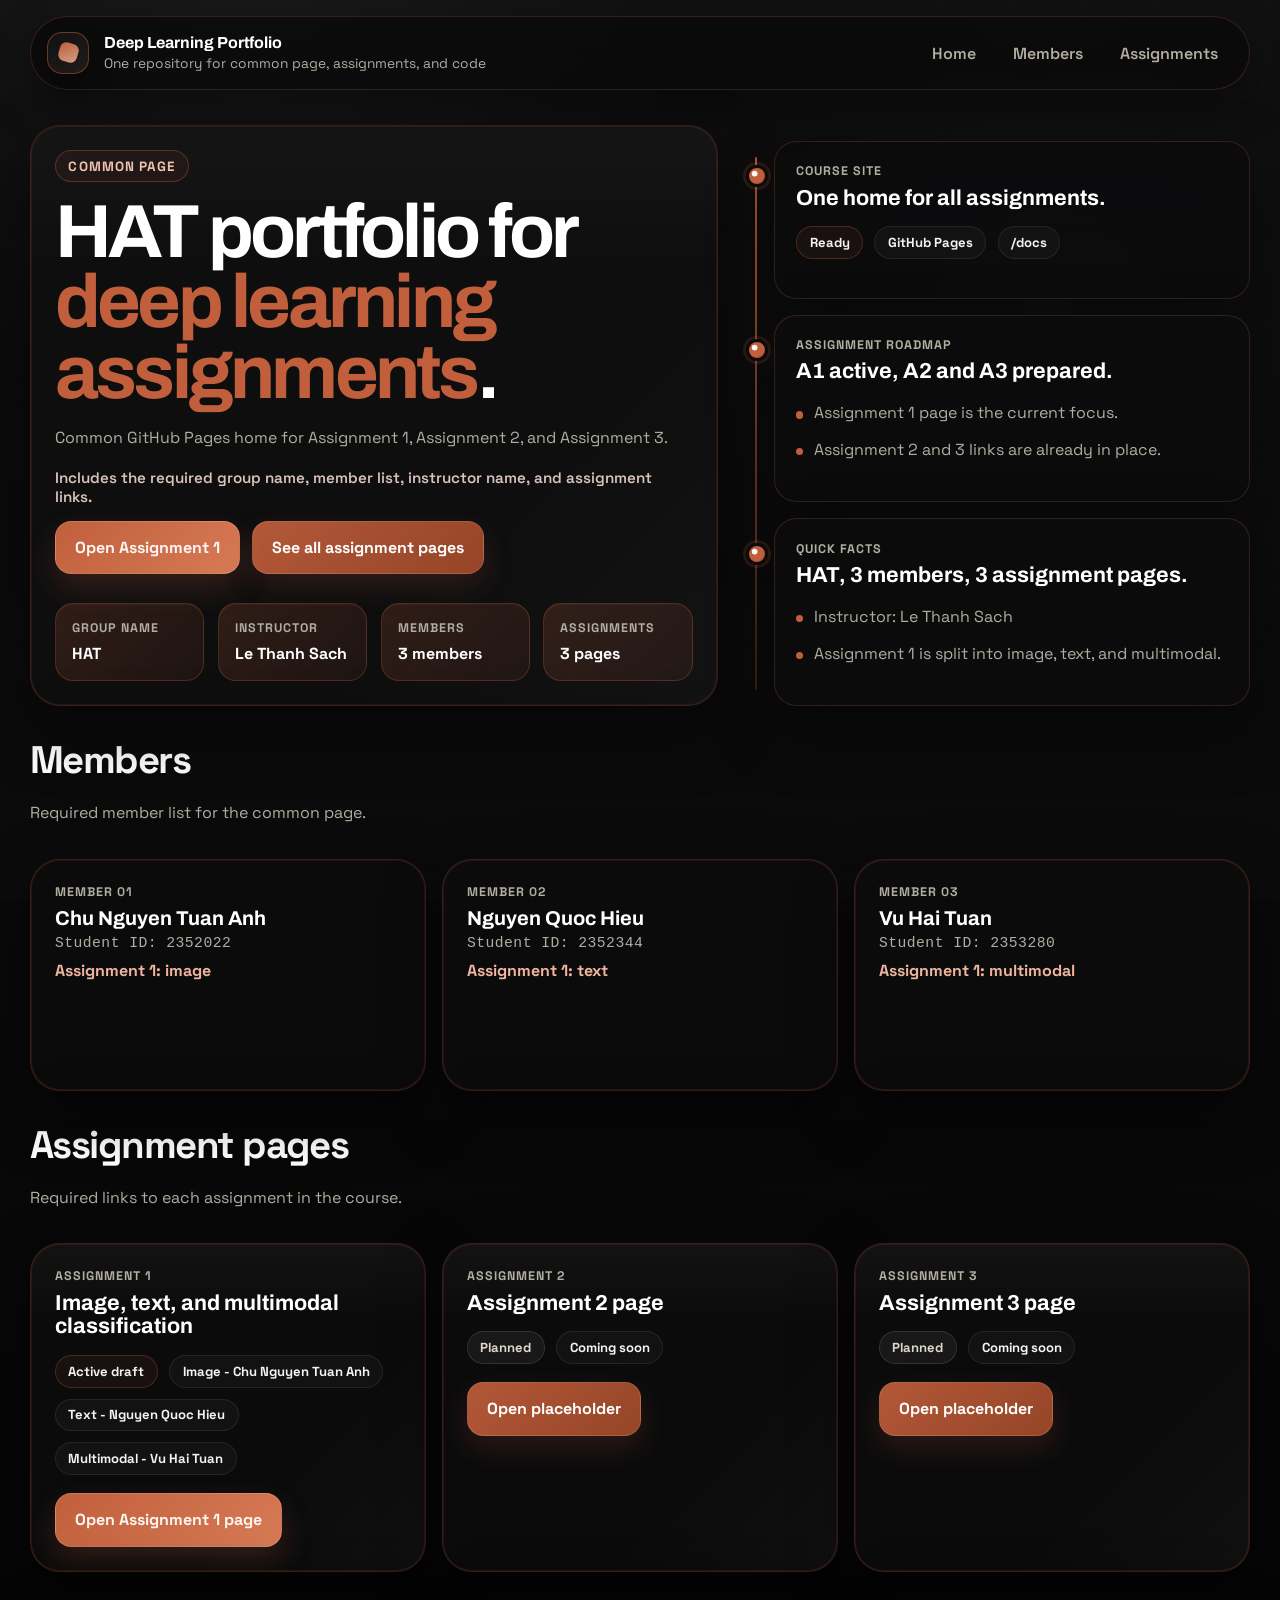
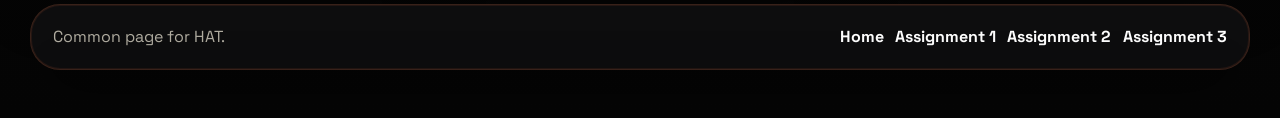
==== docs/index.html @ 2b0c9694 "Refine docs UI and fix page navigation" ====
<!doctype html>
<html lang="en">
  <head>
    <meta charset="utf-8">
    <meta name="viewport" content="width=device-width, initial-scale=1">
    <title>Deep Learning Portfolio | Common Page</title>
    <meta
      name="description"
      content="Common GitHub Pages home for Deep Learning and Its Applications assignments, reports, demos, and code."
    >
    <link rel="stylesheet" href="./assets/styles.css">
  </head>
  <body>
    <a class="skip-link" href="#main-content">Skip to content</a>

    <header class="topbar">
      <div class="shell topbar-inner">
        <a class="brand" href="./index.html" aria-label="Go to common page home">
          <span class="brand-mark" aria-hidden="true"></span>
          <span class="brand-copy">
            <p class="brand-label">Deep Learning Portfolio</p>
            <p class="brand-note">One repository for common page, assignments, and code</p>
          </span>
        </a>

        <nav class="topnav" aria-label="Primary">
          <a href="./index.html">Home</a>
          <a href="#members">Members</a>
          <a href="#assignments">Assignments</a>
        </nav>
      </div>
    </header>

    <main id="main-content">
      <section class="shell hero section">
        <article class="panel hero-card">
          <p class="eyebrow">Common Page</p>
          <h1>
            HAT portfolio for <span>deep learning assignments</span>.
          </h1>
          <p class="hero-subtitle">
            Common GitHub Pages home for Assignment 1, Assignment 2, and Assignment 3.
          </p>
          <p class="note-line">
            Includes the required group name, member list, instructor name, and assignment links.
          </p>

          <div class="button-row">
            <a class="button button-primary" href="./assignment-1/index.html">Open Assignment 1</a>
            <a class="button button-secondary" href="#assignments">See all assignment pages</a>
          </div>

          <div class="hero-meta">
            <div class="meta-item">
              <p class="meta-label">Group name</p>
              <p class="meta-value">HAT</p>
            </div>
            <div class="meta-item">
              <p class="meta-label">Instructor</p>
              <p class="meta-value">Le Thanh Sach</p>
            </div>
            <div class="meta-item">
              <p class="meta-label">Members</p>
              <p class="meta-value">3 members</p>
            </div>
            <div class="meta-item">
              <p class="meta-label">Assignments</p>
              <p class="meta-value">3 pages</p>
            </div>
          </div>
        </article>

        <aside class="hero-stage">
          <div class="stage-grid">
            <article class="stage-card stage-card-main">
              <p class="card-kicker">Course site</p>
              <h2 class="card-title">One home for all assignments.</h2>
              <div class="stack-list">
                <span class="status-pill">Ready</span>
                <span class="chip">GitHub Pages</span>
                <span class="chip">/docs</span>
              </div>
            </article>

            <article class="stage-card stage-card-secondary">
              <p class="card-kicker">Assignment roadmap</p>
              <h3 class="card-title">A1 active, A2 and A3 prepared.</h3>
              <ul class="mini-list">
                <li>Assignment 1 page is the current focus.</li>
                <li>Assignment 2 and 3 links are already in place.</li>
              </ul>
            </article>

            <article class="stage-card stage-card-tertiary">
              <p class="card-kicker">Quick facts</p>
              <h3 class="card-title">HAT, 3 members, 3 assignment pages.</h3>
              <ul class="mini-list">
                <li>Instructor: Le Thanh Sach</li>
                <li>Assignment 1 is split into image, text, and multimodal.</li>
              </ul>
            </article>
          </div>
        </aside>
      </section>

      <section id="members" class="shell section">
        <div class="section-head">
          <div>
            <h2 class="section-title">Members</h2>
            <p class="section-copy">Required member list for the common page.</p>
          </div>
        </div>

        <div class="member-grid">
          <article
            class="panel member-card"
            aria-label="Member card for Chu Nguyen Tuan Anh"
          >
            <p class="card-kicker">Member 01</p>
            <h3 class="member-name">Chu Nguyen Tuan Anh</h3>
            <p class="member-id">Student ID: 2352022</p>
            <p class="member-role">Assignment 1: image</p>
            <div class="member-hover-card">
              <p class="member-hover-label">GitHub profile</p>
              <p class="member-hover-handle">github.com/tanh1c</p>
              <a
                class="member-hover-link"
                href="https://github.com/tanh1c"
                target="_blank"
                rel="noreferrer"
              >
                Open GitHub profile
              </a>
            </div>
          </article>

          <article
            class="panel member-card"
            aria-label="Member card for Nguyen Quoc Hieu"
          >
            <p class="card-kicker">Member 02</p>
            <h3 class="member-name">Nguyen Quoc Hieu</h3>
            <p class="member-id">Student ID: 2352344</p>
            <p class="member-role">Assignment 1: text</p>
            <div class="member-hover-card">
              <p class="member-hover-label">GitHub profile</p>
              <p class="member-hover-handle">github.com/HatakekkSheeshh</p>
              <a
                class="member-hover-link"
                href="https://github.com/HatakekkSheeshh"
                target="_blank"
                rel="noreferrer"
              >
                Open GitHub profile
              </a>
            </div>
          </article>

          <article
            class="panel member-card"
            aria-label="Member card for Vu Hai Tuan"
          >
            <p class="card-kicker">Member 03</p>
            <h3 class="member-name">Vu Hai Tuan</h3>
            <p class="member-id">Student ID: 2353280</p>
            <p class="member-role">Assignment 1: multimodal</p>
            <div class="member-hover-card">
              <p class="member-hover-label">GitHub profile</p>
              <p class="member-hover-handle">github.com/Tuancoolboy</p>
              <a
                class="member-hover-link"
                href="https://github.com/Tuancoolboy"
                target="_blank"
                rel="noreferrer"
              >
                Open GitHub profile
              </a>
            </div>
          </article>
        </div>
      </section>

      <section id="assignments" class="shell section">
        <div class="section-head">
          <div>
            <h2 class="section-title">Assignment pages</h2>
            <p class="section-copy">Required links to each assignment in the course.</p>
          </div>
        </div>

        <div class="assignment-grid">
          <article class="panel assignment-card active">
            <p class="card-kicker">Assignment 1</p>
            <h3 class="card-title">Image, text, and multimodal classification</h3>
            <div class="assignment-meta">
              <span class="status-pill">Active draft</span>
              <span class="chip">Image - Chu Nguyen Tuan Anh</span>
              <span class="chip">Text - Nguyen Quoc Hieu</span>
              <span class="chip">Multimodal - Vu Hai Tuan</span>
            </div>
            <div class="assignment-links">
              <a class="button button-primary" href="./assignment-1/index.html">Open Assignment 1 page</a>
            </div>
          </article>

          <article class="panel assignment-card planned">
            <p class="card-kicker">Assignment 2</p>
            <h3 class="card-title">Assignment 2 page</h3>
            <div class="assignment-meta">
              <span class="status-pill planned">Planned</span>
              <span class="chip">Coming soon</span>
            </div>
            <div class="assignment-links">
              <a class="button button-secondary" href="./assignment-2/index.html">Open placeholder</a>
            </div>
          </article>

          <article class="panel assignment-card planned">
            <p class="card-kicker">Assignment 3</p>
            <h3 class="card-title">Assignment 3 page</h3>
            <div class="assignment-meta">
              <span class="status-pill planned">Planned</span>
              <span class="chip">Coming soon</span>
            </div>
            <div class="assignment-links">
              <a class="button button-secondary" href="./assignment-3/index.html">Open placeholder</a>
            </div>
          </article>
        </div>
      </section>

    </main>

    <footer class="shell footer">
      <div class="panel footer-card">
        <p>
          Common page for HAT.
        </p>
        <div class="footer-links">
          <a href="./index.html">Home</a>
          <a href="./assignment-1/index.html">Assignment 1</a>
          <a href="./assignment-2/index.html">Assignment 2</a>
          <a href="./assignment-3/index.html">Assignment 3</a>
        </div>
      </div>
    </footer>
  </body>
</html>
---- docs/assets/styles.css ----
@import url("https://fonts.googleapis.com/css2?family=Archivo:wght@500;600;700&family=Space+Grotesk:wght@400;500;700&display=swap");

:root {
  --bg: #080808;
  --bg-strong: #111111;
  --panel: rgba(15, 15, 16, 0.9);
  --panel-strong: rgba(12, 12, 13, 0.94);
  --panel-accent: linear-gradient(180deg, rgba(255, 255, 255, 0.02), rgba(255, 255, 255, 0));
  --text: #f4f3ee;
  --text-strong: #ffffff;
  --muted: #b1ada1;
  --line: rgba(193, 95, 60, 0.24);
  --line-strong: rgba(193, 95, 60, 0.48);
  --primary: #c15f3c;
  --primary-deep: #9f492a;
  --secondary: #b1ada1;
  --accent: #c15f3c;
  --accent-soft: rgba(193, 95, 60, 0.12);
  --success: #f4f3ee;
  --shadow-soft: 0 18px 44px rgba(0, 0, 0, 0.34);
  --shadow-box: 0 24px 64px rgba(0, 0, 0, 0.42);
  --shadow-box-hover: 0 30px 78px rgba(0, 0, 0, 0.5);
  --stage-padding-left: 2rem;
  --stage-dot-size: 1rem;
  --stage-chain-x: 0.88rem;
  --radius-xl: 30px;
  --radius-lg: 24px;
  --radius-md: 18px;
  --radius-sm: 14px;
  --max-width: 1220px;
}

* {
  box-sizing: border-box;
}

html {
  scroll-behavior: smooth;
}

body {
  margin: 0;
  font-family: "Space Grotesk", Arial, sans-serif;
  color: var(--text);
  background:
    radial-gradient(circle at 20% 0%, rgba(255, 255, 255, 0.035), transparent 22%),
    radial-gradient(circle at 82% 18%, rgba(255, 255, 255, 0.02), transparent 24%),
    linear-gradient(180deg, #0d0d0e 0%, #090909 48%, #050505 100%);
  min-height: 100vh;
  padding-top: 6rem;
}

body::before {
  content: "";
  position: fixed;
  inset: 0;
  background-image:
    linear-gradient(rgba(244, 243, 238, 0.025) 1px, transparent 1px),
    linear-gradient(90deg, rgba(244, 243, 238, 0.025) 1px, transparent 1px);
  background-size: 72px 72px;
  mask-image: linear-gradient(180deg, rgba(0, 0, 0, 0.3), transparent 88%);
  pointer-events: none;
  z-index: -2;
}

body::after {
  content: "";
  position: fixed;
  inset: 0;
  background: linear-gradient(180deg, rgba(255, 255, 255, 0.015), transparent 30%, rgba(255, 255, 255, 0.01));
  pointer-events: none;
  z-index: -1;
}

a {
  color: inherit;
  text-decoration: none;
}

button,
a {
  cursor: pointer;
}

img {
  max-width: 100%;
  display: block;
}

.skip-link {
  position: absolute;
  left: 1rem;
  top: -4rem;
  padding: 0.75rem 1rem;
  background: rgba(12, 10, 9, 0.96);
  border: 1px solid var(--line-strong);
  border-radius: 999px;
  z-index: 100;
}

.skip-link:focus {
  top: 1rem;
}

.shell {
  width: min(calc(100% - 2rem), var(--max-width));
  margin: 0 auto;
}

.topbar {
  position: fixed;
  inset: 1rem 0 auto;
  z-index: 50;
}

.topbar-inner {
  display: flex;
  align-items: center;
  justify-content: space-between;
  gap: 1rem;
  padding: 0.9rem 1rem;
  border: 1px solid var(--line);
  border-radius: 999px;
  background: rgba(10, 10, 10, 0.82);
  backdrop-filter: blur(18px);
  box-shadow: var(--shadow-soft);
  animation: slide-down 0.72s cubic-bezier(0.22, 1, 0.36, 1) both;
}

.brand {
  display: flex;
  align-items: center;
  gap: 0.9rem;
  min-width: 0;
}

.brand-mark {
  width: 2.65rem;
  height: 2.65rem;
  border-radius: 0.95rem;
  border: 1px solid var(--line-strong);
  background: linear-gradient(145deg, rgba(18, 18, 19, 0.98), rgba(32, 28, 26, 0.98));
  display: grid;
  place-items: center;
  box-shadow: 0 14px 28px rgba(0, 0, 0, 0.3);
}

.brand-mark::before {
  content: "";
  width: 1.2rem;
  height: 1.2rem;
  border-radius: 0.4rem;
  background: linear-gradient(145deg, rgba(193, 95, 60, 0.96), rgba(232, 176, 150, 0.9));
  transform: rotate(16deg);
}

.brand-copy {
  min-width: 0;
}

.brand-label {
  margin: 0;
  font-family: "Archivo", Arial, sans-serif;
  font-size: 1rem;
  font-weight: 700;
  color: var(--text-strong);
}

.brand-note {
  margin: 0.15rem 0 0;
  font-size: 0.86rem;
  color: var(--muted);
}

.topnav {
  display: flex;
  flex-wrap: wrap;
  gap: 0.4rem;
  justify-content: flex-end;
}

.topnav a {
  padding: 0.7rem 0.95rem;
  border-radius: 999px;
  color: var(--muted);
  font-weight: 600;
  transition: background-color 0.24s ease, color 0.24s ease, transform 0.24s ease;
}

.topnav a:hover,
.topnav a:focus-visible {
  color: var(--text-strong);
  background: rgba(193, 95, 60, 0.08);
  transform: translateY(-1px);
}

.section {
  margin-top: 1.8rem;
}

.hero {
  display: grid;
  grid-template-columns: minmax(0, 1.15fr) minmax(320px, 0.85fr);
  gap: 1.5rem;
  align-items: stretch;
}

.hero-single {
  grid-template-columns: 1fr;
}

.panel {
  position: relative;
  background: var(--panel);
  border: 1px solid var(--line);
  border-radius: var(--radius-xl);
  box-shadow: var(--shadow-box), inset 0 0 0 1px rgba(193, 95, 60, 0.12);
  overflow: hidden;
  transition: transform 0.28s ease, box-shadow 0.32s ease, border-color 0.28s ease;
}

.panel::after {
  content: "";
  position: absolute;
  inset: auto 1.5rem -1.25rem 1.5rem;
  height: 1.25rem;
  background: rgba(0, 0, 0, 0.26);
  filter: blur(20px);
  opacity: 0.9;
  pointer-events: none;
}

.panel:hover {
  transform: translate(-3px, -3px);
  box-shadow: var(--shadow-box-hover), inset 0 0 0 1px rgba(193, 95, 60, 0.2);
  border-color: var(--line-strong);
}

.hero-card,
.info-card,
.member-card,
.assignment-card,
.page-card,
.placeholder-card,
.publish-card,
.page-callout {
  padding: 1.5rem;
}

.hero-card {
  animation: fade-up 0.82s cubic-bezier(0.22, 1, 0.36, 1) 0.08s both;
}

.hero-stage {
  animation: fade-up 0.9s cubic-bezier(0.22, 1, 0.36, 1) 0.16s both;
}

.hero-card::before,
.info-card::before,
.assignment-card::before,
.page-card::before,
.placeholder-card::before {
  content: "";
  position: absolute;
  inset: 0;
  background:
    linear-gradient(180deg, rgba(255, 255, 255, 0.03), transparent 24%),
    linear-gradient(315deg, rgba(244, 243, 238, 0.025), transparent 34%);
  pointer-events: none;
}

.eyebrow {
  margin: 0 0 0.9rem;
  display: inline-flex;
  align-items: center;
  gap: 0.5rem;
  padding: 0.42rem 0.78rem;
  border-radius: 999px;
  border: 1px solid rgba(193, 95, 60, 0.34);
  background: rgba(193, 95, 60, 0.08);
  color: #f2c1ad;
  font-size: 0.84rem;
  font-weight: 700;
  text-transform: uppercase;
  letter-spacing: 0.08em;
}

.hero h1,
.page-hero h1 {
  margin: 0;
  font-family: "Archivo", Arial, sans-serif;
  font-size: clamp(2.3rem, 6vw, 4.7rem);
  line-height: 0.94;
  color: var(--text-strong);
  letter-spacing: -0.05em;
}

.hero h1 span,
.page-hero h1 span {
  color: var(--primary);
}

.hero-subtitle,
.page-subtitle,
.section-copy,
.card-copy,
.member-note,
.publish-copy {
  line-height: 1.68;
  color: var(--muted);
}

.note-line {
  margin-top: 1rem;
  color: #d9c4bb;
  font-size: 0.95rem;
  font-weight: 600;
}

.button-row,
.assignment-links,
.footer-links,
.stack-list,
.member-pill-list,
.assignment-meta {
  display: flex;
  flex-wrap: wrap;
  gap: 0.7rem;
}

.assignment-meta {
  margin-top: 1rem;
}

.assignment-links {
  margin-top: 1.15rem;
}

.stage-card .stack-list {
  margin-top: 1rem;
}

.button {
  display: inline-flex;
  align-items: center;
  justify-content: center;
  gap: 0.55rem;
  min-height: 3.15rem;
  padding: 0.95rem 1.2rem;
  border-radius: 1rem;
  font-weight: 700;
  transition: box-shadow 0.2s ease, background-color 0.2s ease, border-color 0.2s ease;
}

.button:hover,
.button:focus-visible {
  transform: none;
}

.button-primary {
  background: linear-gradient(135deg, var(--primary), #d67a55);
  border: 1px solid rgba(255, 235, 227, 0.14);
  color: #fff6f2;
  box-shadow: 0 14px 30px rgba(193, 95, 60, 0.22);
}

.button-secondary {
  background: linear-gradient(135deg, rgba(193, 95, 60, 0.92), rgba(159, 73, 42, 0.94));
  border: 1px solid rgba(255, 235, 227, 0.12);
  color: var(--text-strong);
  box-shadow: 0 12px 28px rgba(193, 95, 60, 0.18);
}

.button-primary:hover,
.button-primary:focus-visible,
.button-secondary:hover,
.button-secondary:focus-visible {
  border-color: rgba(255, 240, 233, 0.2);
  background: linear-gradient(135deg, #d06c46, #e0855f);
}

.hero-meta {
  margin-top: 1.8rem;
  display: grid;
  grid-template-columns: repeat(4, minmax(0, 1fr));
  gap: 0.85rem;
}

.meta-item {
  padding: 1rem;
  background: linear-gradient(135deg, rgba(193, 95, 60, 0.2), rgba(193, 95, 60, 0.09));
  border: 1px solid rgba(193, 95, 60, 0.28);
  border-radius: var(--radius-md);
  box-shadow: inset 0 1px 0 rgba(255, 255, 255, 0.03);
  transition: transform 0.24s ease, border-color 0.24s ease, background-color 0.24s ease;
}

.meta-label,
.card-kicker,
.publish-step {
  margin: 0;
  font-size: 0.78rem;
  font-weight: 700;
  text-transform: uppercase;
  letter-spacing: 0.08em;
  color: var(--muted);
}

.meta-value,
.card-title,
.member-name,
.publish-title,
.stage-card h2,
.stage-card h3 {
  color: var(--text-strong);
}

.meta-value {
  margin: 0.45rem 0 0;
  font-size: 1rem;
  font-weight: 700;
}

.hero-stage {
  position: relative;
  padding: 1rem 0 0;
}

.stage-grid {
  position: relative;
  display: grid;
  gap: 1rem;
  height: 100%;
  padding-left: var(--stage-padding-left);
}

.stage-grid::before {
  content: "";
  position: absolute;
  left: var(--stage-chain-x);
  top: 1rem;
  bottom: 1rem;
  width: 2px;
  background: linear-gradient(180deg, rgba(193, 95, 60, 0.88), rgba(193, 95, 60, 0.24));
  border-radius: 999px;
  transform-origin: top center;
  transform: translateX(-50%);
  animation: reveal-line 1s cubic-bezier(0.22, 1, 0.36, 1) 0.3s both;
}

.stage-card {
  position: relative;
  padding: 1.35rem;
  border-radius: 1.4rem;
  border: 1px solid var(--line);
  background: var(--panel-strong);
  box-shadow: var(--shadow-box);
  animation: fade-up 0.75s cubic-bezier(0.22, 1, 0.36, 1) both;
  transition: transform 0.28s ease, box-shadow 0.32s ease, border-color 0.28s ease, background-color 0.28s ease;
}

.stage-card::before {
  content: "";
  position: absolute;
  left: calc(var(--stage-chain-x) - var(--stage-padding-left));
  top: 1.45rem;
  width: var(--stage-dot-size);
  height: var(--stage-dot-size);
  border-radius: 999px;
  background: radial-gradient(circle at 35% 35%, #ffffff 0, #f4f3ee 18%, #c15f3c 22%, #c15f3c 62%, #7c3e27 100%);
  border: 3px solid rgba(10, 10, 10, 0.98);
  box-shadow: 0 0 0 3px rgba(193, 95, 60, 0.16);
  transform: translateX(-50%);
  animation: pop-in 0.56s cubic-bezier(0.34, 1.56, 0.64, 1) both;
}

.stage-card-main,
.stage-card-secondary,
.stage-card-tertiary {
  transform: none;
}

.stage-card-main {
  animation-delay: 0.22s;
}

.stage-card-main::before {
  animation-delay: 0.3s;
}

.stage-card-secondary {
  animation-delay: 0.34s;
}

.stage-card-secondary::before {
  animation-delay: 0.42s;
}

.stage-card-tertiary {
  animation-delay: 0.46s;
}

.stage-card-tertiary::before {
  animation-delay: 0.54s;
}

.status-pill,
.chip {
  display: inline-flex;
  align-items: center;
  gap: 0.45rem;
  padding: 0.42rem 0.78rem;
  border-radius: 999px;
  font-size: 0.82rem;
  font-weight: 700;
}

.status-pill {
  border: 1px solid rgba(193, 95, 60, 0.3);
  background: rgba(193, 95, 60, 0.08);
  color: var(--success);
}

.status-pill.planned {
  border: 1px solid rgba(177, 173, 161, 0.18);
  background: rgba(177, 173, 161, 0.08);
  color: #ded8ca;
}

.chip {
  border: 1px solid rgba(193, 95, 60, 0.18);
  background: rgba(255, 255, 255, 0.03);
  color: var(--text);
}

.mini-list,
.repo-list,
.placeholder-list,
.mono-list {
  margin: 1rem 0 0;
  padding: 0;
  list-style: none;
}

.mini-list li,
.repo-list li,
.placeholder-list li {
  position: relative;
  margin-top: 0.7rem;
  padding-left: 1.1rem;
  color: var(--muted);
  line-height: 1.6;
}

.mini-list li::before,
.repo-list li::before,
.placeholder-list li::before {
  content: "";
  position: absolute;
  left: 0;
  top: 0.7rem;
  width: 0.45rem;
  height: 0.45rem;
  border-radius: 999px;
  background: var(--accent);
}

.section-head {
  display: flex;
  align-items: end;
  justify-content: space-between;
  gap: 1rem;
  margin-bottom: 1rem;
}

.section-title {
  margin: 0;
  font-family: "Space Grotesk", Arial, sans-serif;
  font-size: clamp(1.6rem, 4vw, 2.4rem);
  color: var(--text-strong);
  letter-spacing: -0.04em;
}

.info-grid,
.member-grid,
.assignment-grid,
.page-grid,
.placeholder-grid,
.publish-grid {
  display: grid;
  gap: 1rem;
}

.info-card,
.member-card,
.assignment-card,
.page-card,
.placeholder-card,
.publish-card,
.page-callout,
.footer-card {
  animation: fade-up 0.78s cubic-bezier(0.22, 1, 0.36, 1) both;
}

.info-card:nth-child(1),
.member-card:nth-child(1),
.assignment-card:nth-child(1),
.placeholder-card:nth-child(1),
.publish-card:nth-child(1) {
  animation-delay: 0.12s;
}

.info-card:nth-child(2),
.member-card:nth-child(2),
.assignment-card:nth-child(2),
.placeholder-card:nth-child(2),
.publish-card:nth-child(2) {
  animation-delay: 0.2s;
}

.info-card:nth-child(3),
.member-card:nth-child(3),
.assignment-card:nth-child(3) {
  animation-delay: 0.28s;
}

.info-card:nth-child(4) {
  animation-delay: 0.36s;
}

.info-grid {
  grid-template-columns: repeat(4, minmax(0, 1fr));
}

.member-grid {
  grid-template-columns: repeat(3, minmax(0, 1fr));
}

.assignment-grid {
  grid-template-columns: repeat(3, minmax(0, 1fr));
}

.page-grid {
  grid-template-columns: 1.2fr 0.8fr;
}

.placeholder-grid,
.publish-grid {
  grid-template-columns: repeat(2, minmax(0, 1fr));
}

.card-title,
.member-name,
.publish-title {
  margin: 0.45rem 0 0;
  font-family: "Archivo", Arial, sans-serif;
}

.card-title {
  font-size: 1.35rem;
  line-height: 1.1;
}

.member-name {
  font-size: 1.25rem;
}

.member-card {
  display: block;
  min-height: 14.5rem;
  isolation: isolate;
  overflow: visible;
  background: var(--panel-strong);
}

.member-id {
  margin: 0.4rem 0 0;
  color: var(--muted);
  font-family: ui-monospace, SFMono-Regular, Menlo, Consolas, monospace;
  font-size: 0.92rem;
  letter-spacing: 0.03em;
}

.member-role {
  margin: 0.55rem 0 0;
  color: #efb59e;
  font-weight: 700;
}

.member-hover-card {
  position: absolute;
  top: 50%;
  left: calc(100% - 0.35rem);
  width: min(18rem, calc(100vw - 4rem));
  padding: 1rem 1.05rem;
  border-radius: 1rem;
  border: 1px solid rgba(193, 95, 60, 0.42);
  background:
    linear-gradient(180deg, rgba(22, 22, 24, 0.98), rgba(10, 10, 10, 0.98));
  box-shadow: 0 28px 62px rgba(0, 0, 0, 0.44);
  opacity: 0;
  visibility: hidden;
  transform: translate(16px, -50%);
  transition: opacity 0.26s ease, transform 0.26s ease, border-color 0.26s ease, box-shadow 0.26s ease;
  pointer-events: none;
  z-index: 8;
}

.member-hover-card::before {
  content: "";
  position: absolute;
  top: 50%;
  left: -0.52rem;
  width: 1rem;
  height: 1rem;
  border-radius: 0.18rem;
  background: rgba(18, 18, 18, 0.98);
  transform: translateY(-50%) rotate(45deg);
  border-left: 1px solid rgba(193, 95, 60, 0.32);
  border-bottom: 1px solid rgba(193, 95, 60, 0.32);
}

.member-card:hover .member-hover-card,
.member-hover-card:hover,
.member-hover-card:focus-within {
  opacity: 1;
  visibility: visible;
  transform: translate(0, -50%);
  pointer-events: auto;
}

.member-card:hover {
  z-index: 10;
}

.member-card:nth-child(3) .member-hover-card {
  left: auto;
  right: calc(100% - 0.35rem);
  transform: translate(-16px, -50%);
}

.member-card:nth-child(3) .member-hover-card::before {
  left: auto;
  right: -0.52rem;
  border-left: none;
  border-bottom: none;
  border-right: 1px solid rgba(255, 255, 255, 0.12);
  border-top: 1px solid rgba(255, 255, 255, 0.12);
}

.member-card:nth-child(3):hover .member-hover-card,
.member-card:nth-child(3) .member-hover-card:hover,
.member-card:nth-child(3) .member-hover-card:focus-within {
  transform: translate(0, -50%);
}

.member-hover-label,
.member-hover-handle,
.member-hover-link {
  margin: 0;
}

.member-hover-label {
  font-size: 0.74rem;
  font-weight: 700;
  letter-spacing: 0.08em;
  text-transform: uppercase;
  color: rgba(255, 240, 235, 0.84);
}

.member-hover-handle {
  margin-top: 0.45rem;
  color: #ffffff;
  font-family: ui-monospace, SFMono-Regular, Menlo, Consolas, monospace;
  font-size: 0.95rem;
  line-height: 1.5;
}

.member-hover-link {
  margin-top: 0.7rem;
  display: inline-flex;
  align-items: center;
  justify-content: center;
  min-height: 2.55rem;
  padding: 0.7rem 0.95rem;
  border-radius: 0.85rem;
  border: 1px solid rgba(255, 235, 227, 0.14);
  background: linear-gradient(135deg, rgba(193, 95, 60, 0.96), rgba(159, 73, 42, 0.96));
  color: #fff1e9;
  font-size: 0.86rem;
  font-weight: 700;
  transition: background-color 0.22s ease, border-color 0.22s ease, transform 0.22s ease;
}

.member-hover-link:hover,
.member-hover-link:focus-visible {
  background: linear-gradient(135deg, #d06c46, #e0855f);
  border-color: rgba(255, 240, 233, 0.2);
  transform: translateY(-1px);
}

.assignment-card.active {
  background: var(--panel-strong);
}

.assignment-card.planned {
  background: var(--panel-strong);
}

.repo-card {
  background: var(--panel-strong);
}

.mono-list li {
  margin-top: 0.7rem;
  padding: 0.95rem 1rem;
  border-radius: 1rem;
  background: linear-gradient(135deg, rgba(193, 95, 60, 0.18), rgba(193, 95, 60, 0.08));
  border: 1px solid rgba(193, 95, 60, 0.28);
  box-shadow: inset 0 1px 0 rgba(255, 255, 255, 0.03);
  font-family: ui-monospace, SFMono-Regular, Menlo, Consolas, monospace;
  font-size: 0.92rem;
  color: var(--text-strong);
}

.page-hero {
  display: grid;
  grid-template-columns: minmax(0, 1.1fr) minmax(280px, 0.9fr);
  gap: 1.2rem;
}

.deliverable-grid,
.track-grid,
.kpi-grid,
.report-grid,
.figure-grid {
  display: grid;
  gap: 1rem;
}

.deliverable-grid {
  grid-template-columns: repeat(4, minmax(0, 1fr));
}

.track-grid {
  grid-template-columns: repeat(3, minmax(0, 1fr));
}

.kpi-grid {
  grid-template-columns: repeat(4, minmax(0, 1fr));
}

.report-grid {
  grid-template-columns: repeat(2, minmax(0, 1fr));
}

.report-grid-wide {
  grid-template-columns: 1.1fr 0.9fr;
}

.figure-grid {
  grid-template-columns: repeat(2, minmax(0, 1fr));
}

.deliverable-card,
.track-card,
.kpi-card,
.report-card,
.figure-card {
  padding: 1.35rem;
}

.deliverable-note,
.track-copy,
.figure-caption,
.kpi-note {
  color: var(--muted);
  line-height: 1.65;
}

.report-nav,
.chip-cloud {
  display: flex;
  flex-wrap: wrap;
  gap: 0.7rem;
}

.report-nav {
  margin-bottom: 1rem;
}

.report-nav a {
  display: inline-flex;
  align-items: center;
  justify-content: center;
  min-height: 2.7rem;
  padding: 0.7rem 0.95rem;
  border-radius: 999px;
  border: 1px solid rgba(255, 235, 227, 0.12);
  background: linear-gradient(135deg, rgba(193, 95, 60, 0.92), rgba(159, 73, 42, 0.94));
  color: var(--text-strong);
  font-weight: 700;
  transition: background-color 0.22s ease, border-color 0.22s ease, transform 0.22s ease;
}

.report-nav a:hover,
.report-nav a:focus-visible {
  background: linear-gradient(135deg, #d06c46, #e0855f);
  border-color: rgba(255, 240, 233, 0.2);
  transform: translateY(-1px);
}

.kpi-label {
  margin: 0;
  font-size: 0.76rem;
  font-weight: 700;
  letter-spacing: 0.08em;
  text-transform: uppercase;
  color: var(--muted);
}

.kpi-value {
  margin: 0.55rem 0 0;
  font-family: "Archivo", Arial, sans-serif;
  font-size: clamp(1.4rem, 4vw, 2.2rem);
  line-height: 1;
  color: var(--text-strong);
}

.kpi-note {
  margin: 0.65rem 0 0;
}

.track-card-pending {
  border-style: dashed;
}

.compare-table-wrap {
  margin-top: 1rem;
  overflow-x: auto;
}

.compare-table {
  width: 100%;
  min-width: 760px;
  border-collapse: collapse;
}

.compare-table th,
.compare-table td {
  padding: 0.9rem 1rem;
  border-bottom: 1px solid var(--line);
  text-align: left;
  vertical-align: top;
}

.compare-table th {
  color: var(--text-strong);
  font-family: "Archivo", Arial, sans-serif;
  font-size: 0.92rem;
}

.compare-table td {
  color: var(--muted);
  line-height: 1.55;
}

.compare-table tbody tr:last-child td {
  border-bottom: none;
}

.figure-frame {
  overflow: hidden;
  border-radius: 1rem;
  border: 1px solid var(--line);
  background: rgba(12, 12, 12, 0.82);
}

.figure-frame img {
  width: 100%;
  height: auto;
}

.figure-caption {
  margin: 0.9rem 0 0;
}

.footer {
  margin: 2rem auto 3rem;
}

.footer-card {
  display: flex;
  flex-wrap: wrap;
  align-items: center;
  justify-content: space-between;
  gap: 1rem;
  padding: 1.2rem 1.4rem;
  color: var(--muted);
}

.footer-card p {
  margin: 0;
  line-height: 1.6;
}

.footer-links a {
  font-weight: 700;
  color: var(--text-strong);
}

.footer-links a:hover,
.footer-links a:focus-visible,
.text-link:hover,
.text-link:focus-visible {
  color: var(--accent);
}

.text-link {
  font-weight: 700;
  color: #efb59e;
}

:focus-visible {
  outline: 3px solid rgba(193, 95, 60, 0.35);
  outline-offset: 3px;
}

@keyframes slide-down {
  from {
    opacity: 0;
    transform: translateY(-18px);
  }

  to {
    opacity: 1;
    transform: translateY(0);
  }
}

@keyframes fade-up {
  from {
    opacity: 0;
    transform: translateY(18px);
  }

  to {
    opacity: 1;
    transform: translateY(0);
  }
}

@keyframes reveal-line {
  from {
    opacity: 0;
    transform: translateX(-50%) scaleY(0);
  }

  to {
    opacity: 1;
    transform: translateX(-50%) scaleY(1);
  }
}

@keyframes pop-in {
  from {
    opacity: 0;
    transform: translateX(-50%) scale(0.7);
  }

  to {
    opacity: 1;
    transform: translateX(-50%) scale(1);
  }
}

@media (max-width: 1100px) {
  .hero,
  .page-hero,
  .page-grid {
    grid-template-columns: 1fr;
  }

  .info-grid,
  .member-grid,
  .assignment-grid,
  .deliverable-grid,
  .track-grid,
  .kpi-grid,
  .report-grid,
  .figure-grid,
  .placeholder-grid,
  .publish-grid,
  .hero-meta {
    grid-template-columns: repeat(2, minmax(0, 1fr));
  }

  .report-grid-wide {
    grid-template-columns: 1fr;
  }

  .member-hover-card,
  .member-card:nth-child(3) .member-hover-card {
    top: calc(100% - 0.25rem);
    left: 1rem;
    right: 1rem;
    width: auto;
    transform: translateY(12px);
  }

  .member-hover-card::before,
  .member-card:nth-child(3) .member-hover-card::before {
    top: -0.52rem;
    left: 1.25rem;
    right: auto;
    transform: rotate(45deg);
    border-right: none;
    border-top: none;
    border-left: 1px solid rgba(255, 255, 255, 0.12);
    border-bottom: 1px solid rgba(255, 255, 255, 0.12);
  }

  .member-card:hover .member-hover-card,
  .member-hover-card:hover,
  .member-hover-card:focus-within,
  .member-card:nth-child(3):hover .member-hover-card,
  .member-card:nth-child(3) .member-hover-card:hover,
  .member-card:nth-child(3) .member-hover-card:focus-within {
    transform: translateY(0);
  }
}

@media (max-width: 760px) {
  :root {
    --stage-padding-left: 1.6rem;
    --stage-chain-x: 0.72rem;
  }

  body {
    padding-top: 7rem;
  }

  .topbar {
    inset: 0.75rem 0 auto;
  }

  .topbar-inner {
    border-radius: 1.45rem;
    align-items: flex-start;
    flex-direction: column;
  }

  .topnav {
    width: 100%;
    justify-content: flex-start;
  }

  .hero-card,
  .info-card,
  .member-card,
  .assignment-card,
  .page-card,
  .placeholder-card,
  .publish-card,
  .page-callout {
    padding: 1.3rem;
  }

  .hero-meta,
  .info-grid,
  .member-grid,
  .assignment-grid,
  .deliverable-grid,
  .track-grid,
  .kpi-grid,
  .report-grid,
  .figure-grid,
  .placeholder-grid,
  .publish-grid {
    grid-template-columns: 1fr;
  }

  .report-nav a {
    width: 100%;
  }

  .stage-card-main,
  .stage-card-secondary,
  .stage-card-tertiary {
    transform: none;
  }

  .button,
  .button-row .button {
    width: 100%;
  }
}

@media (prefers-reduced-motion: reduce) {
  html {
    scroll-behavior: auto;
  }

  *,
  *::before,
  *::after {
    animation: none !important;
    transition: none !important;
  }
}
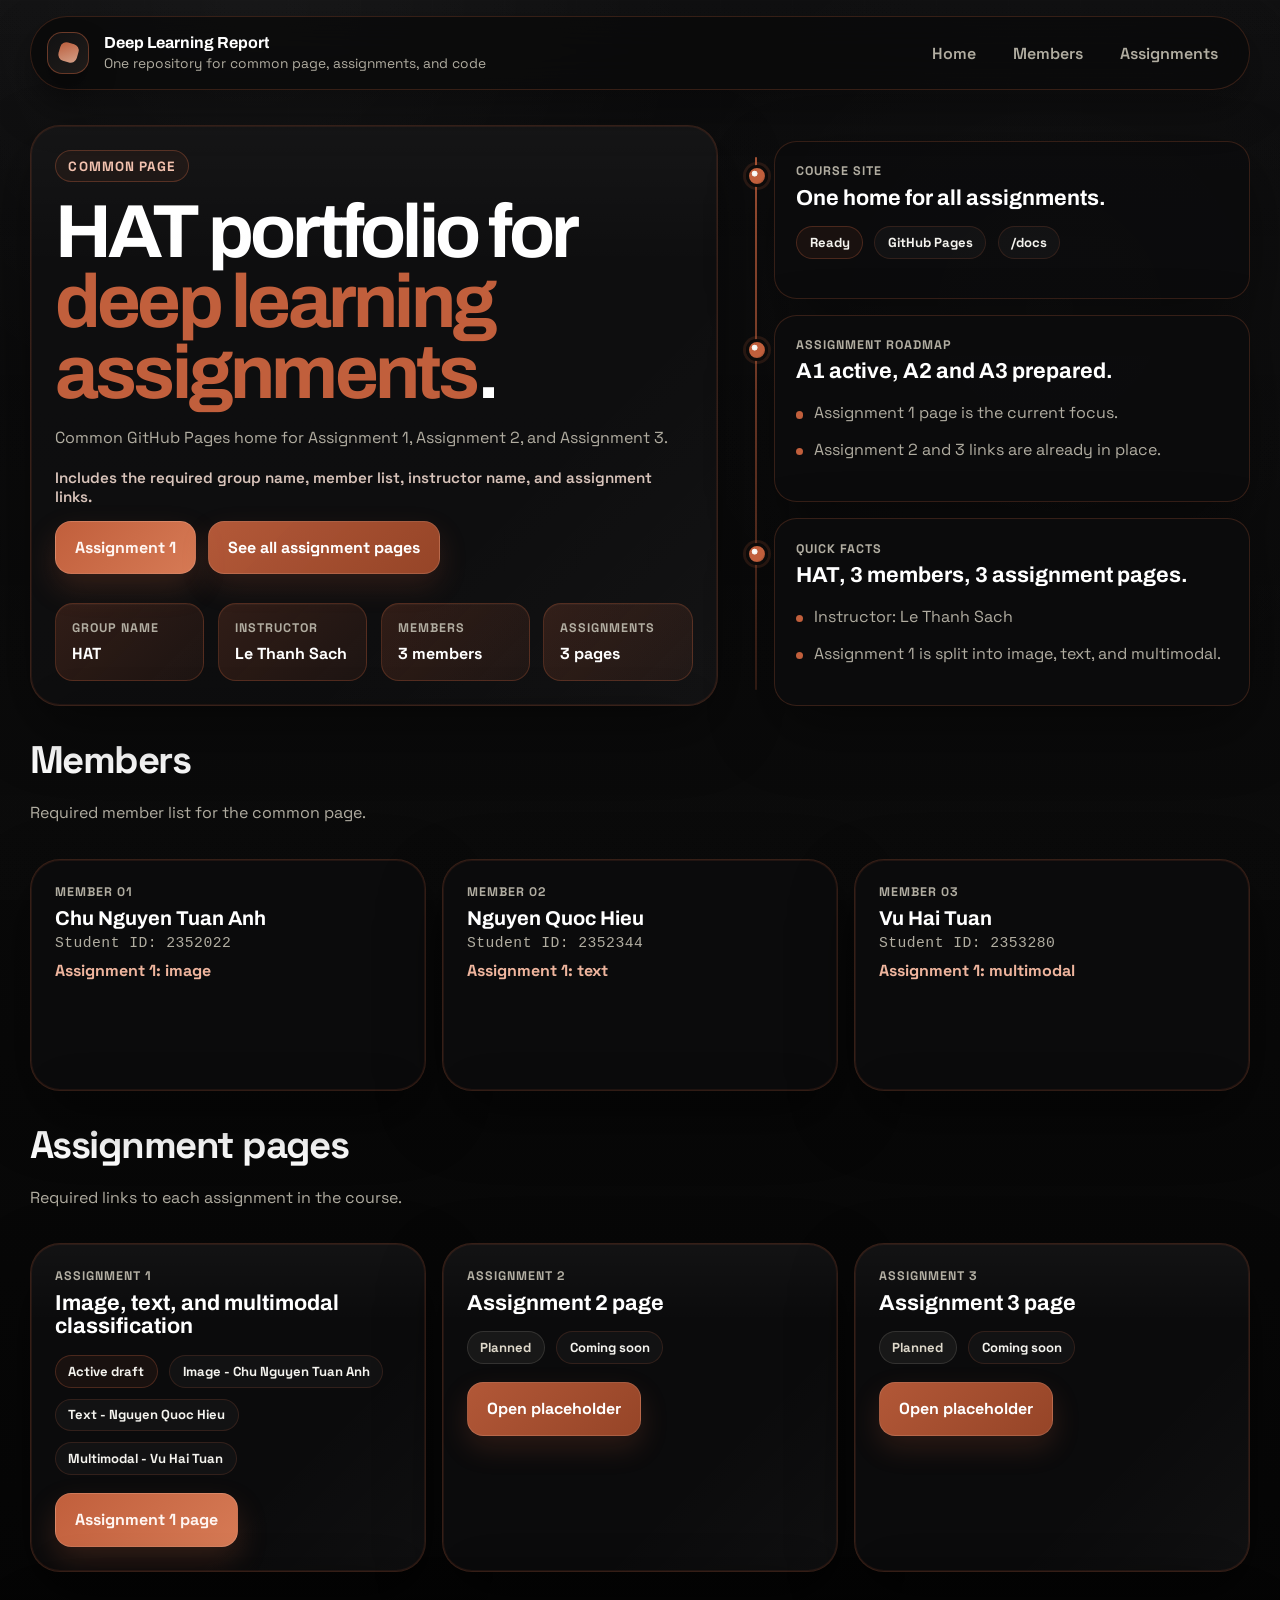
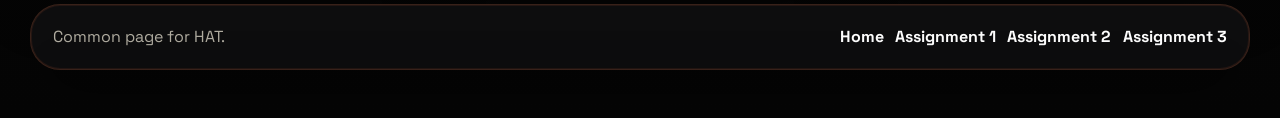
==== commit 437c6493: "fix meaning" ====
--- a/docs/index.html
+++ b/docs/index.html
@@ -3,7 +3,7 @@
   <head>
     <meta charset="utf-8">
     <meta name="viewport" content="width=device-width, initial-scale=1">
-    <title>Deep Learning Portfolio | Common Page</title>
+    <title>Deep Learning Report | Common Page</title>
     <meta
       name="description"
       content="Common GitHub Pages home for Deep Learning and Its Applications assignments, reports, demos, and code."
@@ -18,7 +18,7 @@
         <a class="brand" href="./index.html" aria-label="Go to common page home">
           <span class="brand-mark" aria-hidden="true"></span>
           <span class="brand-copy">
-            <p class="brand-label">Deep Learning Portfolio</p>
+            <p class="brand-label">Deep Learning Report</p>
             <p class="brand-note">One repository for common page, assignments, and code</p>
           </span>
         </a>
@@ -46,7 +46,7 @@
           </p>
 
           <div class="button-row">
-            <a class="button button-primary" href="./assignment-1/index.html">Open Assignment 1</a>
+            <a class="button button-primary" href="./assignment-1/index.html">Assignment 1</a>
             <a class="button button-secondary" href="#assignments">See all assignment pages</a>
           </div>
 
@@ -199,7 +199,7 @@
               <span class="chip">Multimodal - Vu Hai Tuan</span>
             </div>
             <div class="assignment-links">
-              <a class="button button-primary" href="./assignment-1/index.html">Open Assignment 1 page</a>
+              <a class="button button-primary" href="./assignment-1/index.html">Assignment 1 page</a>
             </div>
           </article>
 
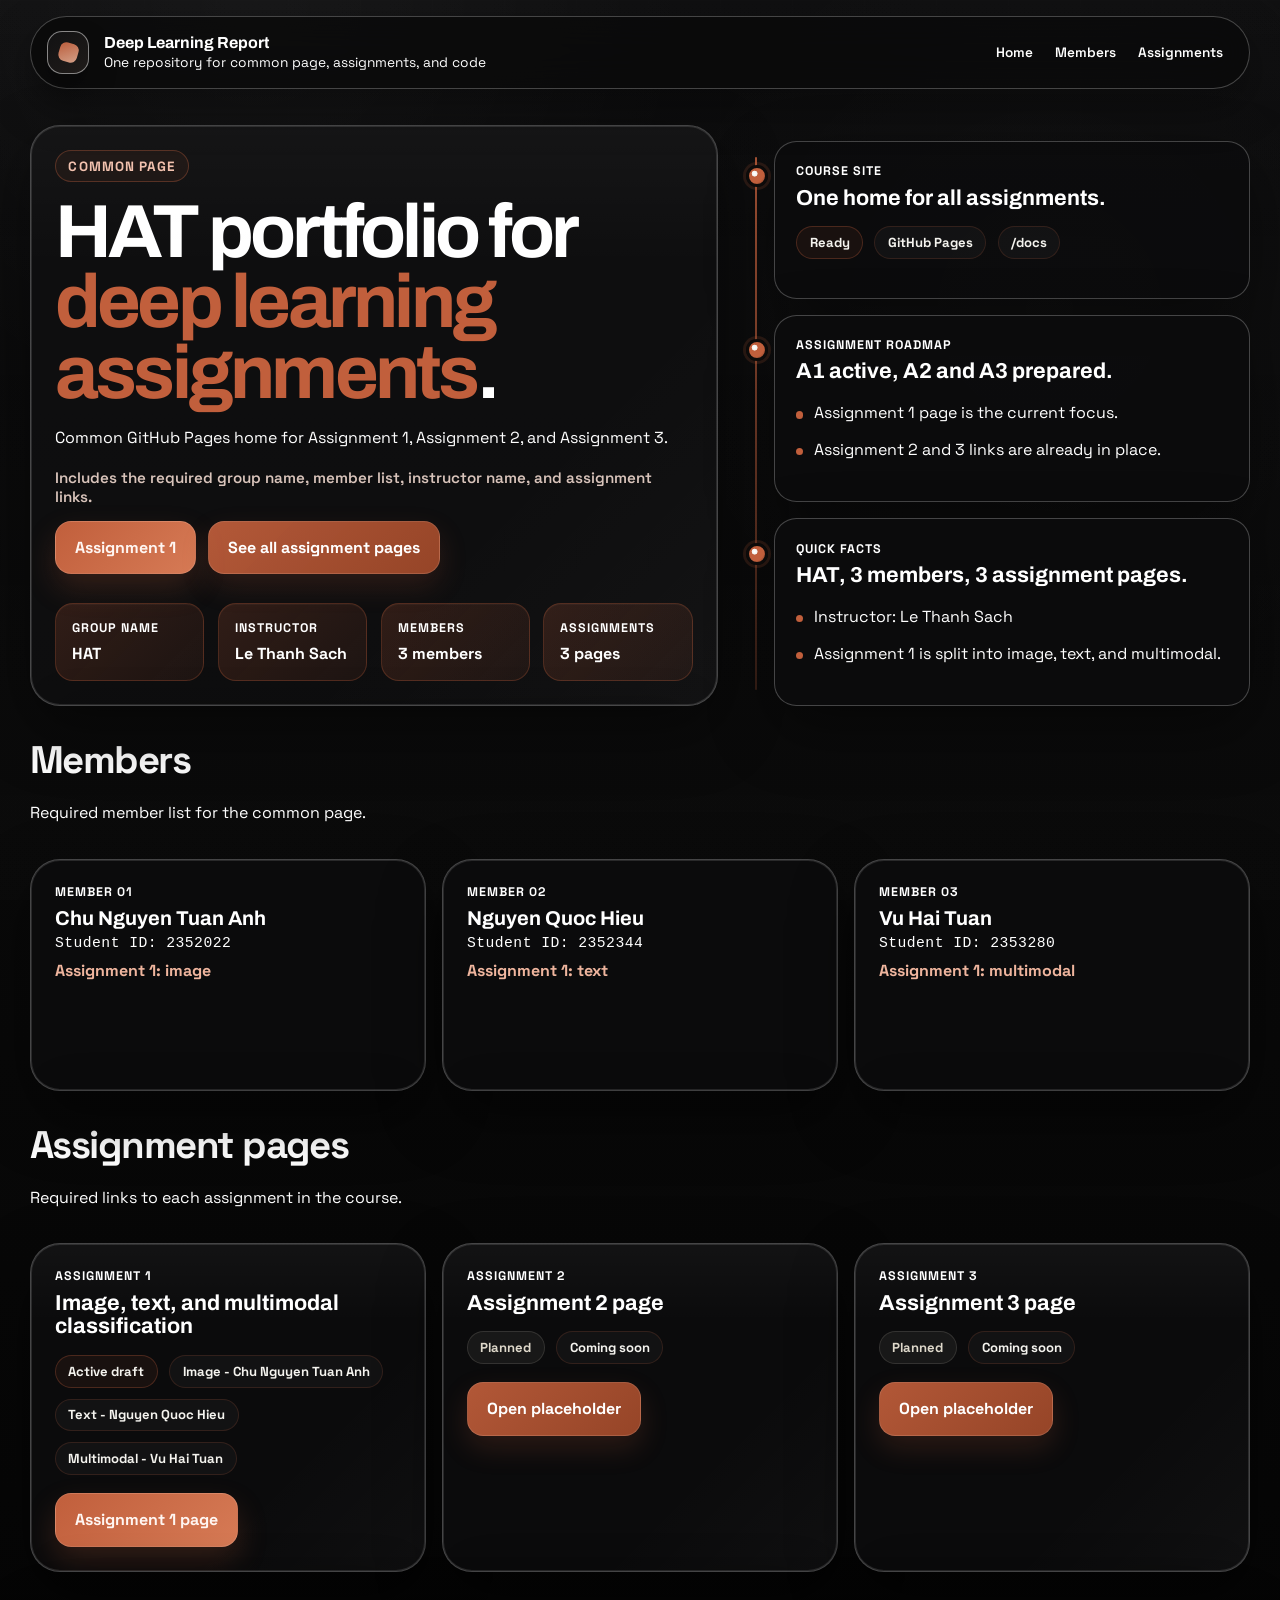
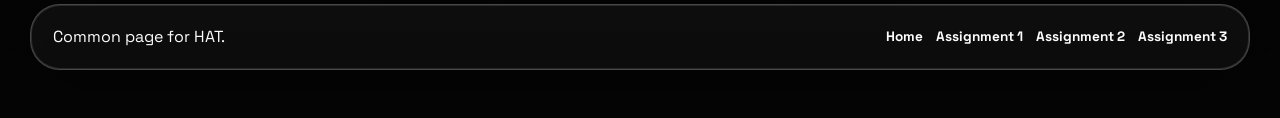
==== commit 496c3110: "Split Assignment 1 pages and refine docs navigation" ====
--- a/docs/index.html
+++ b/docs/index.html
@@ -245,4 +245,4 @@
       </div>
     </footer>
   </body>
-</html>
+</html>
--- a/docs/assets/styles.css
+++ b/docs/assets/styles.css
@@ -8,9 +8,9 @@
   --panel-accent: linear-gradient(180deg, rgba(255, 255, 255, 0.02), rgba(255, 255, 255, 0));
   --text: #f4f3ee;
   --text-strong: #ffffff;
-  --muted: #b1ada1;
-  --line: rgba(193, 95, 60, 0.24);
-  --line-strong: rgba(193, 95, 60, 0.48);
+  --muted: white;
+  --line: rgba(255, 255, 255, 0.24);
+  --line-strong: rgba(255, 255, 255, 0.48);
   --primary: #c15f3c;
   --primary-deep: #9f492a;
   --secondary: #b1ada1;
@@ -175,12 +175,14 @@
 .topnav {
   display: flex;
   flex-wrap: wrap;
-  gap: 0.4rem;
+  gap: 0.2rem;
   justify-content: flex-end;
 }
 
 .topnav a {
-  padding: 0.7rem 0.95rem;
+  padding: 0.5rem 0.6rem;
+  font-size: 0.85rem;
+  white-space: nowrap;
   border-radius: 999px;
   color: var(--muted);
   font-weight: 600;
@@ -194,8 +196,171 @@
   transform: translateY(-1px);
 }
 
+.topnav-strong a {
+  border: 1px solid rgba(193, 95, 60, 0.22);
+  background: rgba(193, 95, 60, 0.08);
+  color: var(--text-strong);
+  box-shadow: inset 0 1px 0 rgba(255, 255, 255, 0.02);
+}
+
+.topnav-strong a:hover,
+.topnav-strong a:focus-visible {
+  background: linear-gradient(135deg, rgba(193, 95, 60, 0.92), rgba(159, 73, 42, 0.94));
+  border-color: rgba(255, 235, 227, 0.16);
+  color: #ffffff;
+}
+
+.assignment-layout {
+  position: relative;
+}
+
+.assignment-flow {
+  min-width: 0;
+}
+
+.assignment-overview-page .topbar {
+  transition: opacity 0.36s ease, transform 0.44s cubic-bezier(0.22, 1, 0.36, 1);
+}
+
+.assignment-overview-page.nav-docked .topbar {
+  opacity: 0;
+  pointer-events: none;
+  transform: translateY(-1.4rem);
+}
+
+.side-rail-nav {
+  position: fixed;
+  left: 1.15rem;
+  top: 50%;
+  display: flex;
+  flex-direction: column;
+  gap: 0.4rem;
+  width: 4.45rem;
+  padding: 0.78rem 0.55rem;
+  border: 1px solid rgba(193, 95, 60, 0.16);
+  border-radius: 2.15rem;
+  background: rgba(12, 10, 9, 0.88);
+  box-shadow: 0 22px 48px rgba(0, 0, 0, 0.32);
+  opacity: 0;
+  transform: translate(-0.9rem, -50%);
+  pointer-events: none;
+  z-index: 48;
+  overflow: hidden;
+  transition: width 0.5s cubic-bezier(0.16, 1, 0.3, 1), opacity 0.36s ease, transform 0.52s cubic-bezier(0.16, 1, 0.3, 1), border-color 0.34s ease, box-shadow 0.38s ease;
+}
+
+.assignment-overview-page.nav-docked .side-rail-nav {
+  opacity: 1;
+  transform: translate(0, -50%);
+  pointer-events: auto;
+}
+
+.side-rail-nav:hover,
+.side-rail-nav:focus-within {
+  width: 13.8rem;
+  border-color: rgba(193, 95, 60, 0.22);
+  box-shadow: 0 26px 58px rgba(0, 0, 0, 0.38);
+}
+
+.side-rail-kicker,
+.side-rail-divider {
+  display: none;
+}
+
+.side-rail-link {
+  display: flex;
+  align-items: center;
+  justify-content: center;
+  gap: 0;
+  min-height: 3.35rem;
+  padding: 0.72rem;
+  border: 1px solid transparent;
+  border-radius: 999px;
+  color: rgba(244, 243, 238, 0.74);
+  font-size: 0.84rem;
+  font-weight: 700;
+  line-height: 1.15;
+  white-space: nowrap;
+  transition: background-color 0.3s ease, border-color 0.3s ease, color 0.3s ease, transform 0.34s cubic-bezier(0.16, 1, 0.3, 1);
+}
+
+.side-rail-nav:hover .side-rail-link,
+.side-rail-nav:focus-within .side-rail-link {
+  justify-content: flex-start;
+  gap: 0.95rem;
+}
+
+.side-rail-link:hover,
+.side-rail-link:focus-visible,
+.side-rail-link.is-active {
+  background: rgba(255, 255, 255, 0.05);
+  border-color: rgba(193, 95, 60, 0.22);
+  color: var(--text-strong);
+  transform: translateX(0.12rem);
+}
+
+.side-rail-link.is-active {
+  background: linear-gradient(135deg, rgba(255, 255, 255, 0.08), rgba(255, 255, 255, 0.04));
+}
+
+.side-rail-icon {
+  display: inline-flex;
+  align-items: center;
+  justify-content: center;
+  flex: 0 0 auto;
+  width: 2.32rem;
+  height: 2.32rem;
+  border: 1px solid rgba(244, 243, 238, 0.12);
+  border-radius: 999px;
+  background: rgba(255, 255, 255, 0.03);
+  box-shadow: inset 0 1px 0 rgba(255, 255, 255, 0.03);
+  color: rgba(244, 243, 238, 0.88);
+  transition: color 0.3s ease, transform 0.34s cubic-bezier(0.16, 1, 0.3, 1), border-color 0.3s ease, background-color 0.3s ease, box-shadow 0.34s ease;
+}
+
+.side-rail-icon svg {
+  width: 1.2rem;
+  height: 1.2rem;
+}
+
+.side-rail-label {
+  overflow: hidden;
+  max-width: 0;
+  opacity: 0;
+  transform: translateX(-0.4rem);
+  color: rgba(244, 243, 238, 0.84);
+  transition: max-width 0.42s cubic-bezier(0.16, 1, 0.3, 1), opacity 0.28s ease, transform 0.34s cubic-bezier(0.16, 1, 0.3, 1);
+}
+
+.side-rail-nav:hover .side-rail-label,
+.side-rail-nav:focus-within .side-rail-label {
+  max-width: 8rem;
+  opacity: 1;
+  transform: translateX(0);
+  transition-delay: 0.04s;
+}
+
+.side-rail-link:hover .side-rail-icon,
+.side-rail-link:focus-visible .side-rail-icon,
+.side-rail-link.is-active .side-rail-icon {
+  color: #ffffff;
+  border-color: rgba(193, 95, 60, 0.22);
+  background: rgba(193, 95, 60, 0.12);
+  box-shadow: 0 0 0 0.22rem rgba(193, 95, 60, 0.08);
+  transform: scale(1.05);
+}
+
+.side-rail-link-home,
+.side-rail-link-track {
+  color: rgba(244, 243, 238, 0.9);
+}
+
 .section {
   margin-top: 1.8rem;
+}
+
+#deliverables {
+  scroll-margin-top: -0.75rem;
 }
 
 .hero {
@@ -214,7 +379,7 @@
   background: var(--panel);
   border: 1px solid var(--line);
   border-radius: var(--radius-xl);
-  box-shadow: var(--shadow-box), inset 0 0 0 1px rgba(193, 95, 60, 0.12);
+  box-shadow: var(--shadow-box), inset 0 0 0 1px rgba(255, 255, 255, 0.12);
   overflow: hidden;
   transition: transform 0.28s ease, box-shadow 0.32s ease, border-color 0.28s ease;
 }
@@ -232,7 +397,7 @@
 
 .panel:hover {
   transform: translate(-3px, -3px);
-  box-shadow: var(--shadow-box-hover), inset 0 0 0 1px rgba(193, 95, 60, 0.2);
+  box-shadow: var(--shadow-box-hover), inset 0 0 0 1px rgba(255, 255, 255, 0.2);
   border-color: var(--line-strong);
 }
 
@@ -307,7 +472,7 @@
 .member-note,
 .publish-copy {
   line-height: 1.68;
-  color: var(--muted);
+  color: white;
 }
 
 .note-line {
@@ -542,13 +707,14 @@
   list-style: none;
 }
 
+
 .mini-list li,
 .repo-list li,
 .placeholder-list li {
   position: relative;
   margin-top: 0.7rem;
   padding-left: 1.1rem;
-  color: var(--muted);
+  color: white;
   line-height: 1.6;
 }
 
@@ -874,7 +1040,7 @@
 .track-copy,
 .figure-caption,
 .kpi-note {
-  color: var(--muted);
+  color: white;
   line-height: 1.65;
 }
 
@@ -996,7 +1162,7 @@
   justify-content: space-between;
   gap: 1rem;
   padding: 1.2rem 1.4rem;
-  color: var(--muted);
+  color: white;
 }
 
 .footer-card p {
@@ -1004,8 +1170,13 @@
   line-height: 1.6;
 }
 
+.footer-links {
+  gap: 0.8rem;
+}
+
 .footer-links a {
   font-weight: 700;
+  font-size: 0.85rem;
   color: var(--text-strong);
 }
 
@@ -1075,6 +1246,17 @@
 }
 
 @media (max-width: 1100px) {
+  .side-rail-nav {
+    display: none;
+  }
+
+  .assignment-overview-page .topbar,
+  .assignment-overview-page.nav-docked .topbar {
+    opacity: 1;
+    pointer-events: auto;
+    transform: none;
+  }
+
   .hero,
   .page-hero,
   .page-grid {
@@ -1205,6 +1387,89 @@
   *::before,
   *::after {
     animation: none !important;
-    transition: none !important;
-  }
-}
+  }
+}
+
+/* --- BLUE THEME OVERRIDES --- */
+.theme-blue {
+  --line: rgba(65, 130, 235, 0.24);
+  --line-strong: rgba(65, 130, 235, 0.48);
+  --primary: #4182eb;
+  --primary-deep: #2a61ba;
+  --accent: #4182eb;
+  --accent-soft: rgba(65, 130, 235, 0.12);
+}
+
+.theme-blue .eyebrow {
+  border-color: rgba(65, 130, 235, 0.34);
+  background: rgba(65, 130, 235, 0.08);
+  color: #adcbfa;
+}
+
+.theme-blue .button-primary {
+  background: linear-gradient(135deg, var(--primary), #5a96f0);
+  box-shadow: 0 14px 30px rgba(65, 130, 235, 0.22);
+}
+
+.theme-blue .button-secondary {
+  background: linear-gradient(135deg, rgba(65, 130, 235, 0.92), rgba(42, 97, 186, 0.94));
+  box-shadow: 0 12px 28px rgba(65, 130, 235, 0.18);
+}
+
+.theme-blue .button-primary:hover,
+.theme-blue .button-primary:focus-visible,
+.theme-blue .button-secondary:hover,
+.theme-blue .button-secondary:focus-visible {
+  background: linear-gradient(135deg, #4d8df5, #67a2fa);
+}
+
+.theme-blue .meta-item {
+  background: linear-gradient(135deg, rgba(65, 130, 235, 0.2), rgba(65, 130, 235, 0.09));
+  border-color: rgba(65, 130, 235, 0.28);
+}
+
+.theme-blue .brand-mark::before {
+  background: linear-gradient(145deg, rgba(65, 130, 235, 0.96), rgba(133, 172, 235, 0.9));
+}
+
+.theme-blue .status-pill {
+  border-color: rgba(65, 130, 235, 0.3);
+  background: rgba(65, 130, 235, 0.08);
+}
+
+.theme-blue .chip {
+  border-color: rgba(65, 130, 235, 0.18);
+}
+
+.theme-blue a:hover,
+.theme-blue a:focus-visible {
+  background: rgba(65, 130, 235, 0.08);
+}
+
+.theme-blue .panel {
+  box-shadow: var(--shadow-box), inset 0 0 0 1px rgba(65, 130, 235, 0.12);
+}
+.theme-blue .panel:hover {
+  box-shadow: var(--shadow-box-hover), inset 0 0 0 1px rgba(65, 130, 235, 0.2);
+  border-color: var(--line-strong);
+}
+
+.theme-blue:focus-visible {
+  outline-color: rgba(65, 130, 235, 0.35);
+}
+
+.theme-blue .report-nav a {
+  border-color: rgba(235, 240, 255, 0.12);
+  background: linear-gradient(135deg, rgba(65, 130, 235, 0.92), rgba(42, 97, 186, 0.94));
+}
+
+.theme-blue .report-nav a:hover,
+.theme-blue .report-nav a:focus-visible {
+  background: linear-gradient(135deg, #4d8df5, #67a2fa);
+  border-color: rgba(235, 240, 255, 0.2);
+}
+
+.theme-blue .mono-list li {
+  background: linear-gradient(135deg, rgba(65, 130, 235, 0.18), rgba(65, 130, 235, 0.08));
+  border-color: rgba(65, 130, 235, 0.28);
+}
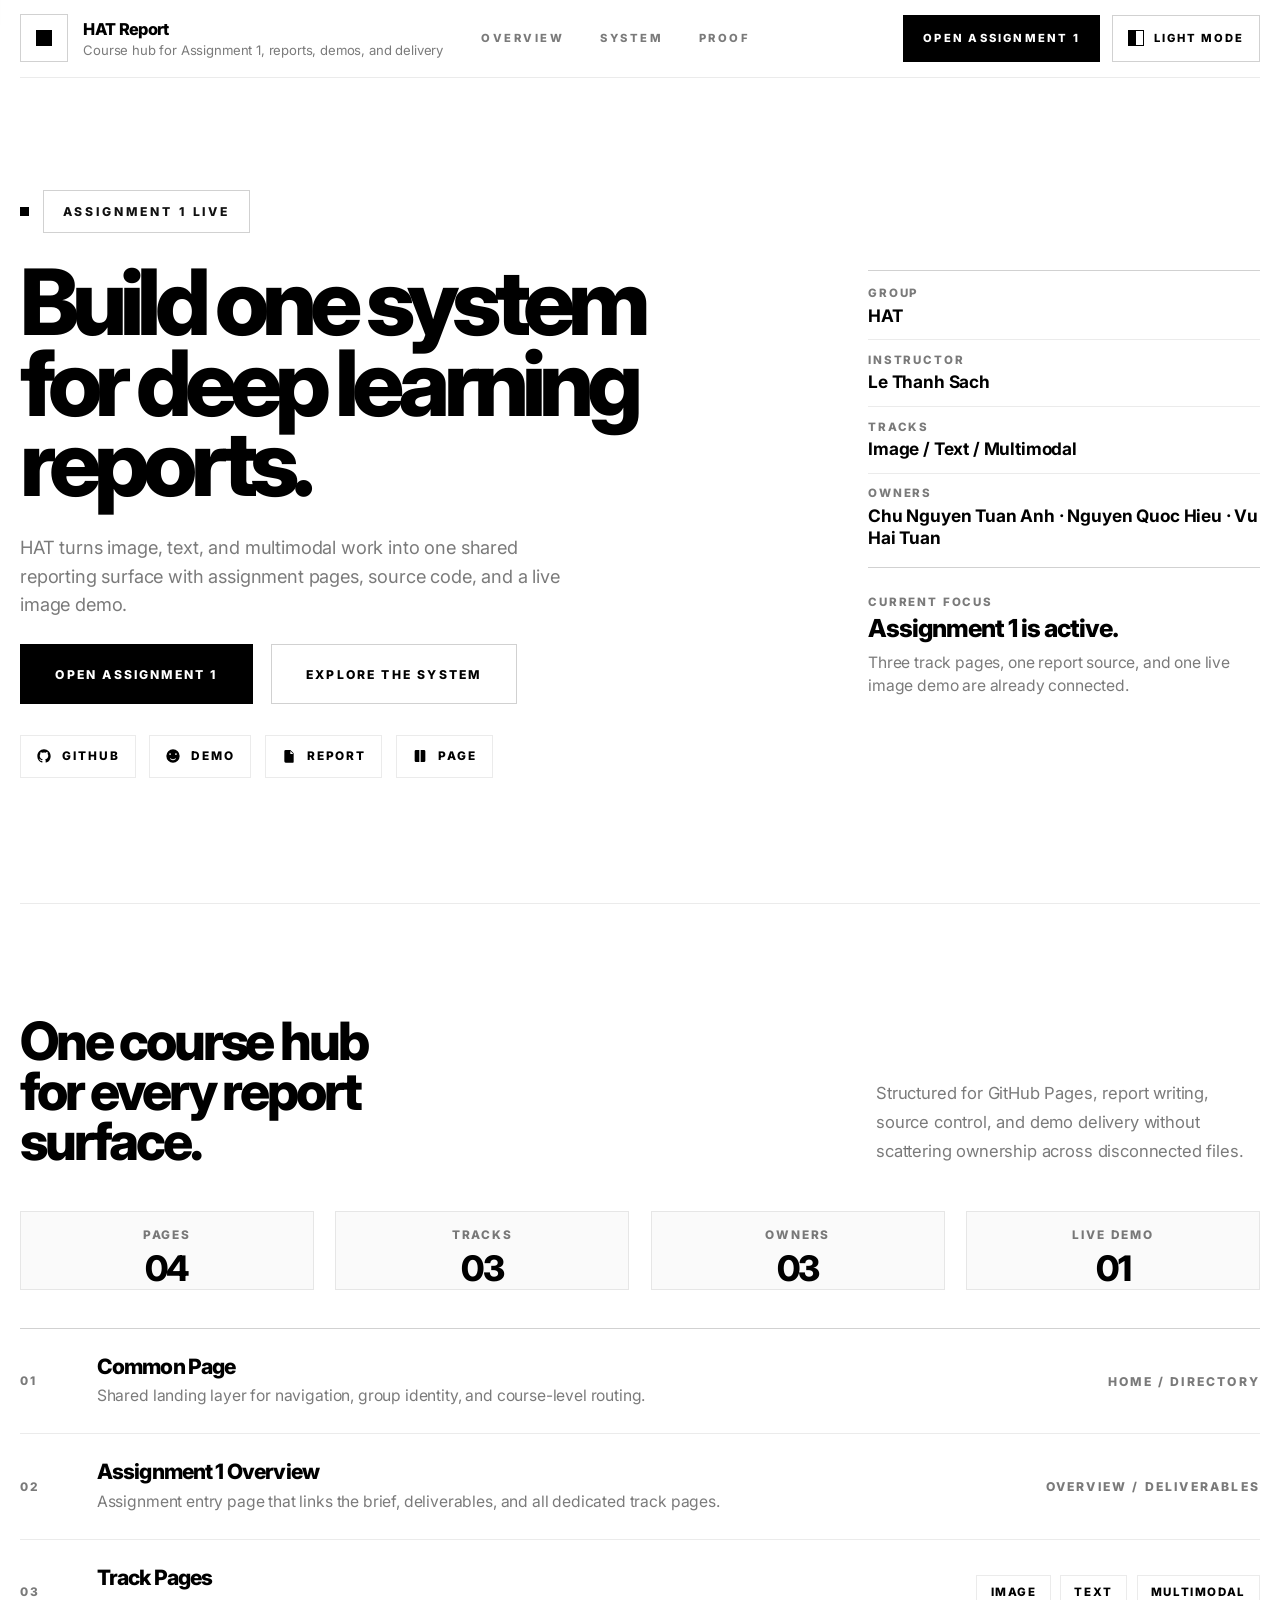
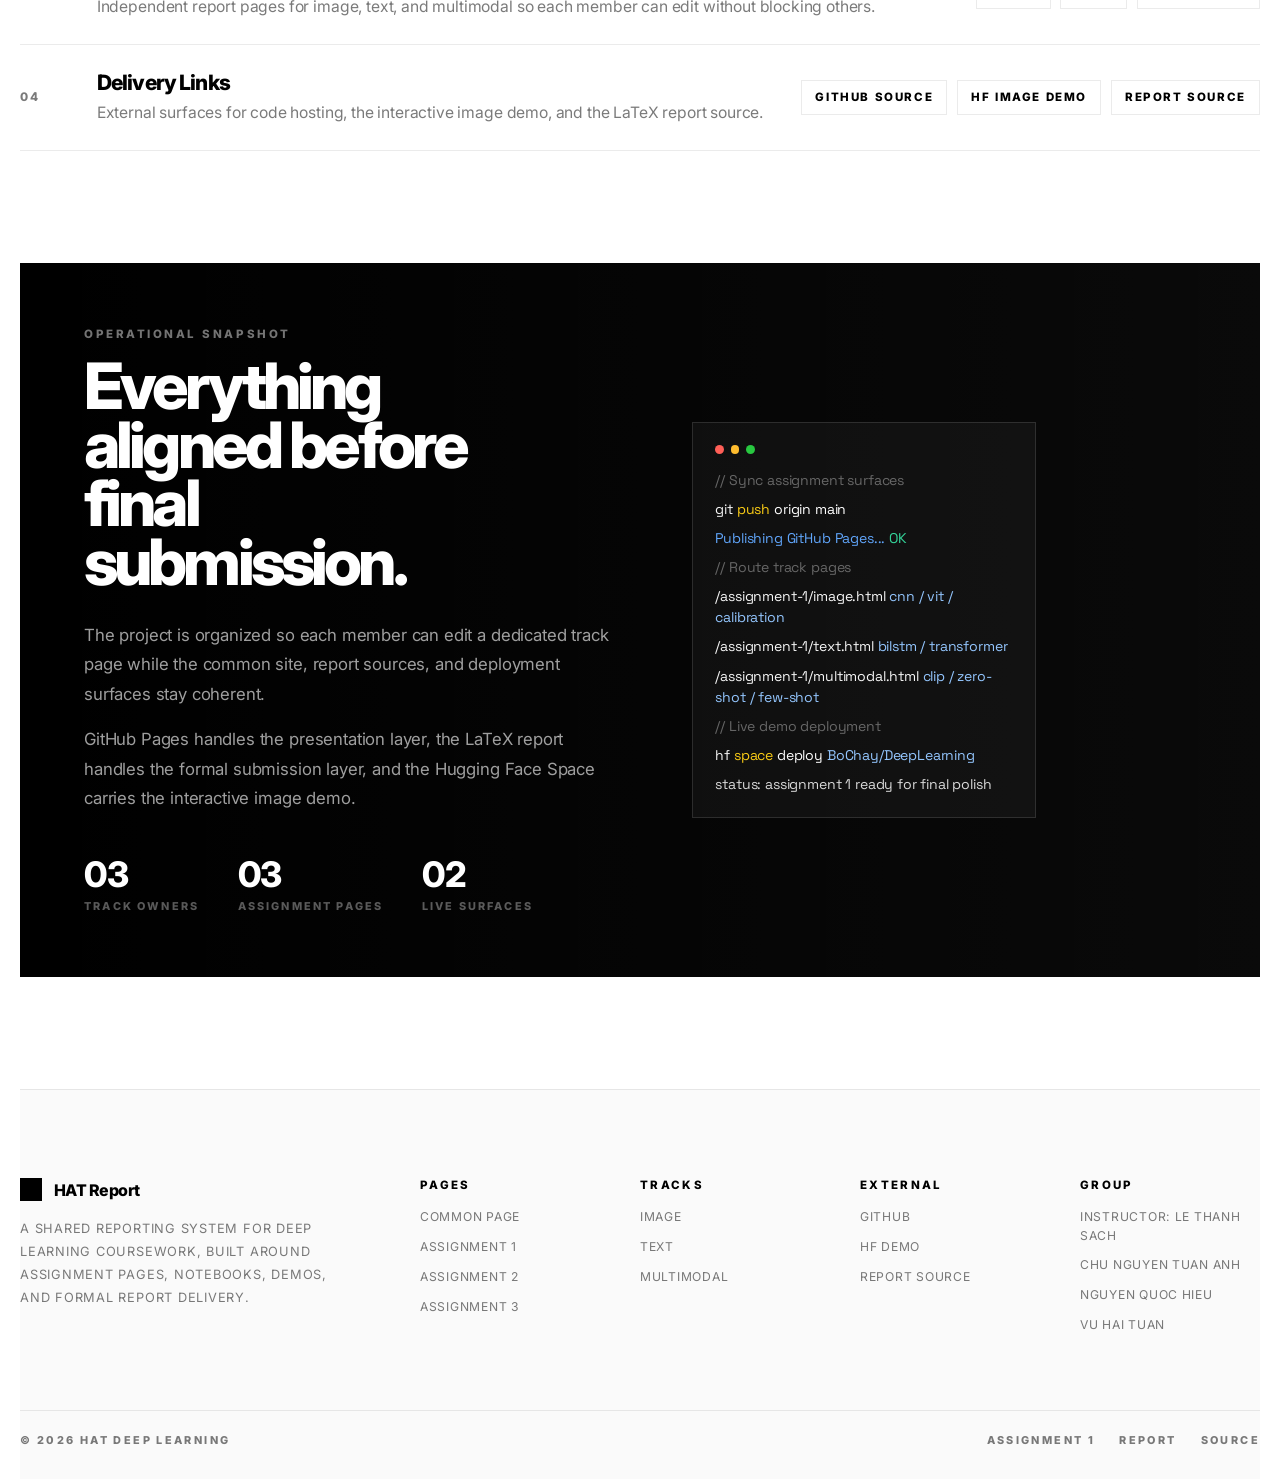
==== commit ca116b8f: "Refresh docs theme and report content" ====
--- a/docs/index.html
+++ b/docs/index.html
@@ -8,241 +8,337 @@
       name="description"
       content="Common GitHub Pages home for Deep Learning and Its Applications assignments, reports, demos, and code."
     >
+    <script>
+      (function () {
+        const saved = localStorage.getItem("hat-home-theme");
+        const prefersDark = window.matchMedia("(prefers-color-scheme: dark)").matches;
+        const theme = saved || (prefersDark ? "dark" : "light");
+        document.documentElement.setAttribute("data-home-theme", theme);
+      })();
+    </script>
     <link rel="stylesheet" href="./assets/styles.css">
   </head>
-  <body>
+  <body class="home-report-page">
     <a class="skip-link" href="#main-content">Skip to content</a>
 
     <header class="topbar">
       <div class="shell topbar-inner">
-        <a class="brand" href="./index.html" aria-label="Go to common page home">
-          <span class="brand-mark" aria-hidden="true"></span>
-          <span class="brand-copy">
-            <p class="brand-label">Deep Learning Report</p>
-            <p class="brand-note">One repository for common page, assignments, and code</p>
-          </span>
-        </a>
-
-        <nav class="topnav" aria-label="Primary">
-          <a href="./index.html">Home</a>
-          <a href="#members">Members</a>
-          <a href="#assignments">Assignments</a>
-        </nav>
+        <div class="topbar-cluster">
+          <a class="brand" href="./index.html" aria-label="Go to common page home">
+            <span class="brand-mark" aria-hidden="true"></span>
+            <span class="brand-copy">
+              <p class="brand-label">HAT Report</p>
+              <p class="brand-note">Course hub for Assignment 1, reports, demos, and delivery</p>
+            </span>
+          </a>
+
+          <nav class="topnav" aria-label="Primary">
+            <a href="#overview">Overview</a>
+            <a href="#system">System</a>
+            <a href="#proof">Proof</a>
+          </nav>
+        </div>
+
+        <div class="topbar-actions">
+          <a class="topbar-cta" href="./assignment-1/index.html">Open Assignment 1</a>
+          <button class="theme-toggle" type="button" data-theme-toggle aria-label="Switch color theme">
+            <span class="theme-toggle-indicator" aria-hidden="true"></span>
+            <span data-theme-label>Theme</span>
+          </button>
+        </div>
       </div>
     </header>
 
     <main id="main-content">
-      <section class="shell hero section">
-        <article class="panel hero-card">
-          <p class="eyebrow">Common Page</p>
-          <h1>
-            HAT portfolio for <span>deep learning assignments</span>.
-          </h1>
-          <p class="hero-subtitle">
-            Common GitHub Pages home for Assignment 1, Assignment 2, and Assignment 3.
+      <section id="overview" class="shell home-hero">
+        <div class="home-hero-grid">
+          <div class="hero-copy">
+            <div class="hero-label-row">
+              <span class="hero-dot" aria-hidden="true"></span>
+              <span class="hero-chip">Assignment 1 Live</span>
+            </div>
+
+            <h1>
+              Build one system
+              <span>for deep learning reports.</span>
+            </h1>
+
+            <div class="hero-summary">
+              <p>
+                HAT turns image, text, and multimodal work into one shared reporting surface with assignment pages,
+                source code, and a live image demo.
+              </p>
+
+              <div class="hero-actions">
+                <a class="button button-primary" href="./assignment-1/index.html">Open Assignment 1</a>
+                <a class="button button-secondary" href="#system">Explore the system</a>
+              </div>
+
+              <div class="hero-links" aria-label="Quick links">
+                <a class="hero-link" href="https://github.com/tanh1c/HAT-Deep_Learning" target="_blank" rel="noreferrer" aria-label="Open GitHub repository">
+                  <svg viewBox="0 0 24 24" aria-hidden="true">
+                    <path fill="currentColor" d="M12 2C6.48 2 2 6.58 2 12.23c0 4.52 2.87 8.35 6.84 9.7.5.1.68-.22.68-.5 0-.24-.01-1.04-.01-1.88-2.78.62-3.37-1.21-3.37-1.21-.45-1.18-1.11-1.49-1.11-1.49-.91-.64.07-.63.07-.63 1 .07 1.53 1.06 1.53 1.06.89 1.57 2.34 1.11 2.91.85.09-.66.35-1.11.63-1.37-2.22-.26-4.55-1.14-4.55-5.07 0-1.12.39-2.03 1.03-2.75-.1-.26-.45-1.31.1-2.72 0 0 .84-.27 2.75 1.05A9.32 9.32 0 0 1 12 6.84c.85 0 1.71.12 2.51.36 1.91-1.32 2.75-1.05 2.75-1.05.55 1.41.2 2.46.1 2.72.64.72 1.03 1.63 1.03 2.75 0 3.94-2.34 4.81-4.57 5.06.36.32.68.94.68 1.9 0 1.37-.01 2.47-.01 2.8 0 .27.18.6.69.5A10.25 10.25 0 0 0 22 12.23C22 6.58 17.52 2 12 2Z"/>
+                  </svg>
+                  <span>GitHub</span>
+                </a>
+
+                <a class="hero-link" href="https://huggingface.co/spaces/BoChay/DeepLearning" target="_blank" rel="noreferrer" aria-label="Open Hugging Face demo">
+                  <svg viewBox="0 0 24 24" aria-hidden="true">
+                    <path fill="currentColor" d="M12 2a10 10 0 1 0 10 10A10 10 0 0 0 12 2Zm-4.4 8.4a1.3 1.3 0 1 1 1.3-1.3a1.3 1.3 0 0 1-1.3 1.3Zm8.8 0a1.3 1.3 0 1 1 1.3-1.3a1.3 1.3 0 0 1-1.3 1.3Zm-.19 6.24A5.38 5.38 0 0 1 12 18.3a5.38 5.38 0 0 1-4.21-1.66a.7.7 0 1 1 1.08-.88A3.97 3.97 0 0 0 12 16.9a3.97 3.97 0 0 0 3.13-1.14a.7.7 0 0 1 1.06.92Z"/>
+                  </svg>
+                  <span>Demo</span>
+                </a>
+
+                <a class="hero-link" href="./report/main.tex" aria-label="Open report source">
+                  <svg viewBox="0 0 24 24" aria-hidden="true">
+                    <path fill="currentColor" d="M7 3h7l5 5v13a1 1 0 0 1-1 1H7a2 2 0 0 1-2-2V5a2 2 0 0 1 2-2Zm7 1.5V9h4.5M9 13h6m-6 3h6m-6-6h3"/>
+                  </svg>
+                  <span>Report</span>
+                </a>
+
+                <a class="hero-link" href="./assignment-1/index.html" aria-label="Open assignment overview">
+                  <svg viewBox="0 0 24 24" aria-hidden="true">
+                    <path fill="currentColor" d="M4 5a2 2 0 0 1 2-2h5v18H6a2 2 0 0 1-2-2Zm9-2h5a2 2 0 0 1 2 2v14a2 2 0 0 1-2 2h-5Zm2 4h3m-3 4h3m-3 4h3"/>
+                  </svg>
+                  <span>Page</span>
+                </a>
+              </div>
+            </div>
+          </div>
+
+          <aside class="hero-aside" aria-label="Report system summary">
+            <div class="hero-aside-block">
+              <div class="hero-aside-row">
+                <span>Group</span>
+                <strong>HAT</strong>
+              </div>
+              <div class="hero-aside-row">
+                <span>Instructor</span>
+                <strong>Le Thanh Sach</strong>
+              </div>
+              <div class="hero-aside-row">
+                <span>Tracks</span>
+                <strong>Image / Text / Multimodal</strong>
+              </div>
+              <div class="hero-aside-row">
+                <span>Owners</span>
+                <strong>Chu Nguyen Tuan Anh · Nguyen Quoc Hieu · Vu Hai Tuan</strong>
+              </div>
+            </div>
+
+            <div class="hero-aside-note">
+              <p class="hero-aside-label">Current Focus</p>
+              <h3>Assignment 1 is active.</h3>
+              <p>Three track pages, one report source, and one live image demo are already connected.</p>
+            </div>
+          </aside>
+        </div>
+      </section>
+
+      <section id="system" class="shell home-system">
+        <div class="system-intro">
+          <h2>One course hub for every report surface.</h2>
+          <p>
+            Structured for GitHub Pages, report writing, source control, and demo delivery without scattering ownership across disconnected files.
           </p>
-          <p class="note-line">
-            Includes the required group name, member list, instructor name, and assignment links.
+        </div>
+
+        <div class="system-summary">
+          <div class="system-stat">
+            <span>Pages</span>
+            <strong>04</strong>
+          </div>
+          <div class="system-stat">
+            <span>Tracks</span>
+            <strong>03</strong>
+          </div>
+          <div class="system-stat">
+            <span>Owners</span>
+            <strong>03</strong>
+          </div>
+          <div class="system-stat">
+            <span>Live Demo</span>
+            <strong>01</strong>
+          </div>
+        </div>
+
+        <div class="system-ledger">
+          <a class="system-row" href="./index.html">
+            <span class="system-row-index">01</span>
+            <div class="system-row-main">
+              <h3>Common Page</h3>
+              <p>Shared landing layer for navigation, group identity, and course-level routing.</p>
+            </div>
+            <span class="system-row-meta">Home / Directory</span>
+          </a>
+
+          <a class="system-row" href="./assignment-1/index.html">
+            <span class="system-row-index">02</span>
+            <div class="system-row-main">
+              <h3>Assignment 1 Overview</h3>
+              <p>Assignment entry page that links the brief, deliverables, and all dedicated track pages.</p>
+            </div>
+            <span class="system-row-meta">Overview / Deliverables</span>
+          </a>
+
+          <div class="system-row system-row-stack">
+            <span class="system-row-index">03</span>
+            <div class="system-row-main">
+              <h3>Track Pages</h3>
+              <p>Independent report pages for image, text, and multimodal so each member can edit without blocking others.</p>
+            </div>
+            <div class="system-row-links">
+              <a href="./assignment-1/image.html">Image</a>
+              <a href="./assignment-1/text.html">Text</a>
+              <a href="./assignment-1/multimodal.html">Multimodal</a>
+            </div>
+          </div>
+
+          <div class="system-row system-row-stack">
+            <span class="system-row-index">04</span>
+            <div class="system-row-main">
+              <h3>Delivery Links</h3>
+              <p>External surfaces for code hosting, the interactive image demo, and the LaTeX report source.</p>
+            </div>
+            <div class="system-row-links">
+              <a href="https://github.com/tanh1c/HAT-Deep_Learning" target="_blank" rel="noreferrer">GitHub Source</a>
+              <a href="https://huggingface.co/spaces/BoChay/DeepLearning" target="_blank" rel="noreferrer">HF Image Demo</a>
+              <a href="./report/main.tex">Report Source</a>
+            </div>
+          </div>
+        </div>
+      </section>
+
+      <section id="proof" class="shell home-proof">
+        <div class="proof-block">
+          <div class="proof-copy">
+            <p class="proof-label">Operational Snapshot</p>
+            <h2>Everything aligned before final submission.</h2>
+            <div class="proof-text">
+              <p>
+                The project is organized so each member can edit a dedicated track page while the common site, report sources,
+                and deployment surfaces stay coherent.
+              </p>
+              <p>
+                GitHub Pages handles the presentation layer, the LaTeX report handles the formal submission layer, and the Hugging Face Space
+                carries the interactive image demo.
+              </p>
+            </div>
+
+            <div class="proof-metrics">
+              <div class="proof-metric">
+                <strong>03</strong>
+                <span>Track owners</span>
+              </div>
+              <div class="proof-metric">
+                <strong>03</strong>
+                <span>Assignment pages</span>
+              </div>
+              <div class="proof-metric">
+                <strong>02</strong>
+                <span>Live surfaces</span>
+              </div>
+            </div>
+          </div>
+
+          <div class="proof-console" aria-label="Project structure snapshot">
+            <div class="proof-console-bar">
+              <span class="proof-dot proof-dot-red"></span>
+              <span class="proof-dot proof-dot-yellow"></span>
+              <span class="proof-dot proof-dot-green"></span>
+            </div>
+            <div class="proof-console-body">
+              <p><span class="proof-comment">// Sync assignment surfaces</span></p>
+              <p><span class="proof-command">git</span> <span class="proof-keyword">push</span> <span class="proof-arg">origin</span> <span class="proof-arg">main</span></p>
+              <p><span class="proof-info">Publishing GitHub Pages...</span> <span class="proof-success">OK</span></p>
+              <p><span class="proof-comment">// Route track pages</span></p>
+              <p><span class="proof-path">/assignment-1/image.html</span> <span class="proof-link">cnn / vit / calibration</span></p>
+              <p><span class="proof-path">/assignment-1/text.html</span> <span class="proof-link">bilstm / transformer</span></p>
+              <p><span class="proof-path">/assignment-1/multimodal.html</span> <span class="proof-link">clip / zero-shot / few-shot</span></p>
+              <p><span class="proof-comment">// Live demo deployment</span></p>
+              <p><span class="proof-command">hf</span> <span class="proof-keyword">space</span> <span class="proof-arg">deploy</span> <span class="proof-link">BoChay/DeepLearning</span></p>
+              <p class="proof-highlight">status: assignment 1 ready for final polish</p>
+            </div>
+          </div>
+        </div>
+      </section>
+
+    </main>
+
+    <footer class="shell home-footer">
+      <div class="home-footer-grid">
+        <div class="home-footer-brand">
+          <div class="home-footer-mark">
+            <span aria-hidden="true"></span>
+            <strong>HAT Report</strong>
+          </div>
+          <p>
+            A shared reporting system for deep learning coursework, built around assignment pages, notebooks, demos, and formal report delivery.
           </p>
-
-          <div class="button-row">
-            <a class="button button-primary" href="./assignment-1/index.html">Assignment 1</a>
-            <a class="button button-secondary" href="#assignments">See all assignment pages</a>
-          </div>
-
-          <div class="hero-meta">
-            <div class="meta-item">
-              <p class="meta-label">Group name</p>
-              <p class="meta-value">HAT</p>
-            </div>
-            <div class="meta-item">
-              <p class="meta-label">Instructor</p>
-              <p class="meta-value">Le Thanh Sach</p>
-            </div>
-            <div class="meta-item">
-              <p class="meta-label">Members</p>
-              <p class="meta-value">3 members</p>
-            </div>
-            <div class="meta-item">
-              <p class="meta-label">Assignments</p>
-              <p class="meta-value">3 pages</p>
-            </div>
-          </div>
-        </article>
-
-        <aside class="hero-stage">
-          <div class="stage-grid">
-            <article class="stage-card stage-card-main">
-              <p class="card-kicker">Course site</p>
-              <h2 class="card-title">One home for all assignments.</h2>
-              <div class="stack-list">
-                <span class="status-pill">Ready</span>
-                <span class="chip">GitHub Pages</span>
-                <span class="chip">/docs</span>
-              </div>
-            </article>
-
-            <article class="stage-card stage-card-secondary">
-              <p class="card-kicker">Assignment roadmap</p>
-              <h3 class="card-title">A1 active, A2 and A3 prepared.</h3>
-              <ul class="mini-list">
-                <li>Assignment 1 page is the current focus.</li>
-                <li>Assignment 2 and 3 links are already in place.</li>
-              </ul>
-            </article>
-
-            <article class="stage-card stage-card-tertiary">
-              <p class="card-kicker">Quick facts</p>
-              <h3 class="card-title">HAT, 3 members, 3 assignment pages.</h3>
-              <ul class="mini-list">
-                <li>Instructor: Le Thanh Sach</li>
-                <li>Assignment 1 is split into image, text, and multimodal.</li>
-              </ul>
-            </article>
-          </div>
-        </aside>
-      </section>
-
-      <section id="members" class="shell section">
-        <div class="section-head">
-          <div>
-            <h2 class="section-title">Members</h2>
-            <p class="section-copy">Required member list for the common page.</p>
-          </div>
-        </div>
-
-        <div class="member-grid">
-          <article
-            class="panel member-card"
-            aria-label="Member card for Chu Nguyen Tuan Anh"
-          >
-            <p class="card-kicker">Member 01</p>
-            <h3 class="member-name">Chu Nguyen Tuan Anh</h3>
-            <p class="member-id">Student ID: 2352022</p>
-            <p class="member-role">Assignment 1: image</p>
-            <div class="member-hover-card">
-              <p class="member-hover-label">GitHub profile</p>
-              <p class="member-hover-handle">github.com/tanh1c</p>
-              <a
-                class="member-hover-link"
-                href="https://github.com/tanh1c"
-                target="_blank"
-                rel="noreferrer"
-              >
-                Open GitHub profile
-              </a>
-            </div>
-          </article>
-
-          <article
-            class="panel member-card"
-            aria-label="Member card for Nguyen Quoc Hieu"
-          >
-            <p class="card-kicker">Member 02</p>
-            <h3 class="member-name">Nguyen Quoc Hieu</h3>
-            <p class="member-id">Student ID: 2352344</p>
-            <p class="member-role">Assignment 1: text</p>
-            <div class="member-hover-card">
-              <p class="member-hover-label">GitHub profile</p>
-              <p class="member-hover-handle">github.com/HatakekkSheeshh</p>
-              <a
-                class="member-hover-link"
-                href="https://github.com/HatakekkSheeshh"
-                target="_blank"
-                rel="noreferrer"
-              >
-                Open GitHub profile
-              </a>
-            </div>
-          </article>
-
-          <article
-            class="panel member-card"
-            aria-label="Member card for Vu Hai Tuan"
-          >
-            <p class="card-kicker">Member 03</p>
-            <h3 class="member-name">Vu Hai Tuan</h3>
-            <p class="member-id">Student ID: 2353280</p>
-            <p class="member-role">Assignment 1: multimodal</p>
-            <div class="member-hover-card">
-              <p class="member-hover-label">GitHub profile</p>
-              <p class="member-hover-handle">github.com/Tuancoolboy</p>
-              <a
-                class="member-hover-link"
-                href="https://github.com/Tuancoolboy"
-                target="_blank"
-                rel="noreferrer"
-              >
-                Open GitHub profile
-              </a>
-            </div>
-          </article>
-        </div>
-      </section>
-
-      <section id="assignments" class="shell section">
-        <div class="section-head">
-          <div>
-            <h2 class="section-title">Assignment pages</h2>
-            <p class="section-copy">Required links to each assignment in the course.</p>
-          </div>
-        </div>
-
-        <div class="assignment-grid">
-          <article class="panel assignment-card active">
-            <p class="card-kicker">Assignment 1</p>
-            <h3 class="card-title">Image, text, and multimodal classification</h3>
-            <div class="assignment-meta">
-              <span class="status-pill">Active draft</span>
-              <span class="chip">Image - Chu Nguyen Tuan Anh</span>
-              <span class="chip">Text - Nguyen Quoc Hieu</span>
-              <span class="chip">Multimodal - Vu Hai Tuan</span>
-            </div>
-            <div class="assignment-links">
-              <a class="button button-primary" href="./assignment-1/index.html">Assignment 1 page</a>
-            </div>
-          </article>
-
-          <article class="panel assignment-card planned">
-            <p class="card-kicker">Assignment 2</p>
-            <h3 class="card-title">Assignment 2 page</h3>
-            <div class="assignment-meta">
-              <span class="status-pill planned">Planned</span>
-              <span class="chip">Coming soon</span>
-            </div>
-            <div class="assignment-links">
-              <a class="button button-secondary" href="./assignment-2/index.html">Open placeholder</a>
-            </div>
-          </article>
-
-          <article class="panel assignment-card planned">
-            <p class="card-kicker">Assignment 3</p>
-            <h3 class="card-title">Assignment 3 page</h3>
-            <div class="assignment-meta">
-              <span class="status-pill planned">Planned</span>
-              <span class="chip">Coming soon</span>
-            </div>
-            <div class="assignment-links">
-              <a class="button button-secondary" href="./assignment-3/index.html">Open placeholder</a>
-            </div>
-          </article>
-        </div>
-      </section>
-
-    </main>
-
-    <footer class="shell footer">
-      <div class="panel footer-card">
-        <p>
-          Common page for HAT.
-        </p>
-        <div class="footer-links">
-          <a href="./index.html">Home</a>
+        </div>
+
+        <div class="home-footer-column">
+          <h3>Pages</h3>
+          <a href="./index.html">Common Page</a>
           <a href="./assignment-1/index.html">Assignment 1</a>
           <a href="./assignment-2/index.html">Assignment 2</a>
           <a href="./assignment-3/index.html">Assignment 3</a>
         </div>
+
+        <div class="home-footer-column">
+          <h3>Tracks</h3>
+          <a href="./assignment-1/image.html">Image</a>
+          <a href="./assignment-1/text.html">Text</a>
+          <a href="./assignment-1/multimodal.html">Multimodal</a>
+        </div>
+
+        <div class="home-footer-column">
+          <h3>External</h3>
+          <a href="https://github.com/tanh1c/HAT-Deep_Learning" target="_blank" rel="noreferrer">GitHub</a>
+          <a href="https://huggingface.co/spaces/BoChay/DeepLearning" target="_blank" rel="noreferrer">HF Demo</a>
+          <a href="./report/main.tex">Report Source</a>
+        </div>
+
+        <div class="home-footer-column">
+          <h3>Group</h3>
+          <p>Instructor: Le Thanh Sach</p>
+          <p>Chu Nguyen Tuan Anh</p>
+          <p>Nguyen Quoc Hieu</p>
+          <p>Vu Hai Tuan</p>
+        </div>
+      </div>
+
+      <div class="home-footer-bottom">
+        <span>© 2026 HAT Deep Learning</span>
+        <div class="home-footer-bottom-links">
+          <a href="./assignment-1/index.html">Assignment 1</a>
+          <a href="./report/main.tex">Report</a>
+          <a href="https://github.com/tanh1c/HAT-Deep_Learning" target="_blank" rel="noreferrer">Source</a>
+        </div>
       </div>
     </footer>
+    <script>
+      (function () {
+        const root = document.documentElement;
+        const toggle = document.querySelector("[data-theme-toggle]");
+        const label = document.querySelector("[data-theme-label]");
+        if (!toggle) return;
+
+        function applyTheme(theme) {
+          root.setAttribute("data-home-theme", theme);
+          toggle.setAttribute("aria-pressed", String(theme === "dark"));
+          toggle.setAttribute("aria-label", theme === "dark" ? "Switch to light mode" : "Switch to dark mode");
+          if (label) label.textContent = theme === "dark" ? "Dark mode" : "Light mode";
+        }
+
+        applyTheme(root.getAttribute("data-home-theme") || "light");
+
+        toggle.addEventListener("click", function () {
+          const nextTheme = root.getAttribute("data-home-theme") === "dark" ? "light" : "dark";
+          localStorage.setItem("hat-home-theme", nextTheme);
+          applyTheme(nextTheme);
+        });
+      })();
+    </script>
   </body>
-</html>+</html>
--- a/docs/assets/styles.css
+++ b/docs/assets/styles.css
@@ -1,4 +1,4 @@
-@import url("https://fonts.googleapis.com/css2?family=Archivo:wght@500;600;700&family=Space+Grotesk:wght@400;500;700&display=swap");
+@import url("https://fonts.googleapis.com/css2?family=Archivo:wght@500;600;700&family=Inter:wght@400;500;600;700;800&family=Space+Grotesk:wght@400;500;700&display=swap");
 
 :root {
   --bg: #080808;
@@ -995,6 +995,86 @@
   gap: 1.2rem;
 }
 
+.image-report-page .section {
+  margin-top: 2.35rem;
+}
+
+.image-report-page .page-hero {
+  gap: 1.45rem;
+  align-items: stretch;
+}
+
+.image-report-page .page-callout {
+  padding: 1.55rem;
+}
+
+.image-report-page .kpi-grid,
+.image-report-page .report-grid,
+.image-report-page .figure-grid,
+.image-report-page .deliverable-grid {
+  gap: 1.35rem;
+}
+
+.image-report-page .kpi-card {
+  padding: 1.45rem;
+}
+
+.content-card {
+  padding: 1.65rem;
+}
+
+.story-grid {
+  display: grid;
+  grid-template-columns: repeat(2, minmax(0, 1fr));
+  gap: 1.25rem;
+}
+
+.story-grid-triple {
+  grid-template-columns: repeat(3, minmax(0, 1fr));
+}
+
+.story-block > :first-child {
+  margin-top: 0;
+}
+
+.story-block .mini-list,
+.story-block .mono-list {
+  margin-bottom: 0;
+}
+
+.soft-divider {
+  height: 1px;
+  margin: 1.45rem 0;
+  background: linear-gradient(90deg, rgba(193, 95, 60, 0), rgba(193, 95, 60, 0.36), rgba(193, 95, 60, 0));
+}
+
+.figure-stack {
+  display: grid;
+  grid-template-columns: repeat(2, minmax(0, 1fr));
+  gap: 1.25rem;
+}
+
+.figure-stack-item {
+  min-width: 0;
+}
+
+.extension-stack {
+  display: grid;
+  grid-template-columns: repeat(2, minmax(0, 1fr));
+  gap: 1.15rem;
+}
+
+.extension-item {
+  padding: 1.15rem;
+  border: 1px solid rgba(255, 255, 255, 0.08);
+  border-radius: 1.15rem;
+  background: rgba(255, 255, 255, 0.025);
+}
+
+.extension-item > :first-child {
+  margin-top: 0;
+}
+
 .deliverable-grid,
 .track-grid,
 .kpi-grid,
@@ -1189,7 +1269,7 @@
 
 .text-link {
   font-weight: 700;
-  color: #efb59e;
+  color: #98cbfc;
 }
 
 :focus-visible {
@@ -1260,6 +1340,13 @@
   .hero,
   .page-hero,
   .page-grid {
+    grid-template-columns: 1fr;
+  }
+
+  .story-grid,
+  .story-grid-triple,
+  .figure-stack,
+  .extension-stack {
     grid-template-columns: 1fr;
   }
 
@@ -1362,6 +1449,11 @@
     grid-template-columns: 1fr;
   }
 
+  .content-card,
+  .extension-item {
+    padding: 1.3rem;
+  }
+
   .report-nav a {
     width: 100%;
   }
@@ -1387,6 +1479,563 @@
   *::before,
   *::after {
     animation: none !important;
+  }
+}
+
+/* --- HOME REPORT PAGE --- */
+.home-report-page {
+  --primary: #111111;
+  --primary-deep: #000000;
+  --accent: #111111;
+  --radius-xl: 0.4rem;
+  --radius-lg: 0.35rem;
+  --radius-md: 0.3rem;
+  --radius-sm: 0.22rem;
+  --shadow-soft: none;
+  --shadow-box: none;
+  --shadow-box-hover: none;
+  font-family: "Inter", "Space Grotesk", Arial, sans-serif;
+  letter-spacing: -0.01em;
+  padding-top: 4.8rem;
+  transition: background-color 220ms ease, color 220ms ease;
+}
+
+.home-report-page .shell {
+  width: min(calc(100% - 3.75rem), 1500px);
+}
+
+html[data-home-theme="light"] .home-report-page {
+  --bg: #ffffff;
+  --bg-strong: #f5f5f5;
+  --panel: rgba(255, 255, 255, 0.94);
+  --panel-strong: rgba(255, 255, 255, 0.98);
+  --text: #121212;
+  --text-strong: #000000;
+  --muted: #6b6b6b;
+  --line: rgba(17, 17, 17, 0.12);
+  --line-strong: rgba(17, 17, 17, 0.22);
+  --primary: #101010;
+  --primary-deep: #000000;
+  --accent: #101010;
+  --accent-soft: rgba(17, 17, 17, 0.05);
+  --nav-surface: rgba(255, 255, 255, 0.9);
+  background: #ffffff;
+}
+
+html[data-home-theme="dark"] .home-report-page {
+  --bg: #000000;
+  --bg-strong: #080808;
+  --panel: rgba(16, 17, 18, 0.94);
+  --panel-strong: rgba(13, 14, 15, 0.98);
+  --text: #efefef;
+  --text-strong: #ffffff;
+  --muted: #a7a7a7;
+  --line: rgba(255, 255, 255, 0.12);
+  --line-strong: rgba(255, 255, 255, 0.22);
+  --primary: #ffffff;
+  --primary-deep: #f4f4f4;
+  --accent: #ffffff;
+  --accent-soft: rgba(255, 255, 255, 0.08);
+  --nav-surface: rgba(0, 0, 0, 0.84);
+  background: #000000;
+}
+
+.home-report-page::before {
+  background-image:
+    linear-gradient(var(--line) 1px, transparent 1px),
+    linear-gradient(90deg, var(--line) 1px, transparent 1px);
+  background-size: 132px 132px;
+  mask-image: linear-gradient(180deg, rgba(0, 0, 0, 0.18), transparent 92%);
+  opacity: 0.16;
+}
+
+.home-report-page::after {
+  background: none;
+}
+
+.home-report-page .topbar {
+  inset: 0 0 auto;
+}
+
+.home-report-page .topbar-inner {
+  padding: 0.82rem 0;
+  border: 0;
+  border-bottom: 1px solid var(--line);
+  border-radius: 0;
+  background: var(--nav-surface);
+  backdrop-filter: blur(12px);
+  box-shadow: none;
+}
+
+.home-report-page .brand-label,
+.home-report-page .brand-note,
+.home-report-page .brand-mark,
+.home-report-page .topnav a,
+.home-report-page .section-title,
+.home-report-page .ledger-row-title,
+.home-report-page .footer-title,
+.home-report-page h1,
+.home-report-page h2,
+.home-report-page h3 {
+  font-family: "Inter", Arial, sans-serif;
+}
+
+.home-report-page .brand-mark {
+  border-radius: 0;
+  background: transparent;
+  box-shadow: none;
+}
+
+.home-report-page .brand-mark::before {
+  width: 1rem;
+  height: 1rem;
+  border-radius: 0.05rem;
+  transform: none;
+  background: var(--primary);
+}
+
+.topbar-actions {
+  display: flex;
+  align-items: center;
+  gap: 0.8rem;
+}
+
+.theme-toggle {
+  display: inline-flex;
+  align-items: center;
+  gap: 0.62rem;
+  min-height: 2.5rem;
+  padding: 0.45rem 0.8rem;
+  border: 1px solid var(--line-strong);
+  border-radius: 0;
+  background: transparent;
+  color: var(--text-strong);
+  font: inherit;
+  font-size: 0.79rem;
+  font-weight: 700;
+  letter-spacing: 0.08em;
+  text-transform: uppercase;
+  transition: background-color 200ms ease, border-color 200ms ease, color 200ms ease;
+}
+
+.theme-toggle:hover,
+.theme-toggle:focus-visible {
+  background: var(--accent-soft);
+  border-color: var(--line-strong);
+  outline: none;
+}
+
+.theme-toggle-indicator {
+  width: 1rem;
+  height: 1rem;
+  border: 1px solid currentColor;
+  background: linear-gradient(90deg, currentColor 50%, transparent 50%);
+}
+
+.home-report-page .topnav {
+  gap: 0.55rem;
+}
+
+.home-report-page .topnav a {
+  padding: 0.4rem 0;
+  border: 0;
+  border-radius: 0;
+  font-size: 0.78rem;
+  font-weight: 700;
+  letter-spacing: 0.18em;
+  text-transform: uppercase;
+}
+
+.home-report-page .topnav a:hover,
+.home-report-page .topnav a:focus-visible {
+  background: transparent;
+  border-color: transparent;
+  color: var(--primary);
+  transform: none;
+}
+
+.home-report-page .panel {
+  background: none;
+  border: 0;
+  border-radius: 0;
+  box-shadow: none;
+}
+
+.home-report-page .panel:hover {
+  transform: none;
+  box-shadow: none;
+}
+
+.home-report-page .section {
+  margin-top: 3.4rem;
+}
+
+.home-report-hero {
+  margin-top: 0;
+  padding-top: 0.35rem;
+}
+
+.home-masthead-grid {
+  display: grid;
+  grid-template-columns: minmax(0, 1.45fr) minmax(22rem, 0.72fr);
+  gap: clamp(2rem, 5vw, 6rem);
+  align-items: end;
+  min-height: min(51vh, 32rem);
+}
+
+.home-masthead-copy {
+  min-width: 0;
+  padding-block: 0.35rem 0.5rem;
+}
+
+.home-masthead-copy h1 {
+  max-width: 8.7ch;
+  margin-bottom: 0.8rem;
+  font-size: clamp(2.85rem, 6.7vw, 5.2rem);
+  font-weight: 800;
+  letter-spacing: -0.065em;
+  line-height: 0.9;
+}
+
+.home-masthead-copy h1 span {
+  display: block;
+}
+
+.home-report-page .hero-subtitle {
+  max-width: 28rem;
+  font-size: 1rem;
+  line-height: 1.5;
+}
+
+.home-report-page .note-line {
+  max-width: 30rem;
+  margin-top: 0.65rem;
+  color: var(--muted);
+  line-height: 1.54;
+}
+
+.home-masthead-aside {
+  display: grid;
+  grid-template-rows: auto 1fr;
+  gap: 1.4rem;
+  align-self: stretch;
+  justify-self: stretch;
+}
+
+.masthead-kpi-grid {
+  display: grid;
+  grid-template-columns: repeat(2, minmax(0, 1fr));
+  gap: 0.85rem 1.2rem;
+}
+
+.masthead-kpi-item {
+  min-height: 5rem;
+  padding-top: 0.7rem;
+  border-top: 1px solid var(--line-strong);
+}
+
+.masthead-kpi-item .meta-label {
+  margin-bottom: 0.5rem;
+}
+
+.masthead-kpi-item .meta-value {
+  font-size: 1.2rem;
+  font-weight: 700;
+  color: var(--text-strong);
+}
+
+.masthead-note {
+  display: flex;
+  flex-direction: column;
+  justify-content: flex-end;
+  min-height: 10rem;
+  padding-block: 0.8rem 0.45rem;
+  border-top: 1px solid var(--line-strong);
+  border-bottom: 1px solid var(--line);
+}
+
+.report-strip-label {
+  display: inline-block;
+  margin-bottom: 0.45rem;
+  color: var(--primary);
+  font-size: 0.74rem;
+  font-weight: 700;
+  letter-spacing: 0.16em;
+  text-transform: uppercase;
+}
+
+.masthead-note strong {
+  display: block;
+  max-width: 15ch;
+  font-size: clamp(1.05rem, 1.5vw, 1.35rem);
+  line-height: 1.1;
+  color: var(--text-strong);
+}
+
+.masthead-note p {
+  max-width: 18rem;
+  margin: 0.45rem 0 0;
+  color: var(--muted);
+  line-height: 1.48;
+}
+
+.home-report-page .button {
+  border-radius: 0;
+  box-shadow: none;
+  font-family: "Inter", Arial, sans-serif;
+  font-weight: 700;
+  letter-spacing: 0.08em;
+  text-transform: uppercase;
+}
+
+.home-report-page .button-primary {
+  background: var(--text-strong);
+  border-color: var(--text-strong);
+  color: var(--bg);
+}
+
+.home-report-page .button-primary:hover,
+.home-report-page .button-primary:focus-visible {
+  background: var(--muted);
+  border-color: var(--muted);
+  color: var(--bg);
+}
+
+.home-report-page .button-secondary {
+  background: transparent;
+  border-color: var(--line-strong);
+  color: var(--text-strong);
+}
+
+.home-report-page .button-secondary:hover,
+.home-report-page .button-secondary:focus-visible {
+  background: var(--accent-soft);
+  border-color: var(--line-strong);
+}
+
+.report-section-ledger .section-head {
+  margin-bottom: 1.3rem;
+  padding-top: 0.5rem;
+  border-top: 1px solid var(--line);
+}
+
+.report-ledger {
+  border-top: 1px solid var(--line-strong);
+}
+
+.ledger-row {
+  display: grid;
+  grid-template-columns: 4.5rem minmax(0, 1.4fr) minmax(16rem, 1fr) auto;
+  gap: 1.35rem;
+  align-items: center;
+  padding: 1.35rem 0;
+  border-bottom: 1px solid var(--line);
+}
+
+.ledger-row-index {
+  color: var(--primary);
+  font-size: 0.86rem;
+  font-weight: 700;
+  letter-spacing: 0.18em;
+  text-transform: uppercase;
+}
+
+.ledger-row-main {
+  min-width: 0;
+}
+
+.ledger-row-kicker {
+  margin: 0 0 0.28rem;
+  color: var(--muted);
+  font-size: 0.72rem;
+  font-weight: 700;
+  letter-spacing: 0.16em;
+  text-transform: uppercase;
+}
+
+.ledger-row-title {
+  margin: 0;
+  font-size: 1.2rem;
+  font-weight: 700;
+  line-height: 1.15;
+  color: var(--text-strong);
+}
+
+.ledger-row-meta {
+  display: flex;
+  flex-wrap: wrap;
+  gap: 0.45rem 1rem;
+}
+
+.ledger-row-meta span {
+  position: relative;
+  padding-left: 0.85rem;
+  color: var(--muted);
+  font-size: 0.85rem;
+  font-weight: 600;
+}
+
+.ledger-row-meta span::before {
+  content: "";
+  position: absolute;
+  inset: 50% auto auto 0;
+  width: 0.32rem;
+  height: 0.32rem;
+  border-radius: 999px;
+  background: currentColor;
+  transform: translateY(-50%);
+}
+
+.ledger-row-action {
+  display: flex;
+  justify-content: flex-end;
+}
+
+.ledger-row-action .button {
+  min-width: 10.5rem;
+}
+
+.assignment-ledger-row.is-active {
+  background: linear-gradient(90deg, rgba(255, 255, 255, 0.05), transparent 58%);
+}
+
+html[data-home-theme="light"] .home-report-page .assignment-ledger-row.is-active {
+  background: linear-gradient(90deg, rgba(17, 17, 17, 0.045), transparent 58%);
+}
+
+html[data-home-theme="dark"] .home-report-page .assignment-ledger-row.is-active {
+  background: linear-gradient(90deg, rgba(255, 255, 255, 0.05), transparent 58%);
+}
+
+.home-report-page .footer {
+  margin-top: 4.5rem;
+  padding-bottom: 2rem;
+}
+
+.report-footer-card {
+  display: grid;
+  grid-template-columns: minmax(0, 1fr) auto;
+  gap: 1rem;
+  align-items: end;
+  padding-top: 1.4rem;
+  border-top: 1px solid var(--line-strong);
+}
+
+.footer-title {
+  margin: 0 0 0.2rem;
+  font-size: 0.96rem;
+  font-weight: 700;
+  color: var(--text-strong);
+}
+
+.footer-copy {
+  margin: 0;
+  color: var(--muted);
+}
+
+html[data-home-theme="light"] .home-report-page .eyebrow {
+  border-color: rgba(17, 17, 17, 0.15);
+  background: rgba(17, 17, 17, 0.04);
+  color: #111111;
+}
+
+html[data-home-theme="dark"] .home-report-page .eyebrow {
+  border-color: rgba(255, 255, 255, 0.14);
+  background: rgba(255, 255, 255, 0.05);
+  color: #ffffff;
+}
+
+html[data-home-theme="light"] .home-report-page .footer-links a {
+  color: #2f2f2f;
+}
+
+@media (max-width: 1180px) {
+  .home-masthead-grid {
+    grid-template-columns: 1fr;
+    min-height: auto;
+  }
+
+  .home-masthead-aside {
+    width: min(100%, 38rem);
+  }
+
+  .masthead-note {
+    min-height: auto;
+  }
+}
+
+@media (max-width: 1040px) {
+  .topbar-actions {
+    align-items: flex-start;
+    flex-direction: column;
+  }
+}
+
+@media (max-width: 920px) {
+  .ledger-row {
+    grid-template-columns: 3.6rem 1fr;
+    align-items: flex-start;
+  }
+
+  .ledger-row-meta,
+  .ledger-row-action {
+    grid-column: 2;
+  }
+
+  .ledger-row-action {
+    justify-content: flex-start;
+  }
+
+  .report-footer-card {
+    grid-template-columns: 1fr;
+  }
+}
+
+@media (max-width: 760px) {
+  .home-report-page {
+    padding-top: 5.6rem;
+  }
+
+  .home-report-page .shell {
+    width: min(calc(100% - 1.6rem), 1500px);
+  }
+
+  .home-report-page .topbar {
+    inset: 0 0 auto;
+  }
+
+  .home-masthead-copy h1 {
+    max-width: 9.5ch;
+    font-size: clamp(2.55rem, 15vw, 4rem);
+  }
+
+  .home-report-page .hero-subtitle {
+    font-size: 0.98rem;
+  }
+
+  .masthead-kpi-grid {
+    grid-template-columns: 1fr;
+  }
+
+  .masthead-note {
+    min-height: auto;
+  }
+
+  .ledger-row {
+    padding: 1rem 0;
+  }
+
+  .ledger-row-title {
+    font-size: 1.04rem;
+  }
+
+  .ledger-row-meta {
+    flex-direction: column;
+    align-items: flex-start;
+  }
+
+  .ledger-row-action .button {
+    width: 100%;
   }
 }
 
@@ -1473,3 +2122,1293 @@
   background: linear-gradient(135deg, rgba(65, 130, 235, 0.18), rgba(65, 130, 235, 0.08));
   border-color: rgba(65, 130, 235, 0.28);
 }
+
+/* --- HOME SAAS OVERRIDES --- */
+.home-report-page {
+  --primary: #000000;
+  --primary-deep: #000000;
+  --accent: #000000;
+  --radius-xl: 0;
+  --radius-lg: 0;
+  --radius-md: 0;
+  --radius-sm: 0;
+  padding-top: 4.8rem;
+  font-family: "Inter", Arial, sans-serif;
+}
+
+.home-report-page .shell {
+  width: min(calc(100% - 2.5rem), 1440px);
+}
+
+html[data-home-theme="light"] .home-report-page {
+  --bg: #ffffff;
+  --bg-strong: #fafafa;
+  --panel: rgba(250, 250, 250, 0.96);
+  --panel-strong: rgba(255, 255, 255, 0.98);
+  --text: #111111;
+  --text-strong: #000000;
+  --muted: rgba(0, 0, 0, 0.52);
+  --line: rgba(0, 0, 0, 0.08);
+  --line-strong: rgba(0, 0, 0, 0.18);
+  --accent-soft: rgba(0, 0, 0, 0.04);
+  --nav-surface: rgba(255, 255, 255, 0.92);
+  background: #ffffff;
+}
+
+html[data-home-theme="dark"] .home-report-page {
+  --bg: #000000;
+  --bg-strong: #0a0a0a;
+  --panel: rgba(10, 10, 10, 0.96);
+  --panel-strong: rgba(14, 14, 14, 0.98);
+  --text: rgba(255, 255, 255, 0.92);
+  --text-strong: #ffffff;
+  --muted: rgba(255, 255, 255, 0.58);
+  --line: rgba(255, 255, 255, 0.08);
+  --line-strong: rgba(255, 255, 255, 0.18);
+  --accent-soft: rgba(255, 255, 255, 0.06);
+  --nav-surface: rgba(0, 0, 0, 0.88);
+  background: #000000;
+}
+
+.home-report-page::before {
+  background-image: linear-gradient(90deg, var(--line) 1px, transparent 1px);
+  background-size: 128px 128px;
+  mask-image: linear-gradient(180deg, rgba(0, 0, 0, 0.18), transparent 86%);
+  opacity: 0.3;
+}
+
+.home-report-page::after {
+  background: none;
+}
+
+.home-report-page .topbar {
+  inset: 0 0 auto;
+}
+
+.home-report-page .topbar-inner {
+  display: flex;
+  align-items: center;
+  justify-content: space-between;
+  gap: 1.2rem;
+  padding: 0.9rem 0;
+  border: 0;
+  border-bottom: 1px solid var(--line);
+  border-radius: 0;
+  background: var(--nav-surface);
+  backdrop-filter: blur(12px);
+  box-shadow: none;
+}
+
+.home-report-page .topbar-cluster {
+  display: flex;
+  align-items: center;
+  gap: 2.4rem;
+  min-width: 0;
+}
+
+.home-report-page .brand {
+  gap: 0.95rem;
+}
+
+.home-report-page .brand-mark {
+  display: inline-flex;
+  align-items: center;
+  justify-content: center;
+  width: 3rem;
+  height: 3rem;
+  border: 1px solid var(--line-strong);
+  border-radius: 0;
+  background: transparent;
+}
+
+.home-report-page .brand-mark::before {
+  width: 1rem;
+  height: 1rem;
+  border-radius: 0;
+  transform: none;
+  background: var(--text-strong);
+}
+
+.home-report-page .brand-label {
+  margin: 0;
+  font-family: "Inter", Arial, sans-serif;
+  font-size: 1.02rem;
+  font-weight: 800;
+  letter-spacing: -0.04em;
+  color: var(--text-strong);
+}
+
+.home-report-page .brand-note {
+  margin: 0.18rem 0 0;
+  font-size: 0.82rem;
+  color: var(--muted);
+}
+
+.home-report-page .topnav {
+  gap: 2.25rem;
+}
+
+.home-report-page .topnav a {
+  padding: 0.35rem 0;
+  border: 0;
+  border-radius: 0;
+  font-family: "Inter", Arial, sans-serif;
+  font-size: 0.7rem;
+  font-weight: 800;
+  letter-spacing: 0.22em;
+  text-transform: uppercase;
+  color: var(--muted);
+}
+
+.home-report-page .topnav a:hover,
+.home-report-page .topnav a:focus-visible {
+  color: var(--text-strong);
+  background: transparent;
+  transform: none;
+}
+
+.home-report-page .topbar-actions {
+  display: flex;
+  align-items: center;
+  gap: 0.7rem;
+}
+
+.home-report-page .topbar-cta {
+  display: inline-flex;
+  align-items: center;
+  justify-content: center;
+  min-height: 2.9rem;
+  padding: 0 1.2rem;
+  border: 1px solid var(--text-strong);
+  background: var(--text-strong);
+  color: var(--bg);
+  font-size: 0.7rem;
+  font-weight: 800;
+  letter-spacing: 0.2em;
+  text-transform: uppercase;
+  transition: background-color 180ms ease, color 180ms ease, border-color 180ms ease;
+}
+
+.home-report-page .topbar-cta:hover,
+.home-report-page .topbar-cta:focus-visible {
+  background: transparent;
+  color: var(--text-strong);
+  outline: none;
+}
+
+.home-report-page .theme-toggle {
+  min-height: 2.9rem;
+  padding: 0 0.95rem;
+  border: 1px solid var(--line-strong);
+  border-radius: 0;
+  background: transparent;
+  color: var(--text-strong);
+  font-size: 0.7rem;
+  font-weight: 800;
+  letter-spacing: 0.18em;
+  text-transform: uppercase;
+}
+
+.home-report-page .theme-toggle:hover,
+.home-report-page .theme-toggle:focus-visible {
+  background: var(--accent-soft);
+  border-color: var(--line-strong);
+}
+
+.home-report-page .theme-toggle-indicator {
+  border-radius: 0;
+}
+
+.home-report-page .home-hero {
+  padding-top: 0.15rem;
+  padding-bottom: 0.9rem;
+  border-bottom: 1px solid var(--line);
+}
+
+.home-report-page .home-hero-grid {
+  display: grid;
+  grid-template-columns: repeat(12, minmax(0, 1fr));
+  gap: 2rem;
+  min-height: calc(100dvh - 5.65rem);
+  max-height: 56rem;
+  align-items: center;
+}
+
+.home-report-page .hero-copy {
+  grid-column: span 8;
+  min-width: 0;
+  display: flex;
+  flex-direction: column;
+  justify-content: center;
+  gap: 1.85rem;
+}
+
+.home-report-page .hero-label-row {
+  display: flex;
+  align-items: center;
+  gap: 0.9rem;
+}
+
+.home-report-page .hero-dot {
+  width: 0.55rem;
+  height: 0.55rem;
+  background: var(--text-strong);
+}
+
+.home-report-page .hero-chip {
+  display: inline-flex;
+  align-items: center;
+  justify-content: center;
+  min-height: 2.65rem;
+  padding: 0 1.15rem;
+  border: 1px solid var(--line-strong);
+  font-size: 0.76rem;
+  font-weight: 800;
+  letter-spacing: 0.24em;
+  text-transform: uppercase;
+}
+
+.home-report-page .hero-copy h1 {
+  max-width: 10.5ch;
+  margin: 0;
+  font-family: "Inter", Arial, sans-serif;
+  font-size: clamp(4.25rem, 7.15vw, 6.7rem);
+  font-weight: 800;
+  letter-spacing: -0.075em;
+  line-height: 0.88;
+  color: var(--text-strong);
+}
+
+.home-report-page .hero-copy h1 span {
+  display: block;
+}
+
+.home-report-page .hero-summary {
+  max-width: 35rem;
+  display: flex;
+  flex-direction: column;
+  gap: 1.45rem;
+}
+
+.home-report-page .hero-summary p {
+  margin: 0;
+  font-size: 1.14rem;
+  line-height: 1.54;
+  color: var(--muted);
+}
+
+.home-report-page .hero-actions {
+  display: flex;
+  align-items: center;
+  gap: 1.1rem;
+  padding-top: 0.2rem;
+}
+
+.home-report-page .hero-links {
+  display: flex;
+  flex-wrap: wrap;
+  gap: 0.85rem;
+  padding-top: 0.5rem;
+}
+
+.home-report-page .hero-link {
+  display: inline-flex;
+  align-items: center;
+  gap: 0.62rem;
+  min-height: 2.65rem;
+  padding: 0 0.95rem;
+  border: 1px solid var(--line);
+  font-size: 0.74rem;
+  font-weight: 800;
+  letter-spacing: 0.16em;
+  text-transform: uppercase;
+  color: var(--text-strong);
+  transition: background-color 180ms ease, border-color 180ms ease, transform 180ms ease;
+}
+
+.home-report-page .hero-link svg {
+  width: 1rem;
+  height: 1rem;
+  flex: 0 0 auto;
+}
+
+.home-report-page .hero-link:hover,
+.home-report-page .hero-link:focus-visible {
+  background: var(--accent-soft);
+  border-color: var(--line-strong);
+  transform: translateY(-1px);
+  outline: none;
+}
+
+.home-report-page .hero-aside {
+  grid-column: span 4;
+  display: flex;
+  flex-direction: column;
+  justify-content: center;
+  gap: 1.1rem;
+}
+
+.home-report-page .hero-aside-block,
+.home-report-page .hero-aside-note {
+  width: 100%;
+  border-top: 1px solid var(--line-strong);
+  padding-top: 0.95rem;
+}
+
+.home-report-page .hero-aside-block {
+  display: grid;
+  gap: 0.78rem;
+}
+
+.home-report-page .hero-aside-row {
+  padding-top: 0.78rem;
+  border-top: 1px solid var(--line);
+}
+
+.home-report-page .hero-aside-row:first-child {
+  padding-top: 0;
+  border-top: 0;
+}
+
+.home-report-page .hero-aside-row span,
+.home-report-page .hero-aside-label {
+  display: block;
+  margin-bottom: 0.3rem;
+  font-size: 0.72rem;
+  font-weight: 800;
+  letter-spacing: 0.16em;
+  text-transform: uppercase;
+  color: var(--muted);
+}
+
+.home-report-page .hero-aside-row strong {
+  display: block;
+  font-size: 1.08rem;
+  line-height: 1.28;
+  color: var(--text-strong);
+}
+
+.home-report-page .hero-aside-note h3 {
+  margin: 0;
+  font-family: "Inter", Arial, sans-serif;
+  font-size: 1.55rem;
+  font-weight: 800;
+  letter-spacing: -0.04em;
+  color: var(--text-strong);
+}
+
+.home-report-page .hero-aside-note p:last-child {
+  margin: 0.45rem 0 0;
+  font-size: 0.98rem;
+  line-height: 1.52;
+  color: var(--muted);
+}
+
+.home-report-page .button {
+  border-radius: 0;
+  box-shadow: none;
+  font-family: "Inter", Arial, sans-serif;
+  font-weight: 800;
+  letter-spacing: 0.18em;
+  text-transform: uppercase;
+}
+
+.home-report-page .button-primary,
+.home-report-page .button-secondary {
+  min-height: 3.75rem;
+  padding-inline: 2.15rem;
+  font-size: 0.76rem;
+}
+
+.home-report-page .button-primary {
+  background: var(--text-strong);
+  border-color: var(--text-strong);
+  color: var(--bg);
+}
+
+.home-report-page .button-primary:hover,
+.home-report-page .button-primary:focus-visible {
+  background: transparent;
+  border-color: var(--text-strong);
+  color: var(--text-strong);
+}
+
+.home-report-page .button-secondary {
+  background: transparent;
+  border-color: var(--line-strong);
+  color: var(--text-strong);
+}
+
+.home-report-page .button-secondary:hover,
+.home-report-page .button-secondary:focus-visible {
+  background: var(--accent-soft);
+  border-color: var(--line-strong);
+}
+
+.home-report-page .home-system {
+  padding-block: 7rem;
+}
+
+.home-report-page .system-intro {
+  display: grid;
+  grid-template-columns: minmax(0, 1fr) minmax(18rem, 24rem);
+  gap: 2rem;
+  align-items: end;
+  margin-bottom: 2.8rem;
+}
+
+.home-report-page .system-intro h2 {
+  max-width: 11ch;
+  margin: 0;
+  font-size: 3.3rem;
+  font-weight: 800;
+  line-height: 0.95;
+  letter-spacing: -0.06em;
+  color: var(--text-strong);
+}
+
+.home-report-page .system-intro p {
+  margin: 0;
+  font-size: 1.04rem;
+  line-height: 1.76;
+  color: var(--muted);
+}
+
+.home-report-page .system-summary {
+  display: grid;
+  grid-template-columns: repeat(4, minmax(0, 1fr));
+  gap: 1.35rem;
+  margin-bottom: 2.35rem;
+}
+
+.home-report-page .system-stat {
+  padding-top: 1rem;
+  border: 1px solid var(--line);
+  background: var(--panel);
+  text-align: center;
+}
+
+.home-report-page .system-stat span {
+  display: block;
+  margin-bottom: 0.3rem;
+  font-size: 0.74rem;
+  font-weight: 800;
+  letter-spacing: 0.16em;
+  text-transform: uppercase;
+  color: var(--muted);
+}
+
+.home-report-page .system-stat strong {
+  display: block;
+  font-size: 2.2rem;
+  font-weight: 800;
+  letter-spacing: -0.04em;
+  color: var(--text-strong);
+}
+
+.home-report-page .system-ledger {
+  border-top: 1px solid var(--line-strong);
+}
+
+.home-report-page .system-row {
+  display: grid;
+  grid-template-columns: 3.6rem minmax(0, 1.2fr) minmax(14rem, auto);
+  gap: 1.2rem;
+  align-items: center;
+  padding: 1.55rem 0;
+  border-bottom: 1px solid var(--line);
+  color: inherit;
+}
+
+.home-report-page .system-row:hover,
+.home-report-page .system-row:focus-visible {
+  color: inherit;
+  outline: none;
+}
+
+.home-report-page .system-row-index {
+  font-size: 0.74rem;
+  font-weight: 800;
+  letter-spacing: 0.18em;
+  text-transform: uppercase;
+  color: var(--muted);
+}
+
+.home-report-page .system-row-main h3 {
+  margin: 0 0 0.28rem;
+  font-family: "Inter", Arial, sans-serif;
+  font-size: 1.32rem;
+  font-weight: 800;
+  letter-spacing: -0.04em;
+  color: var(--text-strong);
+}
+
+.home-report-page .system-row-main p {
+  margin: 0;
+  font-size: 0.98rem;
+  line-height: 1.62;
+  color: var(--muted);
+}
+
+.home-report-page .system-row-meta {
+  justify-self: end;
+  font-size: 0.76rem;
+  font-weight: 800;
+  letter-spacing: 0.18em;
+  text-transform: uppercase;
+  color: var(--muted);
+}
+
+.home-report-page .system-row-stack {
+  grid-template-columns: 3.6rem minmax(0, 1.1fr) minmax(16rem, auto);
+}
+
+.home-report-page .system-row-links {
+  display: flex;
+  flex-wrap: wrap;
+  justify-content: flex-end;
+  gap: 0.6rem;
+}
+
+.home-report-page .system-row-links a {
+  display: inline-flex;
+  align-items: center;
+  min-height: 2.15rem;
+  padding: 0 0.82rem;
+  border: 1px solid var(--line);
+  font-size: 0.72rem;
+  font-weight: 800;
+  letter-spacing: 0.14em;
+  text-transform: uppercase;
+  color: var(--text-strong);
+}
+
+.home-report-page .system-row-links a:hover,
+.home-report-page .system-row-links a:focus-visible {
+  background: var(--accent-soft);
+  outline: none;
+}
+
+.home-report-page .home-proof {
+  padding-bottom: 7rem;
+}
+
+.home-report-page .proof-block {
+  position: relative;
+  overflow: hidden;
+  display: grid;
+  grid-template-columns: minmax(0, 1.04fr) minmax(17.25rem, 21.5rem);
+  gap: 1.25rem;
+  background: #000000;
+  color: #ffffff;
+  padding: 4rem;
+}
+
+.home-report-page .proof-block::before {
+  content: "";
+  position: absolute;
+  inset: 0;
+  background: linear-gradient(90deg, transparent 0%, rgba(255, 255, 255, 0.04) 100%);
+  pointer-events: none;
+}
+
+.home-report-page .proof-copy,
+.home-report-page .proof-console {
+  position: relative;
+  z-index: 1;
+}
+
+.home-report-page .proof-label {
+  margin: 0 0 1rem;
+  font-size: 0.72rem;
+  font-weight: 800;
+  letter-spacing: 0.22em;
+  text-transform: uppercase;
+  color: rgba(255, 255, 255, 0.45);
+}
+
+.home-report-page .proof-copy h2 {
+  max-width: 9ch;
+  margin: 0;
+  font-size: clamp(3rem, 5vw, 5.4rem);
+  font-weight: 800;
+  letter-spacing: -0.06em;
+  line-height: 0.92;
+  color: #ffffff;
+}
+
+.home-report-page .proof-text {
+  max-width: 34rem;
+  margin-top: 1.8rem;
+  display: grid;
+  gap: 1rem;
+}
+
+.home-report-page .proof-text p {
+  margin: 0;
+  font-size: 1.05rem;
+  line-height: 1.75;
+  color: rgba(255, 255, 255, 0.62);
+}
+
+.home-report-page .proof-metrics {
+  margin-top: 2.5rem;
+  display: flex;
+  flex-wrap: wrap;
+  gap: 2.4rem;
+}
+
+.home-report-page .proof-metric strong {
+  display: block;
+  font-size: 2.2rem;
+  font-weight: 800;
+  color: #ffffff;
+}
+
+.home-report-page .proof-metric span {
+  display: block;
+  margin-top: 0.25rem;
+  font-size: 0.68rem;
+  font-weight: 800;
+  letter-spacing: 0.2em;
+  text-transform: uppercase;
+  color: rgba(255, 255, 255, 0.35);
+}
+
+.home-report-page .proof-console {
+  align-self: center;
+  justify-self: start;
+  width: min(100%, 21.5rem);
+  margin-left: -10rem;
+  border: 1px solid rgba(255, 255, 255, 0.12);
+  background: rgba(255, 255, 255, 0.04);
+  padding: 1.4rem;
+  font-family: "Space Grotesk", "Courier New", monospace;
+}
+
+.home-report-page .proof-console-bar {
+  display: flex;
+  gap: 0.4rem;
+  margin-bottom: 1rem;
+}
+
+.home-report-page .proof-console-bar span {
+  width: 0.55rem;
+  height: 0.55rem;
+  border-radius: 999px;
+  background: rgba(255, 255, 255, 0.2);
+}
+
+.home-report-page .proof-console-bar .proof-dot-red {
+  background: #ff5f57;
+}
+
+.home-report-page .proof-console-bar .proof-dot-yellow {
+  background: #febc2e;
+}
+
+.home-report-page .proof-console-bar .proof-dot-green {
+  background: #28c840;
+}
+
+.home-report-page .proof-console-body {
+  display: grid;
+  gap: 0.5rem;
+}
+
+.home-report-page .proof-console-body p {
+  margin: 0;
+  font-size: 0.88rem;
+  line-height: 1.5;
+  color: rgba(255, 255, 255, 0.84);
+}
+
+.home-report-page .proof-muted {
+  color: rgba(255, 255, 255, 0.34);
+}
+
+.home-report-page .proof-comment {
+  color: rgba(255, 255, 255, 0.36);
+}
+
+.home-report-page .proof-command {
+  color: #f5f5f5;
+}
+
+.home-report-page .proof-keyword {
+  color: #facc15;
+}
+
+.home-report-page .proof-arg {
+  color: #ffffff;
+}
+
+.home-report-page .proof-info {
+  color: #60a5fa;
+}
+
+.home-report-page .proof-success {
+  color: #34d399;
+}
+
+.home-report-page .proof-path {
+  color: #f5f5f5;
+}
+
+.home-report-page .proof-link {
+  color: #93c5fd;
+}
+
+.home-report-page .proof-highlight {
+  margin-top: 0.4rem;
+  color: #34d399;
+}
+
+.home-report-page .home-footer {
+  padding-block: 5.5rem 2rem;
+  border-top: 1px solid var(--line);
+  background: var(--panel);
+}
+
+.home-report-page .home-footer-grid {
+  display: grid;
+  grid-template-columns: 2fr repeat(4, minmax(0, 1fr));
+  gap: 2.5rem;
+}
+
+.home-report-page .home-footer-brand {
+  max-width: 20rem;
+}
+
+.home-report-page .home-footer-mark {
+  display: flex;
+  align-items: center;
+  gap: 0.7rem;
+  margin-bottom: 1rem;
+}
+
+.home-report-page .home-footer-mark span {
+  display: inline-block;
+  width: 1.4rem;
+  height: 1.4rem;
+  background: var(--text-strong);
+}
+
+.home-report-page .home-footer-mark strong {
+  font-size: 1rem;
+  font-weight: 800;
+  letter-spacing: -0.03em;
+  color: var(--text-strong);
+}
+
+.home-report-page .home-footer-brand p {
+  margin: 0;
+  font-size: 0.8rem;
+  line-height: 1.8;
+  color: var(--muted);
+  text-transform: uppercase;
+  letter-spacing: 0.06em;
+}
+
+.home-report-page .home-footer-column h3 {
+  margin: 0 0 1rem;
+  font-size: 0.72rem;
+  font-weight: 800;
+  letter-spacing: 0.2em;
+  text-transform: uppercase;
+  color: var(--text-strong);
+}
+
+.home-report-page .home-footer-column a,
+.home-report-page .home-footer-column p {
+  display: block;
+  margin: 0 0 0.72rem;
+  font-size: 0.76rem;
+  line-height: 1.5;
+  color: var(--muted);
+  text-transform: uppercase;
+  letter-spacing: 0.06em;
+}
+
+.home-report-page .home-footer-column a:hover,
+.home-report-page .home-footer-column a:focus-visible {
+  color: var(--text-strong);
+  outline: none;
+}
+
+.home-report-page .home-footer-bottom {
+  margin-top: 4rem;
+  padding-top: 1.4rem;
+  border-top: 1px solid var(--line);
+  display: flex;
+  align-items: center;
+  justify-content: space-between;
+  gap: 1rem;
+}
+
+.home-report-page .home-footer-bottom span,
+.home-report-page .home-footer-bottom-links a {
+  font-size: 0.68rem;
+  font-weight: 800;
+  letter-spacing: 0.22em;
+  text-transform: uppercase;
+  color: var(--muted);
+}
+
+.home-report-page .home-footer-bottom-links {
+  display: flex;
+  gap: 1.5rem;
+}
+
+.home-report-page .home-footer-bottom-links a:hover,
+.home-report-page .home-footer-bottom-links a:focus-visible {
+  color: var(--text-strong);
+  outline: none;
+}
+
+@media (max-width: 1180px) {
+  .home-report-page .topbar-cluster {
+    gap: 1.5rem;
+  }
+
+  .home-report-page .home-hero-grid,
+  .home-report-page .proof-block,
+  .home-report-page .home-footer-grid {
+    grid-template-columns: 1fr;
+  }
+
+  .home-report-page .hero-copy,
+  .home-report-page .hero-visual {
+    grid-column: auto;
+  }
+
+  .home-report-page .hero-aside {
+    max-width: 30rem;
+  }
+
+  .home-report-page .system-intro {
+    grid-template-columns: 1fr;
+    gap: 1rem;
+  }
+
+  .home-report-page .system-summary {
+    grid-template-columns: repeat(2, minmax(0, 1fr));
+  }
+}
+
+@media (max-width: 920px) {
+  .home-report-page {
+    padding-top: 6rem;
+  }
+
+  .home-report-page .shell {
+    width: min(calc(100% - 1.6rem), 1440px);
+  }
+
+  .home-report-page .topbar-inner,
+  .home-report-page .topbar-cluster,
+  .home-report-page .topbar-actions {
+    flex-direction: column;
+    align-items: flex-start;
+  }
+
+  .home-report-page .topnav {
+    gap: 1.2rem;
+    flex-wrap: wrap;
+  }
+
+  .home-report-page .home-hero {
+    padding-bottom: 2.35rem;
+  }
+
+  .home-report-page .home-hero-grid {
+    min-height: auto;
+    max-height: none;
+  }
+
+  .home-report-page .hero-copy h1 {
+    font-size: clamp(3.4rem, 12vw, 5.3rem);
+  }
+
+  .home-report-page .hero-summary p {
+    font-size: 1.08rem;
+  }
+
+  .home-report-page .system-summary {
+    grid-template-columns: 1fr;
+  }
+
+  .home-report-page .system-row,
+  .home-report-page .system-row-stack {
+    grid-template-columns: 1fr;
+  }
+
+  .home-report-page .system-row-meta,
+  .home-report-page .system-row-links {
+    justify-self: start;
+  }
+
+  .home-report-page .hero-actions,
+  .home-report-page .home-footer-bottom {
+    flex-direction: column;
+    align-items: flex-start;
+  }
+
+  .home-report-page .hero-links {
+    gap: 0.6rem;
+  }
+}
+
+@media (max-width: 620px) {
+  .home-report-page .topbar-cta,
+  .home-report-page .theme-toggle,
+  .home-report-page .button-primary,
+  .home-report-page .button-secondary {
+    width: 100%;
+  }
+
+  .home-report-page .hero-copy h1 {
+    font-size: clamp(2.9rem, 14vw, 4.2rem);
+  }
+
+  .home-report-page .hero-links {
+    display: grid;
+    grid-template-columns: repeat(2, minmax(0, 1fr));
+    width: 100%;
+  }
+
+  .home-report-page .hero-link {
+    justify-content: center;
+  }
+
+  .home-report-page .proof-block {
+    padding: 2rem 1.4rem;
+  }
+
+  .home-report-page .home-footer {
+    padding-top: 4rem;
+  }
+}
+
+/* --- ASSIGNMENT OVERVIEW THEME OVERRIDES --- */
+.assignment-overview-page {
+  transition: background-color 220ms ease, color 220ms ease;
+}
+
+html[data-assignment-theme="light"] .assignment-overview-page {
+  --bg: #f6f3ed;
+  --bg-strong: #fffdf8;
+  --panel: rgba(255, 255, 255, 0.84);
+  --panel-strong: rgba(255, 255, 255, 0.94);
+  --text: #403a33;
+  --text-strong: #14110f;
+  --muted: rgba(45, 39, 34, 0.68);
+  --line: rgba(20, 17, 15, 0.1);
+  --line-strong: rgba(20, 17, 15, 0.16);
+  --primary: #6c7750;
+  --primary-deep: #4e5837;
+  --accent: #6c7750;
+  --accent-soft: rgba(108, 119, 80, 0.1);
+  --success: #21553f;
+  --topbar-surface: rgba(248, 244, 238, 0.86);
+  --surface-hover: rgba(255, 255, 255, 0.72);
+  --surface-hover-strong: rgba(108, 119, 80, 0.12);
+  --icon-surface: rgba(255, 255, 255, 0.78);
+  --icon-border: rgba(20, 17, 15, 0.12);
+  --panel-shadow: 0 22px 54px rgba(42, 29, 17, 0.1);
+  --panel-shadow-hover: 0 28px 64px rgba(42, 29, 17, 0.14);
+  --panel-shadow-strip: rgba(20, 17, 15, 0.09);
+  --rail-shadow: 0 24px 54px rgba(42, 29, 17, 0.12);
+  --rail-shadow-hover: 0 28px 64px rgba(42, 29, 17, 0.16);
+}
+
+html[data-assignment-theme="dark"] .assignment-overview-page {
+  --bg: #0c0c0d;
+  --bg-strong: #121214;
+  --panel: rgba(16, 16, 17, 0.9);
+  --panel-strong: rgba(13, 13, 14, 0.95);
+  --text: #f2ede7;
+  --text-strong: #ffffff;
+  --muted: rgba(242, 237, 231, 0.68);
+  --line: rgba(255, 255, 255, 0.12);
+  --line-strong: rgba(255, 255, 255, 0.2);
+  --primary: #94a575;
+  --primary-deep: #6c7750;
+  --accent: #94a575;
+  --accent-soft: rgba(148, 165, 117, 0.12);
+  --success: #d8efe2;
+  --topbar-surface: rgba(10, 10, 11, 0.84);
+  --surface-hover: rgba(255, 255, 255, 0.06);
+  --surface-hover-strong: rgba(148, 165, 117, 0.16);
+  --icon-surface: rgba(255, 255, 255, 0.05);
+  --icon-border: rgba(255, 255, 255, 0.12);
+  --panel-shadow: 0 22px 56px rgba(0, 0, 0, 0.34);
+  --panel-shadow-hover: 0 30px 68px rgba(0, 0, 0, 0.44);
+  --panel-shadow-strip: rgba(0, 0, 0, 0.28);
+  --rail-shadow: 0 28px 60px rgba(0, 0, 0, 0.38);
+  --rail-shadow-hover: 0 32px 68px rgba(0, 0, 0, 0.46);
+}
+
+html[data-assignment-theme="light"] body.assignment-overview-page {
+  background:
+    radial-gradient(circle at top left, rgba(255, 255, 255, 0.78), transparent 24%),
+    radial-gradient(circle at 84% 16%, rgba(108, 119, 80, 0.08), transparent 18%),
+    linear-gradient(180deg, #fcfaf6 0%, #f5f0e7 48%, #efe8de 100%);
+  color: var(--text);
+}
+
+html[data-assignment-theme="dark"] body.assignment-overview-page {
+  background:
+    radial-gradient(circle at 16% 0%, rgba(255, 255, 255, 0.03), transparent 20%),
+    radial-gradient(circle at 82% 18%, rgba(148, 165, 117, 0.08), transparent 20%),
+    linear-gradient(180deg, #101011 0%, #090909 52%, #060606 100%);
+  color: var(--text);
+}
+
+html[data-assignment-theme="light"] body.assignment-overview-page::before {
+  background-image:
+    linear-gradient(rgba(20, 17, 15, 0.035) 1px, transparent 1px),
+    linear-gradient(90deg, rgba(20, 17, 15, 0.035) 1px, transparent 1px);
+  opacity: 0.75;
+}
+
+html[data-assignment-theme="light"] body.assignment-overview-page::after {
+  background: linear-gradient(180deg, rgba(255, 255, 255, 0.16), transparent 34%, rgba(255, 255, 255, 0.08));
+}
+
+.assignment-overview-page .topbar-inner {
+  background: var(--topbar-surface);
+  border-color: var(--line);
+  box-shadow: var(--panel-shadow);
+}
+
+.assignment-overview-page .assignment-theme-actions {
+  display: flex;
+  align-items: center;
+  gap: 0.7rem;
+}
+
+.assignment-overview-page .assignment-theme-toggle {
+  min-height: 2.9rem;
+  padding: 0 1rem;
+  border: 1px solid var(--line-strong);
+  border-radius: 999px;
+  background: var(--panel-strong);
+  color: var(--text-strong);
+  font-size: 0.72rem;
+  font-weight: 700;
+  letter-spacing: 0.14em;
+  text-transform: uppercase;
+  transition: background-color 180ms ease, border-color 180ms ease, color 180ms ease, transform 180ms ease;
+}
+
+.assignment-overview-page .assignment-theme-toggle:hover,
+.assignment-overview-page .assignment-theme-toggle:focus-visible {
+  background: var(--surface-hover);
+  border-color: var(--line-strong);
+  outline: none;
+  transform: translateY(-1px);
+}
+
+.assignment-overview-page .theme-toggle-indicator {
+  width: 1.05rem;
+  height: 1.05rem;
+  border-radius: 999px;
+  background: linear-gradient(135deg, var(--primary), var(--primary-deep));
+  box-shadow: inset 0 1px 0 rgba(255, 255, 255, 0.38);
+}
+
+html[data-assignment-theme="dark"] .assignment-overview-page .theme-toggle-indicator {
+  box-shadow: inset 0 1px 0 rgba(255, 255, 255, 0.18);
+}
+
+.assignment-overview-page .topnav-strong a {
+  border-color: var(--line);
+  background: var(--panel-strong);
+  color: var(--text-strong);
+  box-shadow: none;
+}
+
+.assignment-overview-page .topnav-strong a:hover,
+.assignment-overview-page .topnav-strong a:focus-visible {
+  background: linear-gradient(135deg, var(--primary), var(--primary-deep));
+  border-color: transparent;
+  color: #fff9f5;
+}
+
+.assignment-overview-page .side-rail-nav {
+  background: var(--panel-strong);
+  border-color: var(--line);
+  box-shadow: var(--rail-shadow);
+}
+
+.assignment-overview-page .side-rail-nav:hover,
+.assignment-overview-page .side-rail-nav:focus-within {
+  border-color: var(--line-strong);
+  box-shadow: var(--rail-shadow-hover);
+}
+
+.assignment-overview-page .side-rail-link:hover,
+.assignment-overview-page .side-rail-link:focus-visible,
+.assignment-overview-page .side-rail-link.is-active {
+  background: var(--surface-hover);
+  border-color: var(--line);
+  color: var(--text-strong);
+}
+
+.assignment-overview-page .side-rail-link.is-active {
+  background: linear-gradient(135deg, var(--surface-hover), var(--surface-hover-strong));
+}
+
+.assignment-overview-page .side-rail-icon {
+  border-color: var(--icon-border);
+  background: var(--icon-surface);
+  color: var(--text-strong);
+  box-shadow: none;
+}
+
+.assignment-overview-page .side-rail-link:hover .side-rail-icon,
+.assignment-overview-page .side-rail-link:focus-visible .side-rail-icon,
+.assignment-overview-page .side-rail-link.is-active .side-rail-icon {
+  color: var(--text-strong);
+  border-color: rgba(108, 119, 80, 0.24);
+  background: rgba(108, 119, 80, 0.12);
+  box-shadow: 0 0 0 0.22rem rgba(108, 119, 80, 0.08);
+}
+
+.assignment-overview-page .side-rail-link-home,
+.assignment-overview-page .side-rail-link-track {
+  color: var(--text);
+}
+
+.assignment-overview-page .panel {
+  background: var(--panel);
+  border-color: var(--line);
+  box-shadow: var(--panel-shadow), inset 0 1px 0 rgba(255, 255, 255, 0.3);
+}
+
+.assignment-overview-page .panel::after {
+  background: var(--panel-shadow-strip);
+  opacity: 0.5;
+}
+
+.assignment-overview-page .panel:hover {
+  box-shadow: var(--panel-shadow-hover), inset 0 1px 0 rgba(255, 255, 255, 0.36);
+  border-color: var(--line-strong);
+}
+
+.assignment-overview-page .hero-card::before,
+.assignment-overview-page .assignment-card::before,
+.assignment-overview-page .page-callout::before {
+  background:
+    linear-gradient(180deg, rgba(255, 255, 255, 0.3), transparent 22%),
+    linear-gradient(315deg, rgba(108, 119, 80, 0.08), transparent 34%);
+}
+
+.assignment-overview-page .page-hero h1 span,
+.assignment-overview-page .card-kicker,
+.assignment-overview-page .footer-links a:hover,
+.assignment-overview-page .footer-links a:focus-visible {
+  color: var(--primary-deep);
+}
+
+.assignment-overview-page .section-copy,
+.assignment-overview-page .card-copy,
+.assignment-overview-page .member-note,
+.assignment-overview-page .publish-copy,
+.assignment-overview-page .page-callout .mini-list,
+.assignment-overview-page .footer-card p {
+  color: var(--muted);
+}
+
+.assignment-overview-page .button-primary {
+  background: linear-gradient(135deg, var(--primary), var(--primary-deep));
+  border-color: rgba(255, 255, 255, 0.16);
+  color: #fffaf7;
+  box-shadow: 0 16px 34px rgba(108, 119, 80, 0.22);
+}
+
+.assignment-overview-page .button-secondary {
+  background: var(--panel-strong);
+  border-color: var(--line);
+  color: var(--text-strong);
+  box-shadow: none;
+}
+
+.assignment-overview-page .button-primary:hover,
+.assignment-overview-page .button-primary:focus-visible {
+  background: linear-gradient(135deg, #7d8960, #56613e);
+  border-color: transparent;
+}
+
+.assignment-overview-page .button-secondary:hover,
+.assignment-overview-page .button-secondary:focus-visible {
+  background: var(--surface-hover);
+  border-color: var(--line-strong);
+}
+
+.assignment-overview-page .meta-item {
+  background: linear-gradient(135deg, rgba(108, 119, 80, 0.12), rgba(255, 255, 255, 0.58));
+  border-color: rgba(108, 119, 80, 0.18);
+  box-shadow: inset 0 1px 0 rgba(255, 255, 255, 0.26);
+}
+
+.assignment-overview-page .status-pill {
+  border-color: rgba(108, 119, 80, 0.2);
+  background: rgba(108, 119, 80, 0.1);
+  color: var(--success);
+}
+
+.assignment-overview-page .status-pill.planned {
+  border-color: var(--line);
+  background: rgba(20, 17, 15, 0.05);
+  color: var(--text);
+}
+
+.assignment-overview-page .chip {
+  border-color: var(--line);
+  background: rgba(255, 255, 255, 0.48);
+  color: var(--text);
+}
+
+.assignment-overview-page .mini-list li,
+.assignment-overview-page .repo-list li,
+.assignment-overview-page .placeholder-list li {
+  color: var(--text);
+}
+
+html[data-assignment-theme="dark"] .assignment-overview-page .chip {
+  background: rgba(255, 255, 255, 0.04);
+}
+
+.assignment-overview-page .assignment-card.active,
+.assignment-overview-page .assignment-card.planned,
+.assignment-overview-page .footer-card {
+  background: var(--panel-strong);
+}
+
+.assignment-overview-page .footer-card {
+  color: var(--text);
+}
+
+.assignment-overview-page .footer-links a {
+  color: var(--text-strong);
+}
+
+@media (max-width: 980px) {
+  .assignment-overview-page .topbar-inner {
+    gap: 0.9rem;
+  }
+
+  .assignment-overview-page .assignment-theme-actions {
+    width: 100%;
+    justify-content: flex-start;
+  }
+}
+
+@media (max-width: 620px) {
+  .assignment-overview-page .assignment-theme-toggle {
+    width: 100%;
+    justify-content: center;
+  }
+}
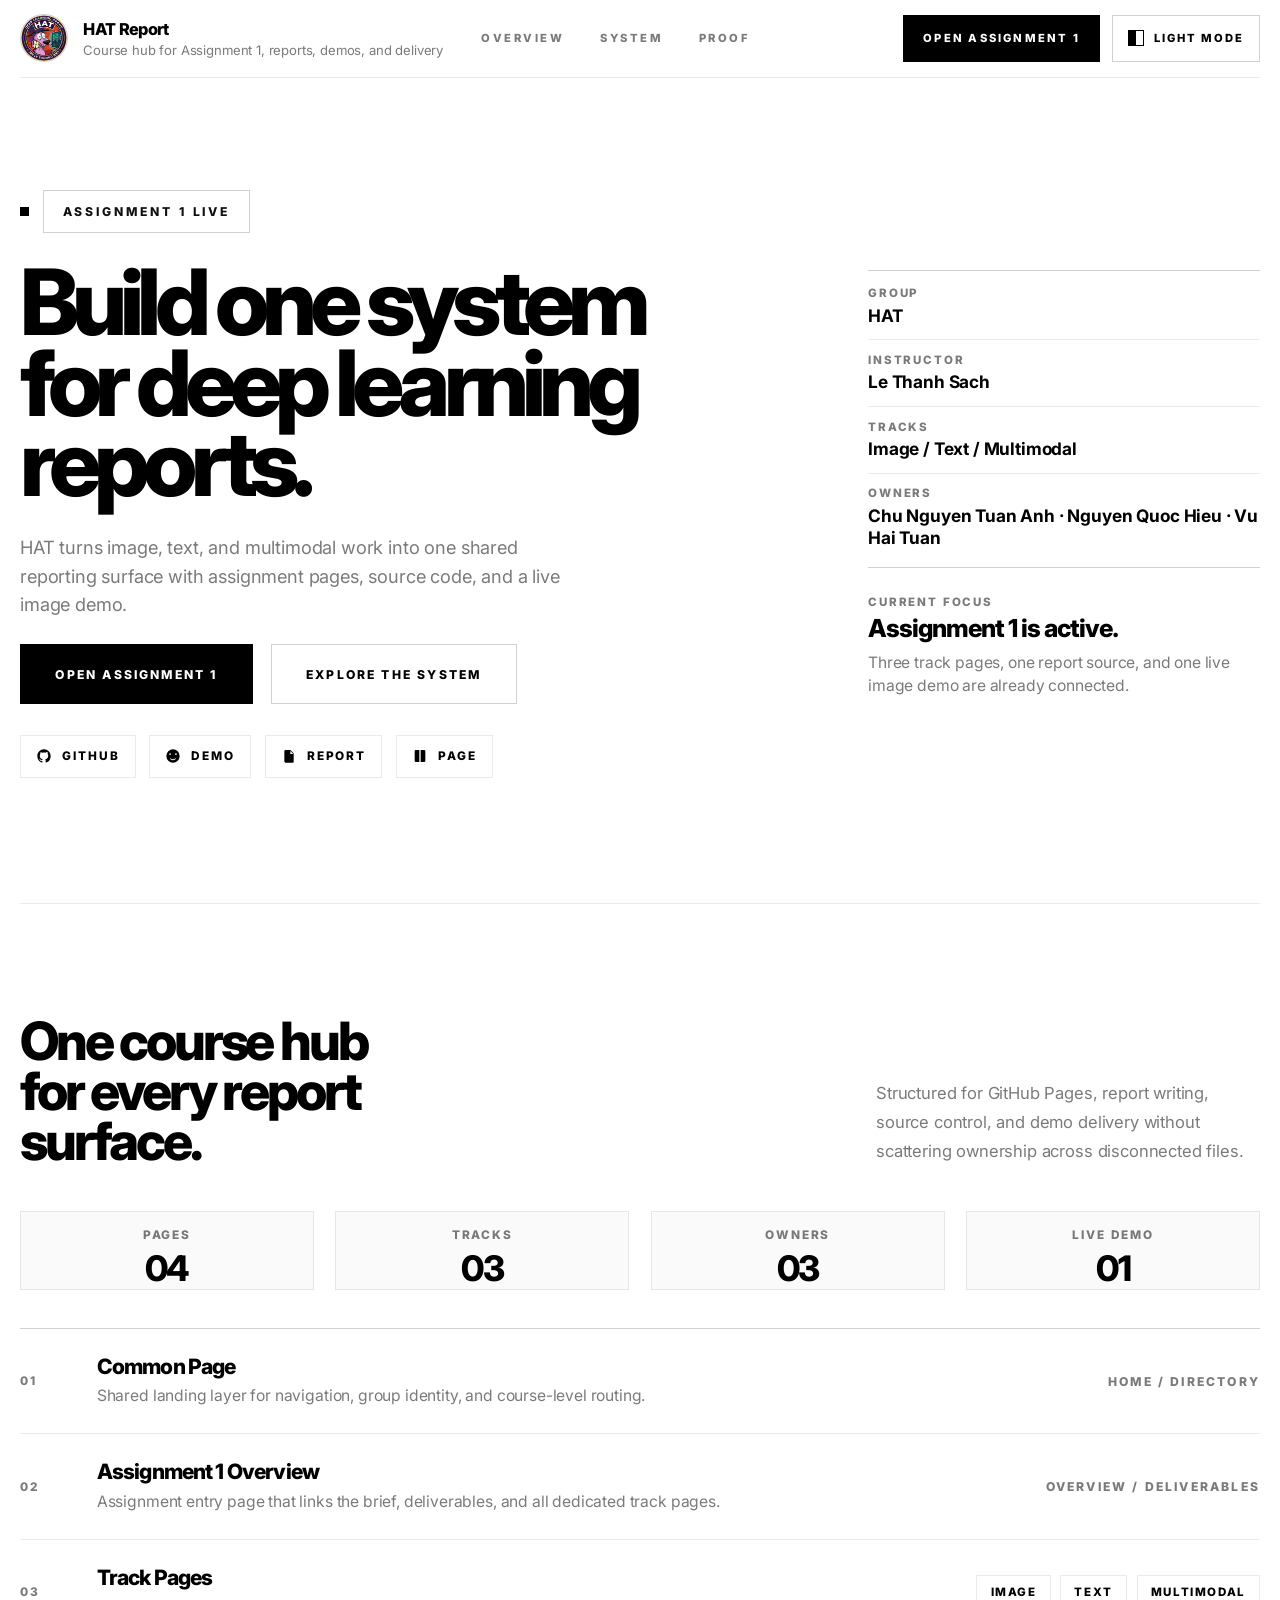
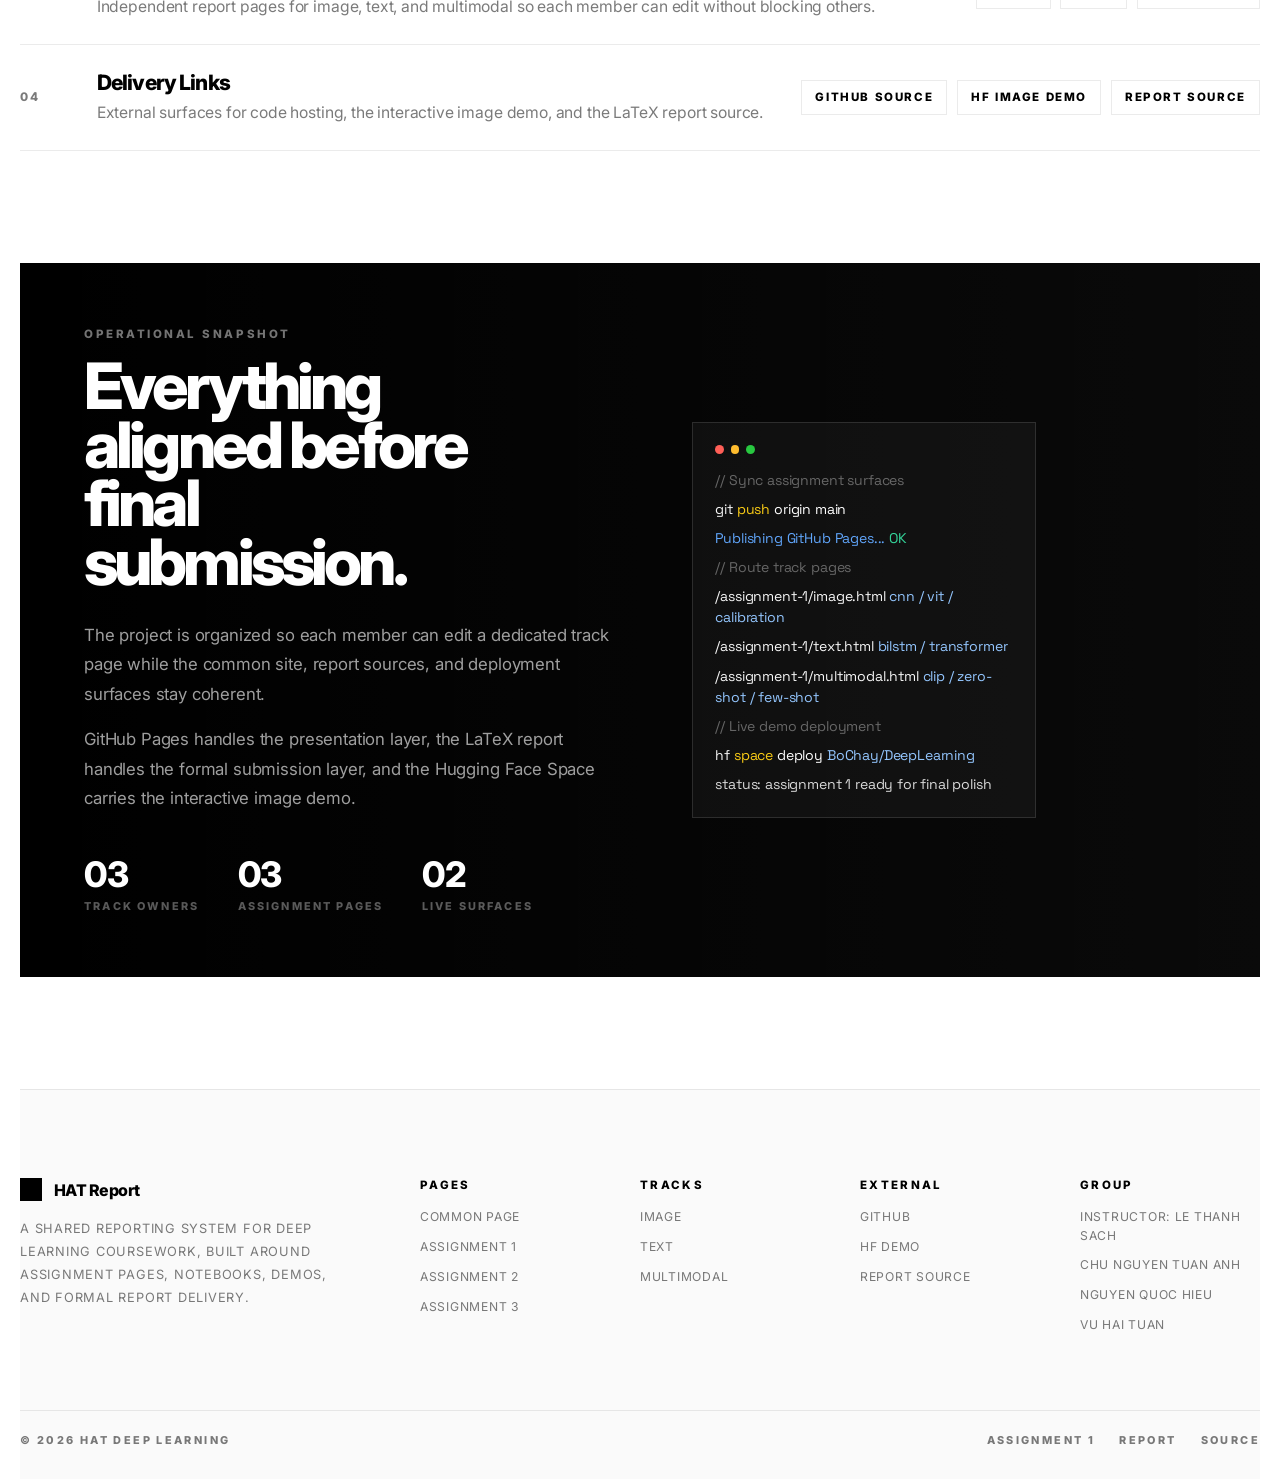
==== commit 61f1dcb9: "Add shared logo to report headers" ====
--- a/docs/index.html
+++ b/docs/index.html
@@ -25,7 +25,9 @@
       <div class="shell topbar-inner">
         <div class="topbar-cluster">
           <a class="brand" href="./index.html" aria-label="Go to common page home">
-            <span class="brand-mark" aria-hidden="true"></span>
+            <span class="brand-mark has-logo" aria-hidden="true">
+              <img class="brand-mark-image" src="./assets/assignment-1/logo.png" alt="">
+            </span>
             <span class="brand-copy">
               <p class="brand-label">HAT Report</p>
               <p class="brand-note">Course hub for Assignment 1, reports, demos, and delivery</p>
--- a/docs/assets/styles.css
+++ b/docs/assets/styles.css
@@ -154,6 +154,23 @@
   transform: rotate(16deg);
 }
 
+.brand-mark.has-logo {
+  overflow: hidden;
+  border-radius: 999px;
+  background: rgba(255, 255, 255, 0.92);
+}
+
+.brand-mark.has-logo::before {
+  display: none;
+}
+
+.brand-mark-image {
+  width: 100%;
+  height: 100%;
+  object-fit: cover;
+  display: block;
+}
+
 .brand-copy {
   min-width: 0;
 }
@@ -1592,6 +1609,12 @@
   border-radius: 0.05rem;
   transform: none;
   background: var(--primary);
+}
+
+.home-report-page .brand-mark.has-logo {
+  border-radius: 999px;
+  background: #ffffff;
+  box-shadow: none;
 }
 
 .topbar-actions {
@@ -3182,6 +3205,11 @@
   box-shadow: var(--panel-shadow);
 }
 
+.assignment-overview-page .brand-mark.has-logo {
+  background: rgba(255, 255, 255, 0.94);
+  border-color: var(--line);
+}
+
 .assignment-overview-page .assignment-theme-actions {
   display: flex;
   align-items: center;
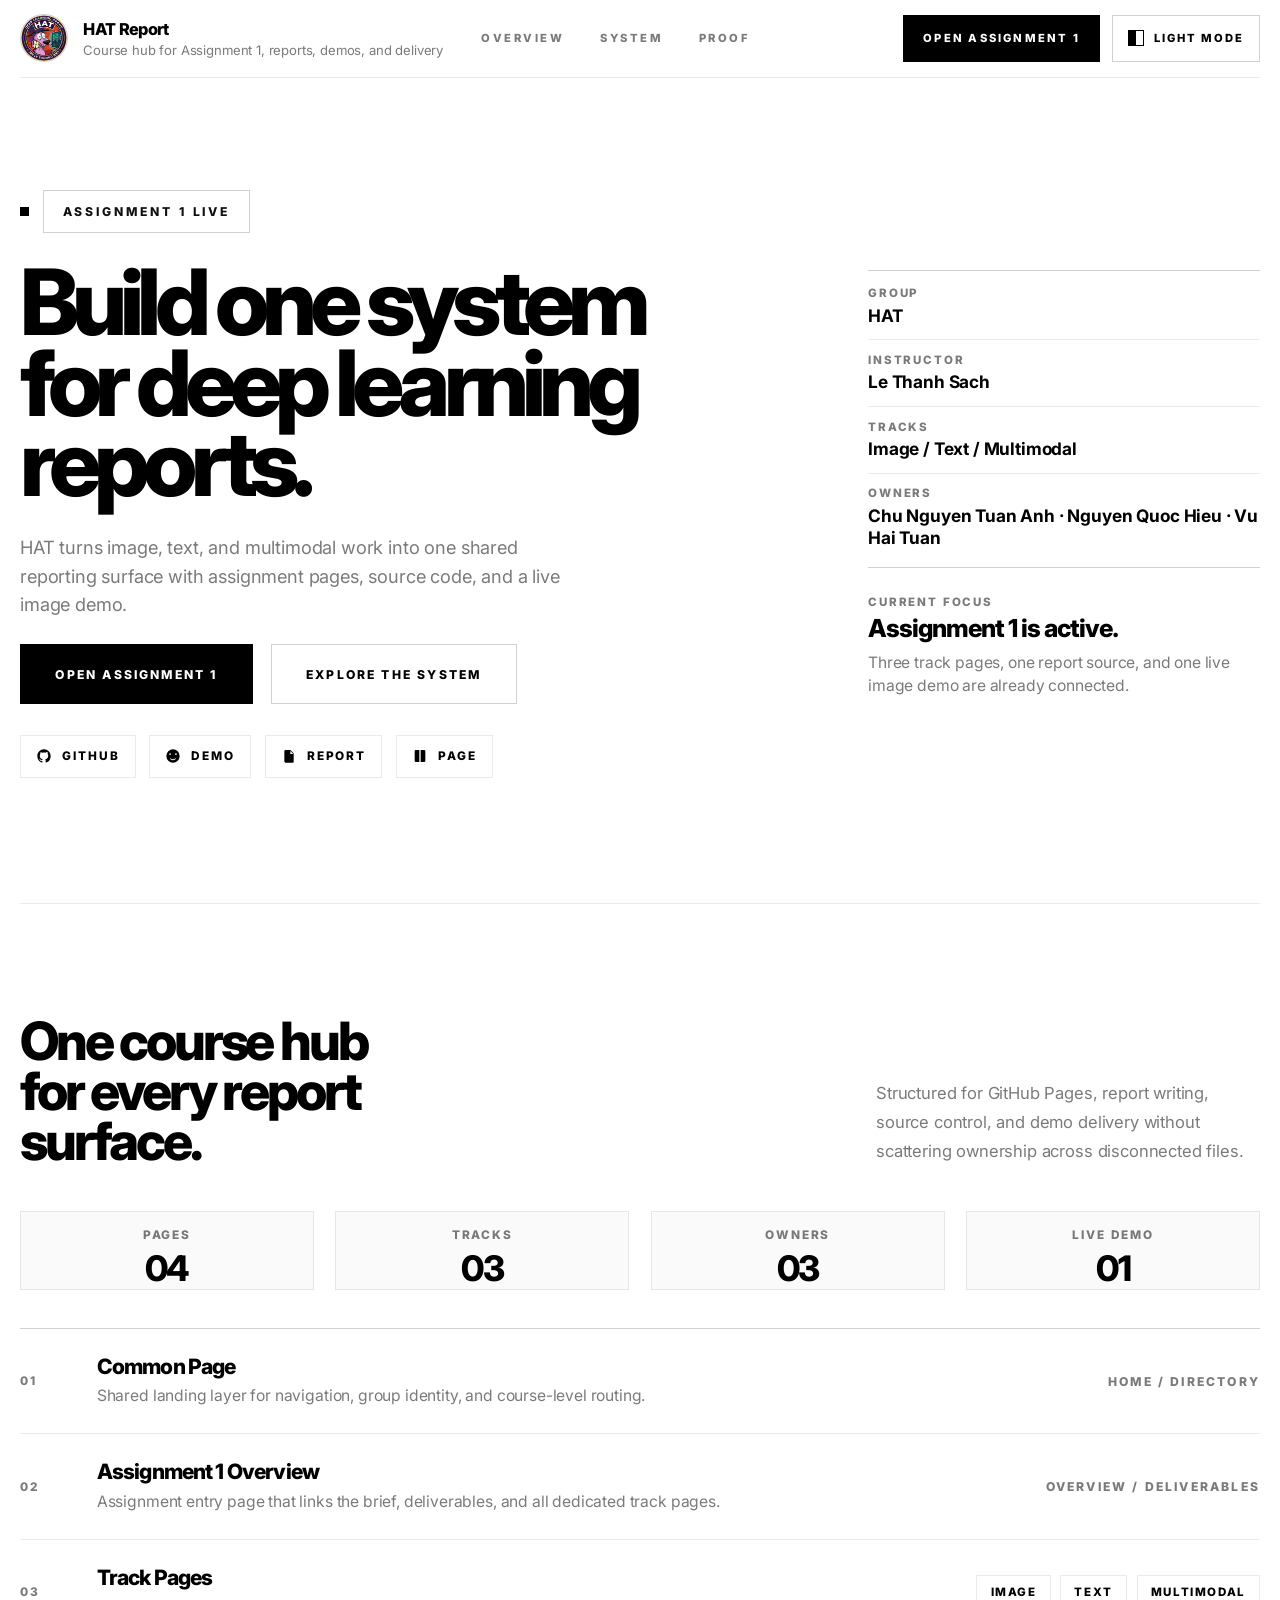
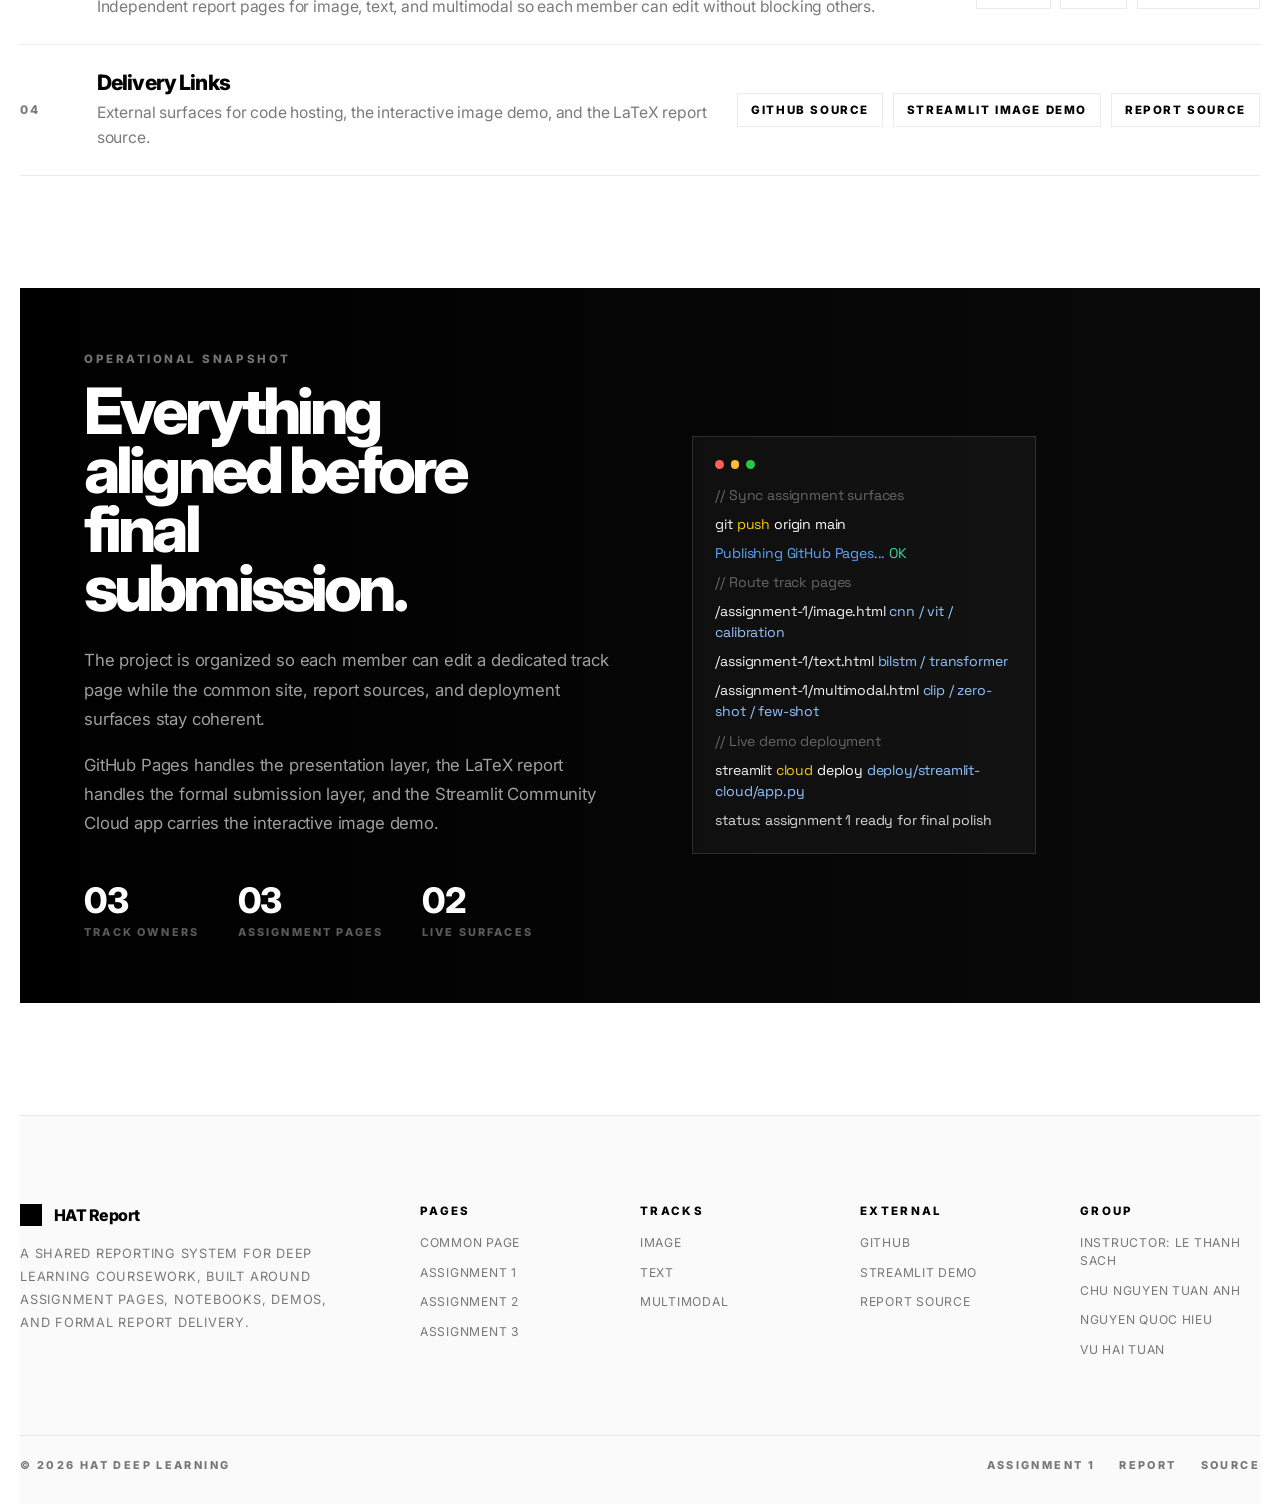
==== commit fd0bdda8: "Update site links to Streamlit demo" ====
--- a/docs/index.html
+++ b/docs/index.html
@@ -84,7 +84,7 @@
                   <span>GitHub</span>
                 </a>
 
-                <a class="hero-link" href="https://huggingface.co/spaces/BoChay/DeepLearning" target="_blank" rel="noreferrer" aria-label="Open Hugging Face demo">
+                <a class="hero-link" href="https://hat-deeplearning-tjflfkryrwcwsas6py8ta5.streamlit.app/" target="_blank" rel="noreferrer" aria-label="Open Streamlit image demo">
                   <svg viewBox="0 0 24 24" aria-hidden="true">
                     <path fill="currentColor" d="M12 2a10 10 0 1 0 10 10A10 10 0 0 0 12 2Zm-4.4 8.4a1.3 1.3 0 1 1 1.3-1.3a1.3 1.3 0 0 1-1.3 1.3Zm8.8 0a1.3 1.3 0 1 1 1.3-1.3a1.3 1.3 0 0 1-1.3 1.3Zm-.19 6.24A5.38 5.38 0 0 1 12 18.3a5.38 5.38 0 0 1-4.21-1.66a.7.7 0 1 1 1.08-.88A3.97 3.97 0 0 0 12 16.9a3.97 3.97 0 0 0 3.13-1.14a.7.7 0 0 1 1.06.92Z"/>
                   </svg>
@@ -204,7 +204,7 @@
             </div>
             <div class="system-row-links">
               <a href="https://github.com/tanh1c/HAT-Deep_Learning" target="_blank" rel="noreferrer">GitHub Source</a>
-              <a href="https://huggingface.co/spaces/BoChay/DeepLearning" target="_blank" rel="noreferrer">HF Image Demo</a>
+              <a href="https://hat-deeplearning-tjflfkryrwcwsas6py8ta5.streamlit.app/" target="_blank" rel="noreferrer">Streamlit Image Demo</a>
               <a href="./report/main.tex">Report Source</a>
             </div>
           </div>
@@ -222,7 +222,7 @@
                 and deployment surfaces stay coherent.
               </p>
               <p>
-                GitHub Pages handles the presentation layer, the LaTeX report handles the formal submission layer, and the Hugging Face Space
+                GitHub Pages handles the presentation layer, the LaTeX report handles the formal submission layer, and the Streamlit Community Cloud app
                 carries the interactive image demo.
               </p>
             </div>
@@ -258,7 +258,7 @@
               <p><span class="proof-path">/assignment-1/text.html</span> <span class="proof-link">bilstm / transformer</span></p>
               <p><span class="proof-path">/assignment-1/multimodal.html</span> <span class="proof-link">clip / zero-shot / few-shot</span></p>
               <p><span class="proof-comment">// Live demo deployment</span></p>
-              <p><span class="proof-command">hf</span> <span class="proof-keyword">space</span> <span class="proof-arg">deploy</span> <span class="proof-link">BoChay/DeepLearning</span></p>
+              <p><span class="proof-command">streamlit</span> <span class="proof-keyword">cloud</span> <span class="proof-arg">deploy</span> <span class="proof-link">deploy/streamlit-cloud/app.py</span></p>
               <p class="proof-highlight">status: assignment 1 ready for final polish</p>
             </div>
           </div>
@@ -297,7 +297,7 @@
         <div class="home-footer-column">
           <h3>External</h3>
           <a href="https://github.com/tanh1c/HAT-Deep_Learning" target="_blank" rel="noreferrer">GitHub</a>
-          <a href="https://huggingface.co/spaces/BoChay/DeepLearning" target="_blank" rel="noreferrer">HF Demo</a>
+          <a href="https://hat-deeplearning-tjflfkryrwcwsas6py8ta5.streamlit.app/" target="_blank" rel="noreferrer">Streamlit Demo</a>
           <a href="./report/main.tex">Report Source</a>
         </div>
 
--- a/docs/assets/styles.css
+++ b/docs/assets/styles.css
@@ -3284,8 +3284,22 @@
   color: var(--text-strong);
 }
 
+.assignment-overview-page .side-rail-link {
+  color: var(--text);
+}
+
+.assignment-overview-page .side-rail-label {
+  color: var(--text);
+}
+
 .assignment-overview-page .side-rail-link.is-active {
   background: linear-gradient(135deg, var(--surface-hover), var(--surface-hover-strong));
+}
+
+.assignment-overview-page .side-rail-link:hover .side-rail-label,
+.assignment-overview-page .side-rail-link:focus-visible .side-rail-label,
+.assignment-overview-page .side-rail-link.is-active .side-rail-label {
+  color: var(--text-strong);
 }
 
 .assignment-overview-page .side-rail-icon {
@@ -3338,6 +3352,18 @@
 .assignment-overview-page .footer-links a:hover,
 .assignment-overview-page .footer-links a:focus-visible {
   color: var(--primary-deep);
+}
+
+.assignment-overview-page .eyebrow {
+  border-color: rgba(108, 119, 80, 0.26);
+  background: rgba(108, 119, 80, 0.1);
+  color: var(--primary-deep);
+}
+
+html[data-assignment-theme="dark"] .assignment-overview-page .eyebrow {
+  border-color: rgba(148, 165, 117, 0.28);
+  background: rgba(148, 165, 117, 0.14);
+  color: #dce6c6;
 }
 
 .assignment-overview-page .section-copy,
@@ -3440,3 +3466,1379 @@
     justify-content: center;
   }
 }
+
+/* --- IMAGE REPORT THEME OVERRIDES --- */
+.image-report-page {
+  transition: background-color 220ms ease, color 220ms ease;
+}
+
+html[data-image-theme="light"] .image-report-page {
+  --bg: #faf5ef;
+  --bg-strong: #fffaf6;
+  --panel: rgba(255, 255, 255, 0.86);
+  --panel-strong: rgba(255, 255, 255, 0.95);
+  --text: #352821;
+  --text-strong: #19120f;
+  --muted: rgba(45, 33, 27, 0.8);
+  --body-copy: #241915;
+  --line: rgba(25, 18, 15, 0.1);
+  --line-strong: rgba(25, 18, 15, 0.16);
+  --primary: #c15f3c;
+  --primary-deep: #9f492a;
+  --accent: #c15f3c;
+  --accent-soft: rgba(193, 95, 60, 0.1);
+  --success: #1d5c46;
+  --topbar-surface: rgba(250, 244, 237, 0.88);
+  --surface-hover: rgba(255, 255, 255, 0.72);
+  --surface-hover-strong: rgba(193, 95, 60, 0.12);
+  --panel-shadow: 0 22px 54px rgba(57, 33, 20, 0.12);
+  --panel-shadow-hover: 0 28px 66px rgba(57, 33, 20, 0.16);
+  --panel-shadow-strip: rgba(25, 18, 15, 0.08);
+}
+
+html[data-image-theme="dark"] .image-report-page {
+  --bg: #0d0d0e;
+  --bg-strong: #141415;
+  --panel: rgba(15, 15, 16, 0.9);
+  --panel-strong: rgba(12, 12, 13, 0.95);
+  --text: #faf6f1;
+  --text-strong: #ffffff;
+  --muted: rgba(255, 249, 243, 0.82);
+  --body-copy: rgba(255, 255, 255, 0.9);
+  --line: rgba(255, 255, 255, 0.12);
+  --line-strong: rgba(255, 255, 255, 0.2);
+  --primary: #c15f3c;
+  --primary-deep: #9f492a;
+  --accent: #c15f3c;
+  --accent-soft: rgba(193, 95, 60, 0.12);
+  --success: #d6efe6;
+  --topbar-surface: rgba(10, 10, 11, 0.84);
+  --surface-hover: rgba(255, 255, 255, 0.06);
+  --surface-hover-strong: rgba(193, 95, 60, 0.16);
+  --panel-shadow: 0 22px 56px rgba(0, 0, 0, 0.34);
+  --panel-shadow-hover: 0 30px 68px rgba(0, 0, 0, 0.44);
+  --panel-shadow-strip: rgba(0, 0, 0, 0.28);
+}
+
+html[data-image-theme="light"] body.image-report-page {
+  background:
+    radial-gradient(circle at top left, rgba(255, 255, 255, 0.78), transparent 24%),
+    radial-gradient(circle at 82% 16%, rgba(193, 95, 60, 0.08), transparent 18%),
+    linear-gradient(180deg, #fffaf6 0%, #f7efe7 48%, #f1e6dc 100%);
+  color: var(--text);
+}
+
+html[data-image-theme="dark"] body.image-report-page {
+  background:
+    radial-gradient(circle at 18% 0%, rgba(255, 255, 255, 0.03), transparent 20%),
+    radial-gradient(circle at 82% 18%, rgba(193, 95, 60, 0.08), transparent 20%),
+    linear-gradient(180deg, #101011 0%, #090909 52%, #060606 100%);
+  color: var(--text);
+}
+
+html[data-image-theme="light"] body.image-report-page::before {
+  background-image:
+    linear-gradient(rgba(25, 18, 15, 0.03) 1px, transparent 1px),
+    linear-gradient(90deg, rgba(25, 18, 15, 0.03) 1px, transparent 1px);
+  opacity: 0.72;
+}
+
+html[data-image-theme="light"] body.image-report-page::after {
+  background: linear-gradient(180deg, rgba(255, 255, 255, 0.16), transparent 34%, rgba(255, 255, 255, 0.08));
+}
+
+.image-report-page .topbar-inner {
+  background: var(--topbar-surface);
+  border-color: var(--line);
+  box-shadow: var(--panel-shadow);
+}
+
+.image-report-page .topbar {
+  transition: opacity 0.36s ease, transform 0.44s cubic-bezier(0.22, 1, 0.36, 1);
+}
+
+.image-report-page.nav-docked .topbar {
+  opacity: 0;
+  pointer-events: none;
+  transform: translateY(-1.4rem);
+}
+
+.image-report-page .image-theme-actions {
+  display: flex;
+  align-items: center;
+  gap: 0.7rem;
+}
+
+.image-report-page .image-theme-toggle {
+  min-height: 2.9rem;
+  padding: 0 1rem;
+  border: 1px solid var(--line-strong);
+  border-radius: 999px;
+  background: var(--panel-strong);
+  color: var(--text-strong);
+  font-size: 0.72rem;
+  font-weight: 700;
+  letter-spacing: 0.14em;
+  text-transform: uppercase;
+  transition: background-color 180ms ease, border-color 180ms ease, color 180ms ease, transform 180ms ease;
+}
+
+.image-report-page .image-theme-toggle:hover,
+.image-report-page .image-theme-toggle:focus-visible {
+  background: var(--surface-hover);
+  border-color: var(--line-strong);
+  outline: none;
+  transform: translateY(-1px);
+}
+
+.image-report-page .theme-toggle-indicator {
+  width: 1.05rem;
+  height: 1.05rem;
+  border-radius: 999px;
+  background: linear-gradient(135deg, var(--primary), var(--primary-deep));
+  box-shadow: inset 0 1px 0 rgba(255, 255, 255, 0.38);
+}
+
+html[data-image-theme="dark"] .image-report-page .theme-toggle-indicator {
+  box-shadow: inset 0 1px 0 rgba(255, 255, 255, 0.18);
+}
+
+.image-report-page .panel {
+  background: var(--panel);
+  border-color: var(--line);
+  box-shadow: var(--panel-shadow), inset 0 1px 0 rgba(255, 255, 255, 0.28);
+}
+
+.image-report-page.nav-docked .side-rail-nav {
+  opacity: 1;
+  transform: translate(0, -50%);
+  pointer-events: auto;
+}
+
+.image-report-page .side-rail-nav {
+  background: var(--panel-strong);
+  border-color: var(--line);
+  box-shadow: var(--panel-shadow);
+}
+
+.image-report-page .side-rail-nav:hover,
+.image-report-page .side-rail-nav:focus-within {
+  border-color: var(--line-strong);
+  box-shadow: var(--panel-shadow-hover);
+}
+
+.image-report-page .side-rail-link {
+  color: var(--text);
+}
+
+.image-report-page .side-rail-label {
+  color: var(--text);
+}
+
+.image-report-page .side-rail-link:hover,
+.image-report-page .side-rail-link:focus-visible,
+.image-report-page .side-rail-link.is-active {
+  background: var(--surface-hover);
+  border-color: var(--line);
+  color: var(--text-strong);
+}
+
+.image-report-page .side-rail-link.is-active {
+  background: linear-gradient(135deg, var(--surface-hover), var(--surface-hover-strong));
+}
+
+.image-report-page .side-rail-link:hover .side-rail-label,
+.image-report-page .side-rail-link:focus-visible .side-rail-label,
+.image-report-page .side-rail-link.is-active .side-rail-label {
+  color: var(--text-strong);
+}
+
+.image-report-page .side-rail-icon {
+  border-color: var(--line);
+  background: rgba(255, 255, 255, 0.38);
+  color: var(--text-strong);
+  box-shadow: none;
+}
+
+html[data-image-theme="dark"] .image-report-page .side-rail-icon {
+  background: rgba(255, 255, 255, 0.05);
+}
+
+.image-report-page .side-rail-link:hover .side-rail-icon,
+.image-report-page .side-rail-link:focus-visible .side-rail-icon,
+.image-report-page .side-rail-link.is-active .side-rail-icon {
+  color: var(--text-strong);
+  border-color: rgba(193, 95, 60, 0.22);
+  background: rgba(193, 95, 60, 0.12);
+  box-shadow: 0 0 0 0.22rem rgba(193, 95, 60, 0.08);
+}
+
+.image-report-page .side-rail-link-home,
+.image-report-page .side-rail-link-track {
+  color: var(--text);
+}
+
+.image-report-page .panel::after {
+  background: var(--panel-shadow-strip);
+  opacity: 0.5;
+}
+
+.image-report-page .panel:hover {
+  box-shadow: var(--panel-shadow-hover), inset 0 1px 0 rgba(255, 255, 255, 0.34);
+  border-color: var(--line-strong);
+}
+
+.image-report-page .hero-card::before,
+.image-report-page .page-callout::before,
+.image-report-page .content-card::before,
+.image-report-page .kpi-card::before {
+  background:
+    linear-gradient(180deg, rgba(255, 255, 255, 0.28), transparent 22%),
+    linear-gradient(315deg, rgba(193, 95, 60, 0.08), transparent 34%);
+}
+
+.image-report-page .eyebrow {
+  border-color: rgba(193, 95, 60, 0.24);
+  background: rgba(193, 95, 60, 0.1);
+  color: var(--primary-deep);
+}
+
+html[data-image-theme="dark"] .image-report-page .eyebrow {
+  border-color: rgba(193, 95, 60, 0.28);
+  background: rgba(193, 95, 60, 0.14);
+  color: #ffd7c9;
+}
+
+.image-report-page .page-hero h1 span,
+.image-report-page .card-kicker,
+.image-report-page .footer-links a:hover,
+.image-report-page .footer-links a:focus-visible {
+  color: var(--primary-deep);
+}
+
+.image-report-page .page-subtitle,
+.image-report-page .section-copy,
+.image-report-page .deliverable-note,
+.image-report-page .track-copy,
+.image-report-page .mini-list li,
+.image-report-page .repo-list li,
+.image-report-page .placeholder-list li,
+.image-report-page .compare-table td {
+  color: var(--body-copy, var(--muted));
+}
+
+.image-report-page .figure-caption,
+.image-report-page .footer-card p {
+  color: var(--muted);
+}
+
+.image-report-page .button-primary {
+  background: linear-gradient(135deg, var(--primary), var(--primary-deep));
+  border-color: rgba(255, 255, 255, 0.16);
+  color: #fffaf7;
+  box-shadow: 0 16px 34px rgba(193, 95, 60, 0.2);
+}
+
+.image-report-page .button-primary:hover,
+.image-report-page .button-primary:focus-visible {
+  background: linear-gradient(135deg, #d06c46, #b65534);
+  border-color: transparent;
+}
+
+.image-report-page .button-secondary {
+  background: var(--panel-strong);
+  border-color: var(--line);
+  color: var(--text-strong);
+  box-shadow: none;
+}
+
+.image-report-page .button-secondary:hover,
+.image-report-page .button-secondary:focus-visible {
+  background: var(--surface-hover);
+  border-color: var(--line-strong);
+}
+
+.image-report-page .meta-item {
+  background: linear-gradient(135deg, rgba(193, 95, 60, 0.12), rgba(255, 255, 255, 0.56));
+  border-color: rgba(193, 95, 60, 0.18);
+  box-shadow: inset 0 1px 0 rgba(255, 255, 255, 0.24);
+}
+
+html[data-image-theme="dark"] .image-report-page .meta-item {
+  background: linear-gradient(135deg, rgba(193, 95, 60, 0.18), rgba(193, 95, 60, 0.08));
+}
+
+.image-report-page .status-pill {
+  border-color: rgba(193, 95, 60, 0.2);
+  background: rgba(193, 95, 60, 0.1);
+  color: var(--success);
+}
+
+.image-report-page .chip {
+  border-color: var(--line);
+  background: rgba(255, 255, 255, 0.46);
+  color: var(--text);
+}
+
+html[data-image-theme="dark"] .image-report-page .chip {
+  background: rgba(255, 255, 255, 0.04);
+}
+
+.image-report-page .report-nav a {
+  border-color: rgba(193, 95, 60, 0.2);
+  background: linear-gradient(135deg, var(--primary), var(--primary-deep));
+  color: #fff9f5;
+}
+
+.image-report-page .report-nav a:hover,
+.image-report-page .report-nav a:focus-visible {
+  background: linear-gradient(135deg, #d06c46, #b65534);
+  border-color: transparent;
+}
+
+.image-report-page .mono-list li {
+  background: linear-gradient(135deg, rgba(193, 95, 60, 0.12), rgba(193, 95, 60, 0.05));
+  border-color: rgba(193, 95, 60, 0.18);
+  color: var(--text);
+}
+
+.image-report-page .footer-card {
+  background: var(--panel-strong);
+  color: var(--text);
+}
+
+.image-report-page .footer-links a {
+  color: var(--text-strong);
+}
+
+.image-report-page .figure-frame {
+  position: relative;
+}
+
+.image-report-page .figure-frame img {
+  display: block;
+  cursor: zoom-in;
+  transition: transform 260ms ease, filter 260ms ease;
+  transform-origin: center center;
+}
+
+.image-report-page .figure-frame:hover img,
+.image-report-page .figure-frame:focus-within img {
+  transform: scale(1.035);
+  filter: saturate(1.02) contrast(1.01);
+}
+
+.image-report-page.lightbox-open {
+  overflow: hidden;
+}
+
+.image-lightbox[hidden] {
+  display: none;
+}
+
+.image-lightbox {
+  position: fixed;
+  inset: 0;
+  z-index: 120;
+  display: grid;
+  place-items: center;
+  padding: 1.5rem;
+}
+
+.image-lightbox-backdrop {
+  position: absolute;
+  inset: 0;
+  background: rgba(9, 10, 12, 0.82);
+  backdrop-filter: blur(10px);
+}
+
+.image-lightbox-shell {
+  position: relative;
+  z-index: 1;
+  width: min(92vw, 1480px);
+  height: min(90vh, 960px);
+  display: grid;
+  grid-template-rows: auto 1fr auto;
+  gap: 0.9rem;
+  padding: 1rem;
+  border-radius: 1.4rem;
+  border: 1px solid rgba(255, 255, 255, 0.16);
+  background: rgba(17, 17, 18, 0.88);
+  box-shadow: 0 30px 80px rgba(0, 0, 0, 0.42);
+}
+
+.image-lightbox-toolbar {
+  display: flex;
+  justify-content: flex-end;
+  gap: 0.65rem;
+}
+
+.image-lightbox-button {
+  appearance: none;
+  border: 1px solid rgba(255, 255, 255, 0.14);
+  background: rgba(255, 255, 255, 0.08);
+  color: #f7f4ef;
+  border-radius: 999px;
+  padding: 0.7rem 1rem;
+  min-width: 3rem;
+  display: inline-flex;
+  align-items: center;
+  justify-content: center;
+  text-decoration: none;
+  font: inherit;
+  font-weight: 700;
+  cursor: pointer;
+  transition: background 180ms ease, border-color 180ms ease, transform 180ms ease;
+}
+
+.image-lightbox-button:hover,
+.image-lightbox-button:focus-visible {
+  background: rgba(255, 255, 255, 0.14);
+  border-color: rgba(255, 255, 255, 0.24);
+  transform: translateY(-1px);
+}
+
+.image-lightbox-stage {
+  position: relative;
+  overflow: hidden;
+  border-radius: 1rem;
+  border: 1px solid rgba(255, 255, 255, 0.08);
+  background:
+    radial-gradient(circle at center, rgba(255, 255, 255, 0.04), transparent 48%),
+    rgba(11, 11, 12, 0.96);
+  cursor: grab;
+  user-select: none;
+  touch-action: none;
+}
+
+.image-lightbox-stage.is-dragging {
+  cursor: grabbing;
+}
+
+.image-lightbox-image {
+  position: absolute;
+  top: 50%;
+  left: 50%;
+  width: auto;
+  height: auto;
+  max-width: none;
+  max-height: none;
+  transform: translate(-50%, -50%) scale(1);
+  transform-origin: center center;
+  will-change: transform;
+  user-select: none;
+  -webkit-user-drag: none;
+  image-rendering: auto;
+  box-shadow: 0 18px 40px rgba(0, 0, 0, 0.26);
+}
+
+.image-lightbox-caption {
+  margin: 0;
+  color: rgba(247, 244, 239, 0.88);
+  font-size: 0.96rem;
+  line-height: 1.6;
+  text-align: center;
+}
+
+html[data-image-theme="light"] .image-lightbox-shell {
+  border-color: rgba(38, 24, 16, 0.14);
+  background: rgba(255, 252, 247, 0.9);
+}
+
+html[data-image-theme="light"] .image-lightbox-backdrop {
+  background: rgba(14, 12, 10, 0.54);
+}
+
+html[data-image-theme="light"] .image-lightbox-button {
+  border-color: rgba(30, 22, 16, 0.14);
+  background: rgba(255, 255, 255, 0.78);
+  color: #261c14;
+}
+
+html[data-image-theme="light"] .image-lightbox-button:hover,
+html[data-image-theme="light"] .image-lightbox-button:focus-visible {
+  background: rgba(255, 255, 255, 0.96);
+  border-color: rgba(30, 22, 16, 0.24);
+}
+
+html[data-image-theme="light"] .image-lightbox-stage {
+  border-color: rgba(30, 22, 16, 0.08);
+  background:
+    radial-gradient(circle at center, rgba(30, 22, 16, 0.03), transparent 48%),
+    rgba(244, 239, 233, 0.96);
+}
+
+html[data-image-theme="light"] .image-lightbox-caption {
+  color: rgba(38, 28, 20, 0.9);
+}
+
+@media (max-width: 980px) {
+  .image-report-page .topbar-inner {
+    gap: 0.9rem;
+  }
+
+  .image-report-page .image-theme-actions {
+    width: 100%;
+    justify-content: flex-start;
+  }
+
+  .image-report-page .topbar,
+  .image-report-page.nav-docked .topbar {
+    opacity: 1;
+    pointer-events: auto;
+    transform: none;
+  }
+}
+
+@media (max-width: 620px) {
+  .image-report-page .image-theme-toggle {
+    width: 100%;
+    justify-content: center;
+  }
+
+  .image-report-page .side-rail-nav {
+    display: none;
+  }
+
+  .image-lightbox {
+    padding: 0.8rem;
+  }
+
+  .image-lightbox-shell {
+    width: min(96vw, 1480px);
+    height: min(92vh, 960px);
+    padding: 0.75rem;
+  }
+
+  .image-lightbox-toolbar {
+    flex-wrap: wrap;
+    justify-content: center;
+  }
+}
+
+/* --- TEXT REPORT THEME OVERRIDES --- */
+.text-report-page {
+  transition: background-color 220ms ease, color 220ms ease;
+}
+
+html[data-text-theme="light"] .text-report-page {
+  --bg: #f4f7fc;
+  --bg-strong: #fbfcff;
+  --panel: rgba(255, 255, 255, 0.88);
+  --panel-strong: rgba(255, 255, 255, 0.95);
+  --text: #1f2c3d;
+  --text-strong: #111827;
+  --muted: rgba(31, 44, 61, 0.8);
+  --body-copy: #172230;
+  --line: rgba(17, 24, 39, 0.1);
+  --line-strong: rgba(17, 24, 39, 0.18);
+  --primary: #4182eb;
+  --primary-deep: #2a61ba;
+  --accent: #4182eb;
+  --accent-soft: rgba(65, 130, 235, 0.1);
+  --success: #21654f;
+  --formula-border: rgba(17, 24, 39, 0.14);
+  --topbar-surface: rgba(247, 249, 254, 0.88);
+  --surface-hover: rgba(255, 255, 255, 0.78);
+  --surface-hover-strong: rgba(65, 130, 235, 0.12);
+  --panel-shadow: 0 22px 54px rgba(36, 55, 86, 0.11);
+  --panel-shadow-hover: 0 28px 66px rgba(36, 55, 86, 0.16);
+  --panel-shadow-strip: rgba(17, 24, 39, 0.08);
+}
+
+html[data-text-theme="dark"] .text-report-page {
+  --bg: #0d1117;
+  --bg-strong: #141b24;
+  --panel: rgba(15, 20, 29, 0.9);
+  --panel-strong: rgba(12, 16, 24, 0.95);
+  --text: #f5f9ff;
+  --text-strong: #ffffff;
+  --muted: rgba(245, 249, 255, 0.84);
+  --body-copy: rgba(255, 255, 255, 0.9);
+  --line: rgba(255, 255, 255, 0.12);
+  --line-strong: rgba(255, 255, 255, 0.2);
+  --primary: #4182eb;
+  --primary-deep: #2a61ba;
+  --accent: #6aa3ff;
+  --accent-soft: rgba(65, 130, 235, 0.12);
+  --success: #d4efe6;
+  --formula-border: rgba(255, 255, 255, 0.16);
+  --topbar-surface: rgba(11, 16, 24, 0.84);
+  --surface-hover: rgba(255, 255, 255, 0.06);
+  --surface-hover-strong: rgba(65, 130, 235, 0.16);
+  --panel-shadow: 0 22px 56px rgba(0, 0, 0, 0.34);
+  --panel-shadow-hover: 0 30px 68px rgba(0, 0, 0, 0.44);
+  --panel-shadow-strip: rgba(0, 0, 0, 0.28);
+}
+
+html[data-text-theme="light"] body.text-report-page {
+  background:
+    radial-gradient(circle at top left, rgba(255, 255, 255, 0.78), transparent 24%),
+    radial-gradient(circle at 84% 16%, rgba(65, 130, 235, 0.08), transparent 18%),
+    linear-gradient(180deg, #fbfcff 0%, #f4f7fc 48%, #edf2fa 100%);
+  color: var(--text);
+}
+
+html[data-text-theme="dark"] body.text-report-page {
+  background:
+    radial-gradient(circle at 18% 0%, rgba(255, 255, 255, 0.03), transparent 20%),
+    radial-gradient(circle at 82% 18%, rgba(65, 130, 235, 0.08), transparent 20%),
+    linear-gradient(180deg, #111827 0%, #0b1118 52%, #070b11 100%);
+  color: var(--text);
+}
+
+html[data-text-theme="light"] body.text-report-page::before {
+  background-image:
+    linear-gradient(rgba(17, 24, 39, 0.03) 1px, transparent 1px),
+    linear-gradient(90deg, rgba(17, 24, 39, 0.03) 1px, transparent 1px);
+  opacity: 0.72;
+}
+
+html[data-text-theme="light"] body.text-report-page::after {
+  background: linear-gradient(180deg, rgba(255, 255, 255, 0.16), transparent 34%, rgba(255, 255, 255, 0.08));
+}
+
+.text-report-page .topbar-inner {
+  background: var(--topbar-surface);
+  border-color: var(--line);
+  box-shadow: var(--panel-shadow);
+}
+
+.text-report-page .topbar {
+  transition: opacity 0.36s ease, transform 0.44s cubic-bezier(0.22, 1, 0.36, 1);
+}
+
+.text-report-page.nav-docked .topbar {
+  opacity: 0;
+  pointer-events: none;
+  transform: translateY(-1.4rem);
+}
+
+.text-report-page .text-theme-actions {
+  display: flex;
+  align-items: center;
+  gap: 0.7rem;
+}
+
+.text-report-page .text-theme-toggle {
+  min-height: 2.9rem;
+  padding: 0 1rem;
+  border: 1px solid var(--line-strong);
+  border-radius: 999px;
+  background: var(--panel-strong);
+  color: var(--text-strong);
+  font-size: 0.72rem;
+  font-weight: 700;
+  letter-spacing: 0.14em;
+  text-transform: uppercase;
+  transition: background-color 180ms ease, border-color 180ms ease, color 180ms ease, transform 180ms ease;
+}
+
+.text-report-page .text-theme-toggle:hover,
+.text-report-page .text-theme-toggle:focus-visible {
+  background: var(--surface-hover);
+  border-color: var(--line-strong);
+  outline: none;
+  transform: translateY(-1px);
+}
+
+.text-report-page .theme-toggle-indicator {
+  width: 1.05rem;
+  height: 1.05rem;
+  border-radius: 999px;
+  background: linear-gradient(135deg, var(--primary), var(--primary-deep));
+  box-shadow: inset 0 1px 0 rgba(255, 255, 255, 0.38);
+}
+
+html[data-text-theme="dark"] .text-report-page .theme-toggle-indicator {
+  box-shadow: inset 0 1px 0 rgba(255, 255, 255, 0.18);
+}
+
+.text-report-page main > section:first-of-type {
+  position: relative;
+  background: var(--panel);
+  border: 1px solid var(--line);
+  border-radius: 1.75rem;
+  box-shadow: var(--panel-shadow), inset 0 1px 0 rgba(255, 255, 255, 0.28);
+  padding: 1.5rem;
+  overflow: hidden;
+}
+
+.text-report-page main > section:first-of-type::before {
+  content: "";
+  position: absolute;
+  inset: 0;
+  pointer-events: none;
+  background:
+    linear-gradient(180deg, rgba(255, 255, 255, 0.26), transparent 22%),
+    linear-gradient(315deg, rgba(65, 130, 235, 0.08), transparent 34%);
+}
+
+.text-report-page main > section:first-of-type > * {
+  position: relative;
+  z-index: 1;
+}
+
+.text-report-page .panel {
+  background: var(--panel);
+  border-color: var(--line);
+  box-shadow: var(--panel-shadow), inset 0 1px 0 rgba(255, 255, 255, 0.28);
+}
+
+.text-report-page.nav-docked .side-rail-nav {
+  opacity: 1;
+  transform: translate(0, -50%);
+  pointer-events: auto;
+}
+
+.text-report-page .side-rail-nav {
+  background: var(--panel-strong);
+  border-color: var(--line);
+  box-shadow: var(--panel-shadow);
+}
+
+.text-report-page .side-rail-nav:hover,
+.text-report-page .side-rail-nav:focus-within {
+  border-color: var(--line-strong);
+  box-shadow: var(--panel-shadow-hover);
+}
+
+.text-report-page .side-rail-link {
+  color: var(--text);
+}
+
+.text-report-page .side-rail-label {
+  color: var(--text);
+}
+
+.text-report-page .side-rail-link:hover,
+.text-report-page .side-rail-link:focus-visible,
+.text-report-page .side-rail-link.is-active {
+  background: var(--surface-hover);
+  border-color: var(--line);
+  color: var(--text-strong);
+}
+
+.text-report-page .side-rail-link.is-active {
+  background: linear-gradient(135deg, var(--surface-hover), var(--surface-hover-strong));
+}
+
+.text-report-page .side-rail-link:hover .side-rail-label,
+.text-report-page .side-rail-link:focus-visible .side-rail-label,
+.text-report-page .side-rail-link.is-active .side-rail-label {
+  color: var(--text-strong);
+}
+
+.text-report-page .side-rail-icon {
+  border-color: var(--line);
+  background: rgba(255, 255, 255, 0.38);
+  color: var(--text-strong);
+  box-shadow: none;
+}
+
+html[data-text-theme="dark"] .text-report-page .side-rail-icon {
+  background: rgba(255, 255, 255, 0.05);
+}
+
+.text-report-page .side-rail-link:hover .side-rail-icon,
+.text-report-page .side-rail-link:focus-visible .side-rail-icon,
+.text-report-page .side-rail-link.is-active .side-rail-icon {
+  color: var(--text-strong);
+  border-color: rgba(65, 130, 235, 0.22);
+  background: rgba(65, 130, 235, 0.12);
+  box-shadow: 0 0 0 0.22rem rgba(65, 130, 235, 0.08);
+}
+
+.text-report-page .side-rail-link-home,
+.text-report-page .side-rail-link-track {
+  color: var(--text);
+}
+
+.text-report-page .panel::after {
+  background: var(--panel-shadow-strip);
+  opacity: 0.5;
+}
+
+.text-report-page .panel:hover {
+  box-shadow: var(--panel-shadow-hover), inset 0 1px 0 rgba(255, 255, 255, 0.34);
+  border-color: var(--line-strong);
+}
+
+.text-report-page .report-card::before,
+.text-report-page .kpi-card::before {
+  background:
+    linear-gradient(180deg, rgba(255, 255, 255, 0.28), transparent 22%),
+    linear-gradient(315deg, rgba(65, 130, 235, 0.08), transparent 34%);
+}
+
+.text-report-page .eyebrow {
+  border-color: rgba(65, 130, 235, 0.24);
+  background: rgba(65, 130, 235, 0.1);
+  color: var(--primary-deep);
+}
+
+html[data-text-theme="dark"] .text-report-page .eyebrow {
+  border-color: rgba(65, 130, 235, 0.28);
+  background: rgba(65, 130, 235, 0.14);
+  color: #d7e7ff;
+}
+
+.text-report-page h1 span,
+.text-report-page .card-kicker,
+.text-report-page .footer-links a:hover,
+.text-report-page .footer-links a:focus-visible,
+.text-report-page .text-link:hover,
+.text-report-page .text-link:focus-visible {
+  color: var(--primary-deep);
+}
+
+.text-report-page .section-copy,
+.text-report-page .track-copy,
+.text-report-page .deliverable-note,
+.text-report-page .mini-list li {
+  color: var(--body-copy, var(--muted));
+}
+
+.text-report-page .figure-caption,
+.text-report-page .kpi-note,
+.text-report-page .footer-card p {
+  color: var(--muted);
+}
+
+.text-report-page .button-primary {
+  background: linear-gradient(135deg, var(--primary), var(--primary-deep));
+  border-color: rgba(255, 255, 255, 0.16);
+  color: #f7fbff;
+  box-shadow: 0 16px 34px rgba(65, 130, 235, 0.2);
+}
+
+.text-report-page .button-primary:hover,
+.text-report-page .button-primary:focus-visible {
+  background: linear-gradient(135deg, #4f8ff7, #3b73d7);
+  border-color: transparent;
+}
+
+.text-report-page .button-secondary {
+  background: var(--panel-strong);
+  border-color: var(--line);
+  color: var(--text-strong);
+  box-shadow: none;
+}
+
+.text-report-page .button-secondary:hover,
+.text-report-page .button-secondary:focus-visible {
+  background: var(--surface-hover);
+  border-color: var(--line-strong);
+}
+
+.text-report-page .meta-item {
+  background: linear-gradient(135deg, rgba(65, 130, 235, 0.12), rgba(255, 255, 255, 0.56));
+  border-color: rgba(65, 130, 235, 0.18);
+  box-shadow: inset 0 1px 0 rgba(255, 255, 255, 0.24);
+}
+
+html[data-text-theme="dark"] .text-report-page .meta-item {
+  background: linear-gradient(135deg, rgba(65, 130, 235, 0.18), rgba(65, 130, 235, 0.08));
+}
+
+.text-report-page .status-pill {
+  border-color: rgba(65, 130, 235, 0.2);
+  background: rgba(65, 130, 235, 0.1);
+  color: var(--success);
+}
+
+.text-report-page .chip {
+  border-color: var(--line);
+  background: rgba(255, 255, 255, 0.46);
+  color: var(--text);
+}
+
+html[data-text-theme="dark"] .text-report-page .chip {
+  background: rgba(255, 255, 255, 0.04);
+}
+
+.text-report-page .report-nav a {
+  border-color: rgba(65, 130, 235, 0.2);
+  background: linear-gradient(135deg, var(--primary), var(--primary-deep));
+  color: #f7fbff;
+}
+
+.text-report-page .report-nav a:hover,
+.text-report-page .report-nav a:focus-visible {
+  background: linear-gradient(135deg, #4f8ff7, #3b73d7);
+  border-color: transparent;
+}
+
+.text-report-page .mono-list li {
+  background: linear-gradient(135deg, rgba(65, 130, 235, 0.12), rgba(65, 130, 235, 0.05));
+  border-color: rgba(65, 130, 235, 0.18);
+  color: var(--text);
+}
+
+.text-report-page .text-repo-link {
+  color: var(--primary-deep);
+  background: transparent;
+}
+
+.text-report-page .text-repo-link:hover,
+.text-report-page .text-repo-link:focus-visible {
+  background: transparent;
+  color: var(--primary);
+}
+
+.text-report-page .text-link {
+  color: var(--primary);
+}
+
+.text-report-page .compare-table th,
+.text-report-page .compare-table td,
+.text-report-page .compare-table tbody tr td,
+.text-report-page .compare-table tbody tr td * {
+  color: inherit;
+}
+
+.text-report-page .compare-table th {
+  color: var(--text-strong);
+}
+
+.text-report-page .compare-table td,
+.text-report-page .compare-table td p,
+.text-report-page .compare-table td span,
+.text-report-page .compare-table td strong {
+  color: var(--body-copy, var(--muted));
+}
+
+.text-report-page .figure-frame {
+  background: var(--panel-strong);
+  border-color: var(--line);
+  box-shadow: var(--panel-shadow);
+}
+
+.text-report-page .footer-card {
+  background: var(--panel-strong);
+  color: var(--text);
+}
+
+.text-report-page .footer-links a {
+  color: var(--text-strong);
+}
+
+.text-report-page .compare-table-wrap,
+.text-report-page .formula-box,
+.text-report-page .formula-inline {
+  color: var(--text);
+}
+
+@media (max-width: 980px) {
+  .text-report-page .topbar-inner {
+    gap: 0.9rem;
+  }
+
+  .text-report-page .text-theme-actions {
+    width: 100%;
+    justify-content: flex-start;
+  }
+
+  .text-report-page .topbar,
+  .text-report-page.nav-docked .topbar {
+    opacity: 1;
+    pointer-events: auto;
+    transform: none;
+  }
+}
+
+@media (max-width: 620px) {
+  .text-report-page .text-theme-toggle {
+    width: 100%;
+    justify-content: center;
+  }
+
+  .text-report-page main > section:first-of-type {
+    padding: 1.2rem;
+  }
+
+  .text-report-page .side-rail-nav {
+    display: none;
+  }
+}
+
+/* --- MULTIMODAL REPORT THEME OVERRIDES --- */
+.multimodal-report-page {
+  transition: background-color 220ms ease, color 220ms ease;
+}
+
+html[data-multimodal-theme="light"] .multimodal-report-page {
+  --bg: #fcf5f5;
+  --bg-strong: #fffafa;
+  --panel: rgba(255, 255, 255, 0.88);
+  --panel-strong: rgba(255, 255, 255, 0.95);
+  --text: #342224;
+  --text-strong: #181113;
+  --muted: rgba(38, 24, 27, 0.82);
+  --body-copy: #25181a;
+  --line: rgba(24, 17, 19, 0.1);
+  --line-strong: rgba(24, 17, 19, 0.18);
+  --primary: #d64545;
+  --primary-deep: #a92e2e;
+  --accent: #d64545;
+  --accent-soft: rgba(214, 69, 69, 0.1);
+  --success: #21654f;
+  --topbar-surface: rgba(252, 244, 244, 0.88);
+  --surface-hover: rgba(255, 255, 255, 0.78);
+  --surface-hover-strong: rgba(214, 69, 69, 0.12);
+  --panel-shadow: 0 22px 54px rgba(82, 35, 42, 0.12);
+  --panel-shadow-hover: 0 28px 66px rgba(82, 35, 42, 0.16);
+  --panel-shadow-strip: rgba(24, 17, 19, 0.08);
+}
+
+html[data-multimodal-theme="dark"] .multimodal-report-page {
+  --bg: #120c0d;
+  --bg-strong: #1a1113;
+  --panel: rgba(20, 13, 15, 0.9);
+  --panel-strong: rgba(17, 11, 13, 0.95);
+  --text: #faf5f5;
+  --text-strong: #ffffff;
+  --muted: rgba(255, 249, 249, 0.84);
+  --body-copy: rgba(255, 255, 255, 0.9);
+  --line: rgba(255, 255, 255, 0.12);
+  --line-strong: rgba(255, 255, 255, 0.2);
+  --primary: #d64545;
+  --primary-deep: #a92e2e;
+  --accent: #ff6b6b;
+  --accent-soft: rgba(214, 69, 69, 0.12);
+  --success: #d4efe6;
+  --topbar-surface: rgba(16, 10, 12, 0.84);
+  --surface-hover: rgba(255, 255, 255, 0.06);
+  --surface-hover-strong: rgba(214, 69, 69, 0.16);
+  --panel-shadow: 0 22px 56px rgba(0, 0, 0, 0.34);
+  --panel-shadow-hover: 0 30px 68px rgba(0, 0, 0, 0.44);
+  --panel-shadow-strip: rgba(0, 0, 0, 0.28);
+}
+
+html[data-multimodal-theme="light"] body.multimodal-report-page {
+  background:
+    radial-gradient(circle at top left, rgba(255, 255, 255, 0.78), transparent 24%),
+    radial-gradient(circle at 84% 16%, rgba(214, 69, 69, 0.08), transparent 18%),
+    linear-gradient(180deg, #fffafa 0%, #fcf5f5 48%, #f5eaea 100%);
+  color: var(--text);
+}
+
+html[data-multimodal-theme="dark"] body.multimodal-report-page {
+  background:
+    radial-gradient(circle at 18% 0%, rgba(255, 255, 255, 0.03), transparent 20%),
+    radial-gradient(circle at 82% 18%, rgba(214, 69, 69, 0.08), transparent 20%),
+    linear-gradient(180deg, #130c0d 0%, #0d090a 52%, #080506 100%);
+  color: var(--text);
+}
+
+html[data-multimodal-theme="light"] body.multimodal-report-page::before {
+  background-image:
+    linear-gradient(rgba(24, 17, 19, 0.03) 1px, transparent 1px),
+    linear-gradient(90deg, rgba(24, 17, 19, 0.03) 1px, transparent 1px);
+  opacity: 0.72;
+}
+
+html[data-multimodal-theme="light"] body.multimodal-report-page::after {
+  background: linear-gradient(180deg, rgba(255, 255, 255, 0.16), transparent 34%, rgba(255, 255, 255, 0.08));
+}
+
+.multimodal-report-page .topbar-inner {
+  background: var(--topbar-surface);
+  border-color: var(--line);
+  box-shadow: var(--panel-shadow);
+}
+
+.multimodal-report-page .topbar {
+  transition: opacity 0.36s ease, transform 0.44s cubic-bezier(0.22, 1, 0.36, 1);
+}
+
+.multimodal-report-page.nav-docked .topbar {
+  opacity: 0;
+  pointer-events: none;
+  transform: translateY(-1.4rem);
+}
+
+.multimodal-report-page .multimodal-theme-actions {
+  display: flex;
+  align-items: center;
+  gap: 0.7rem;
+}
+
+.multimodal-report-page .multimodal-theme-toggle {
+  min-height: 2.9rem;
+  padding: 0 1rem;
+  border: 1px solid var(--line-strong);
+  border-radius: 999px;
+  background: var(--panel-strong);
+  color: var(--text-strong);
+  font-size: 0.72rem;
+  font-weight: 700;
+  letter-spacing: 0.14em;
+  text-transform: uppercase;
+  transition: background-color 180ms ease, border-color 180ms ease, color 180ms ease, transform 180ms ease;
+}
+
+.multimodal-report-page .multimodal-theme-toggle:hover,
+.multimodal-report-page .multimodal-theme-toggle:focus-visible {
+  background: var(--surface-hover);
+  border-color: var(--line-strong);
+  outline: none;
+  transform: translateY(-1px);
+}
+
+.multimodal-report-page .theme-toggle-indicator {
+  width: 1.05rem;
+  height: 1.05rem;
+  border-radius: 999px;
+  background: linear-gradient(135deg, var(--primary), var(--primary-deep));
+  box-shadow: inset 0 1px 0 rgba(255, 255, 255, 0.38);
+}
+
+html[data-multimodal-theme="dark"] .multimodal-report-page .theme-toggle-indicator {
+  box-shadow: inset 0 1px 0 rgba(255, 255, 255, 0.18);
+}
+
+.multimodal-report-page .panel {
+  background: var(--panel);
+  border-color: var(--line);
+  box-shadow: var(--panel-shadow), inset 0 1px 0 rgba(255, 255, 255, 0.28);
+}
+
+.multimodal-report-page.nav-docked .side-rail-nav {
+  opacity: 1;
+  transform: translate(0, -50%);
+  pointer-events: auto;
+}
+
+.multimodal-report-page .side-rail-nav {
+  background: var(--panel-strong);
+  border-color: var(--line);
+  box-shadow: var(--panel-shadow);
+}
+
+.multimodal-report-page .side-rail-nav:hover,
+.multimodal-report-page .side-rail-nav:focus-within {
+  border-color: var(--line-strong);
+  box-shadow: var(--panel-shadow-hover);
+}
+
+.multimodal-report-page .side-rail-link {
+  color: var(--text);
+}
+
+.multimodal-report-page .side-rail-label {
+  color: var(--text);
+}
+
+.multimodal-report-page .side-rail-link:hover,
+.multimodal-report-page .side-rail-link:focus-visible,
+.multimodal-report-page .side-rail-link.is-active {
+  background: var(--surface-hover);
+  border-color: var(--line);
+  color: var(--text-strong);
+}
+
+.multimodal-report-page .side-rail-link.is-active {
+  background: linear-gradient(135deg, var(--surface-hover), var(--surface-hover-strong));
+}
+
+.multimodal-report-page .side-rail-link:hover .side-rail-label,
+.multimodal-report-page .side-rail-link:focus-visible .side-rail-label,
+.multimodal-report-page .side-rail-link.is-active .side-rail-label {
+  color: var(--text-strong);
+}
+
+.multimodal-report-page .side-rail-icon {
+  border-color: var(--line);
+  background: rgba(255, 255, 255, 0.38);
+  color: var(--text-strong);
+  box-shadow: none;
+}
+
+html[data-multimodal-theme="dark"] .multimodal-report-page .side-rail-icon {
+  background: rgba(255, 255, 255, 0.05);
+}
+
+.multimodal-report-page .side-rail-link:hover .side-rail-icon,
+.multimodal-report-page .side-rail-link:focus-visible .side-rail-icon,
+.multimodal-report-page .side-rail-link.is-active .side-rail-icon {
+  color: var(--text-strong);
+  border-color: rgba(214, 69, 69, 0.22);
+  background: rgba(214, 69, 69, 0.12);
+  box-shadow: 0 0 0 0.22rem rgba(214, 69, 69, 0.08);
+}
+
+.multimodal-report-page .side-rail-link-home,
+.multimodal-report-page .side-rail-link-track {
+  color: var(--text);
+}
+
+.multimodal-report-page .panel::after {
+  background: var(--panel-shadow-strip);
+  opacity: 0.5;
+}
+
+.multimodal-report-page .panel:hover {
+  box-shadow: var(--panel-shadow-hover), inset 0 1px 0 rgba(255, 255, 255, 0.34);
+  border-color: var(--line-strong);
+}
+
+.multimodal-report-page .hero-card::before,
+.multimodal-report-page .page-callout::before,
+.multimodal-report-page .content-card::before,
+.multimodal-report-page .kpi-card::before {
+  background:
+    linear-gradient(180deg, rgba(255, 255, 255, 0.28), transparent 22%),
+    linear-gradient(315deg, rgba(214, 69, 69, 0.08), transparent 34%);
+}
+
+.multimodal-report-page .eyebrow {
+  border-color: rgba(214, 69, 69, 0.24);
+  background: rgba(214, 69, 69, 0.1);
+  color: var(--primary-deep);
+}
+
+html[data-multimodal-theme="dark"] .multimodal-report-page .eyebrow {
+  border-color: rgba(214, 69, 69, 0.28);
+  background: rgba(214, 69, 69, 0.14);
+  color: #ffd8d8;
+}
+
+.multimodal-report-page .page-hero h1 span,
+.multimodal-report-page .card-kicker,
+.multimodal-report-page .footer-links a:hover,
+.multimodal-report-page .footer-links a:focus-visible {
+  color: var(--primary-deep);
+}
+
+.multimodal-report-page .page-subtitle,
+.multimodal-report-page .section-copy,
+.multimodal-report-page .deliverable-note,
+.multimodal-report-page .track-copy,
+.multimodal-report-page .figure-caption,
+.multimodal-report-page .footer-card p,
+.multimodal-report-page .mini-list li,
+.multimodal-report-page .repo-list li,
+.multimodal-report-page .placeholder-list li,
+.multimodal-report-page .compare-table td {
+  color: var(--body-copy, var(--muted));
+}
+
+.multimodal-report-page .compare-table th {
+  color: var(--text-strong);
+  background: rgba(214, 69, 69, 0.12);
+}
+
+.multimodal-report-page .button-primary {
+  background: linear-gradient(135deg, var(--primary), var(--primary-deep));
+  border-color: rgba(255, 255, 255, 0.16);
+  color: #fff8f8;
+  box-shadow: 0 16px 34px rgba(214, 69, 69, 0.2);
+}
+
+.multimodal-report-page .button-primary:hover,
+.multimodal-report-page .button-primary:focus-visible {
+  background: linear-gradient(135deg, #e05555, #bf3a3a);
+  border-color: transparent;
+}
+
+.multimodal-report-page .button-secondary {
+  background: var(--panel-strong);
+  border-color: var(--line);
+  color: var(--text-strong);
+  box-shadow: none;
+}
+
+.multimodal-report-page .button-secondary:hover,
+.multimodal-report-page .button-secondary:focus-visible {
+  background: var(--surface-hover);
+  border-color: var(--line-strong);
+}
+
+.multimodal-report-page .meta-item {
+  background: linear-gradient(135deg, rgba(214, 69, 69, 0.12), rgba(255, 255, 255, 0.56));
+  border-color: rgba(214, 69, 69, 0.18);
+  box-shadow: inset 0 1px 0 rgba(255, 255, 255, 0.24);
+}
+
+html[data-multimodal-theme="dark"] .multimodal-report-page .meta-item {
+  background: linear-gradient(135deg, rgba(214, 69, 69, 0.18), rgba(214, 69, 69, 0.08));
+}
+
+.multimodal-report-page .status-pill {
+  border-color: rgba(214, 69, 69, 0.2);
+  background: rgba(214, 69, 69, 0.1);
+  color: var(--success);
+}
+
+.multimodal-report-page .chip {
+  border-color: var(--line);
+  background: rgba(255, 255, 255, 0.46);
+  color: var(--text);
+}
+
+html[data-multimodal-theme="dark"] .multimodal-report-page .chip {
+  background: rgba(255, 255, 255, 0.04);
+}
+
+.multimodal-report-page .report-nav a {
+  border-color: rgba(214, 69, 69, 0.2);
+  background: linear-gradient(135deg, var(--primary), var(--primary-deep));
+  color: #fff8f8;
+}
+
+.multimodal-report-page .report-nav a:hover,
+.multimodal-report-page .report-nav a:focus-visible {
+  background: linear-gradient(135deg, #e05555, #bf3a3a);
+  border-color: transparent;
+}
+
+.multimodal-report-page .mono-list li {
+  background: linear-gradient(135deg, rgba(214, 69, 69, 0.12), rgba(214, 69, 69, 0.05));
+  border-color: rgba(214, 69, 69, 0.18);
+  color: var(--text);
+}
+
+.multimodal-report-page .figure-frame {
+  background: var(--panel-strong);
+  border-color: var(--line);
+  box-shadow: var(--panel-shadow);
+}
+
+.multimodal-report-page .footer-card {
+  background: var(--panel-strong);
+  color: var(--text);
+}
+
+.multimodal-report-page .footer-links a {
+  color: var(--text-strong);
+}
+
+@media (max-width: 980px) {
+  .multimodal-report-page .topbar-inner {
+    gap: 0.9rem;
+  }
+
+  .multimodal-report-page .multimodal-theme-actions {
+    width: 100%;
+    justify-content: flex-start;
+  }
+
+  .multimodal-report-page .topbar,
+  .multimodal-report-page.nav-docked .topbar {
+    opacity: 1;
+    pointer-events: auto;
+    transform: none;
+  }
+}
+
+@media (max-width: 620px) {
+  .multimodal-report-page .multimodal-theme-toggle {
+    width: 100%;
+    justify-content: center;
+  }
+
+  .multimodal-report-page .side-rail-nav {
+    display: none;
+  }
+}
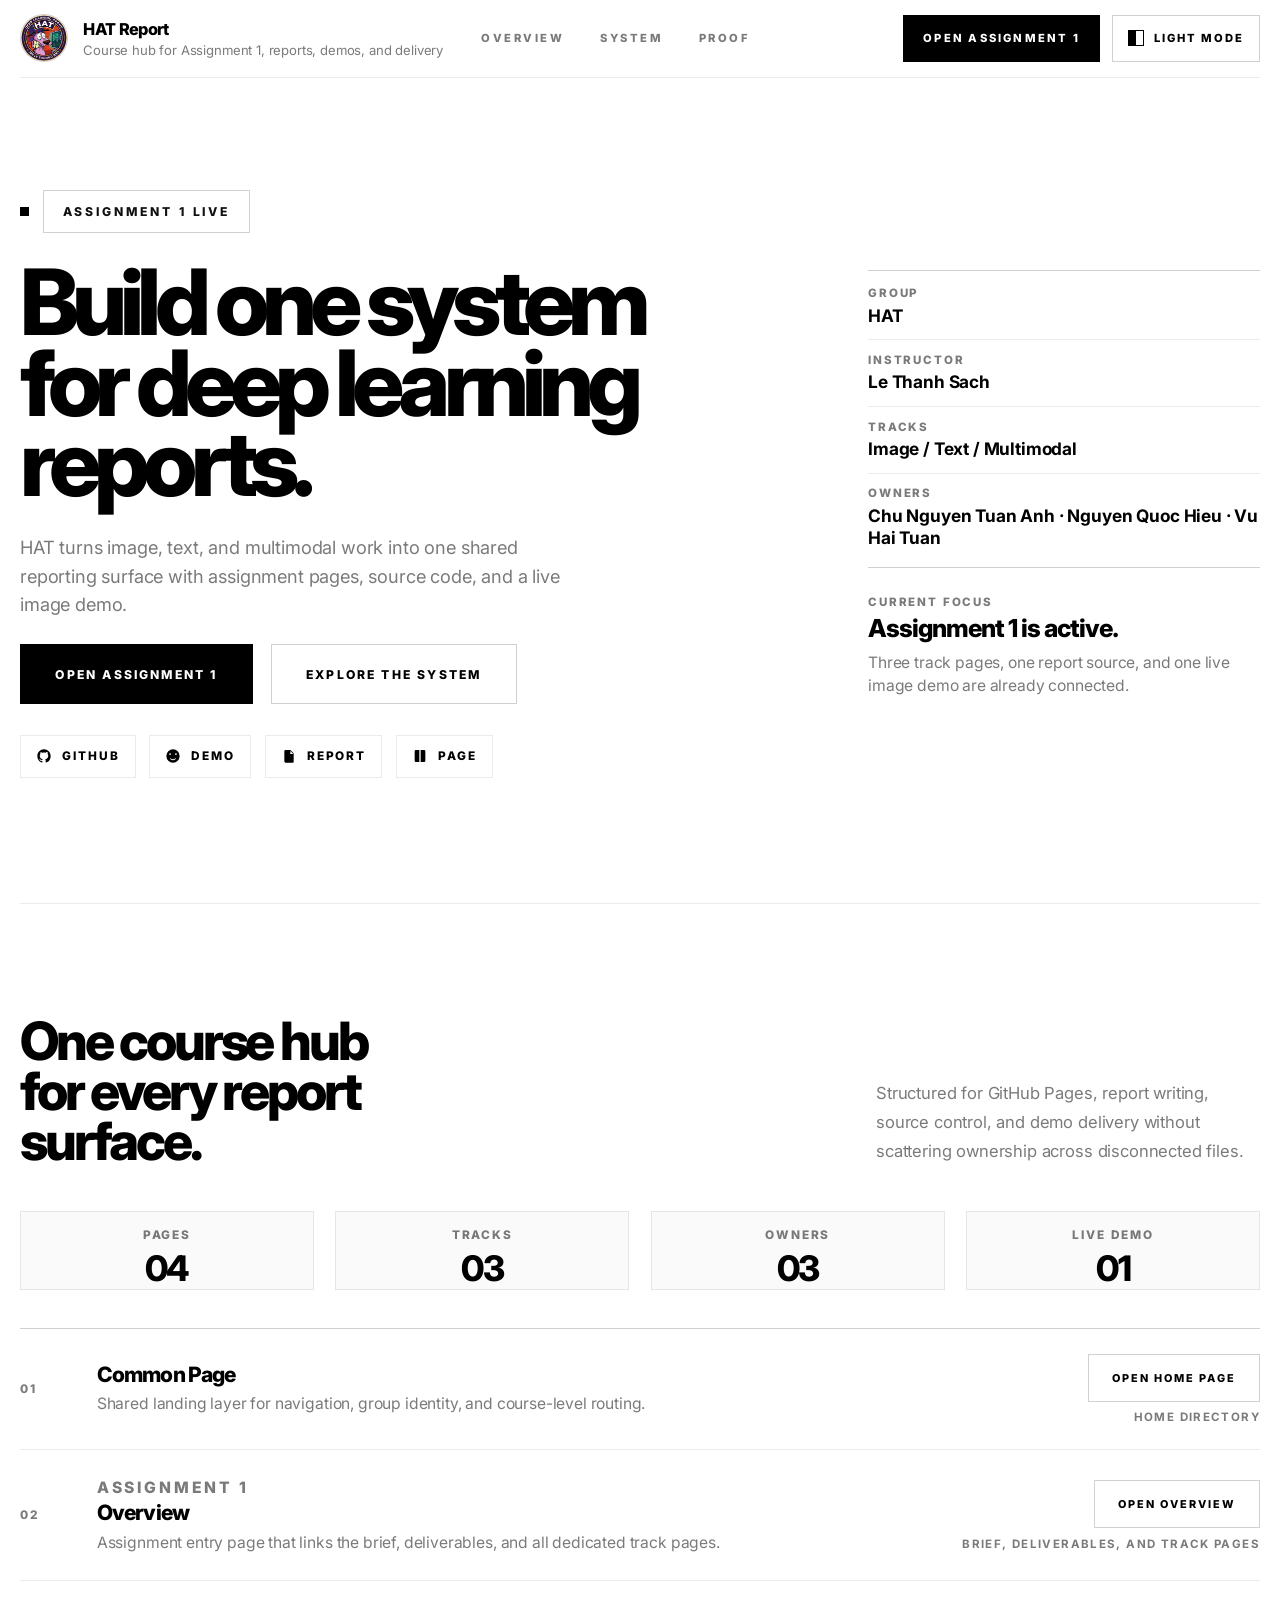
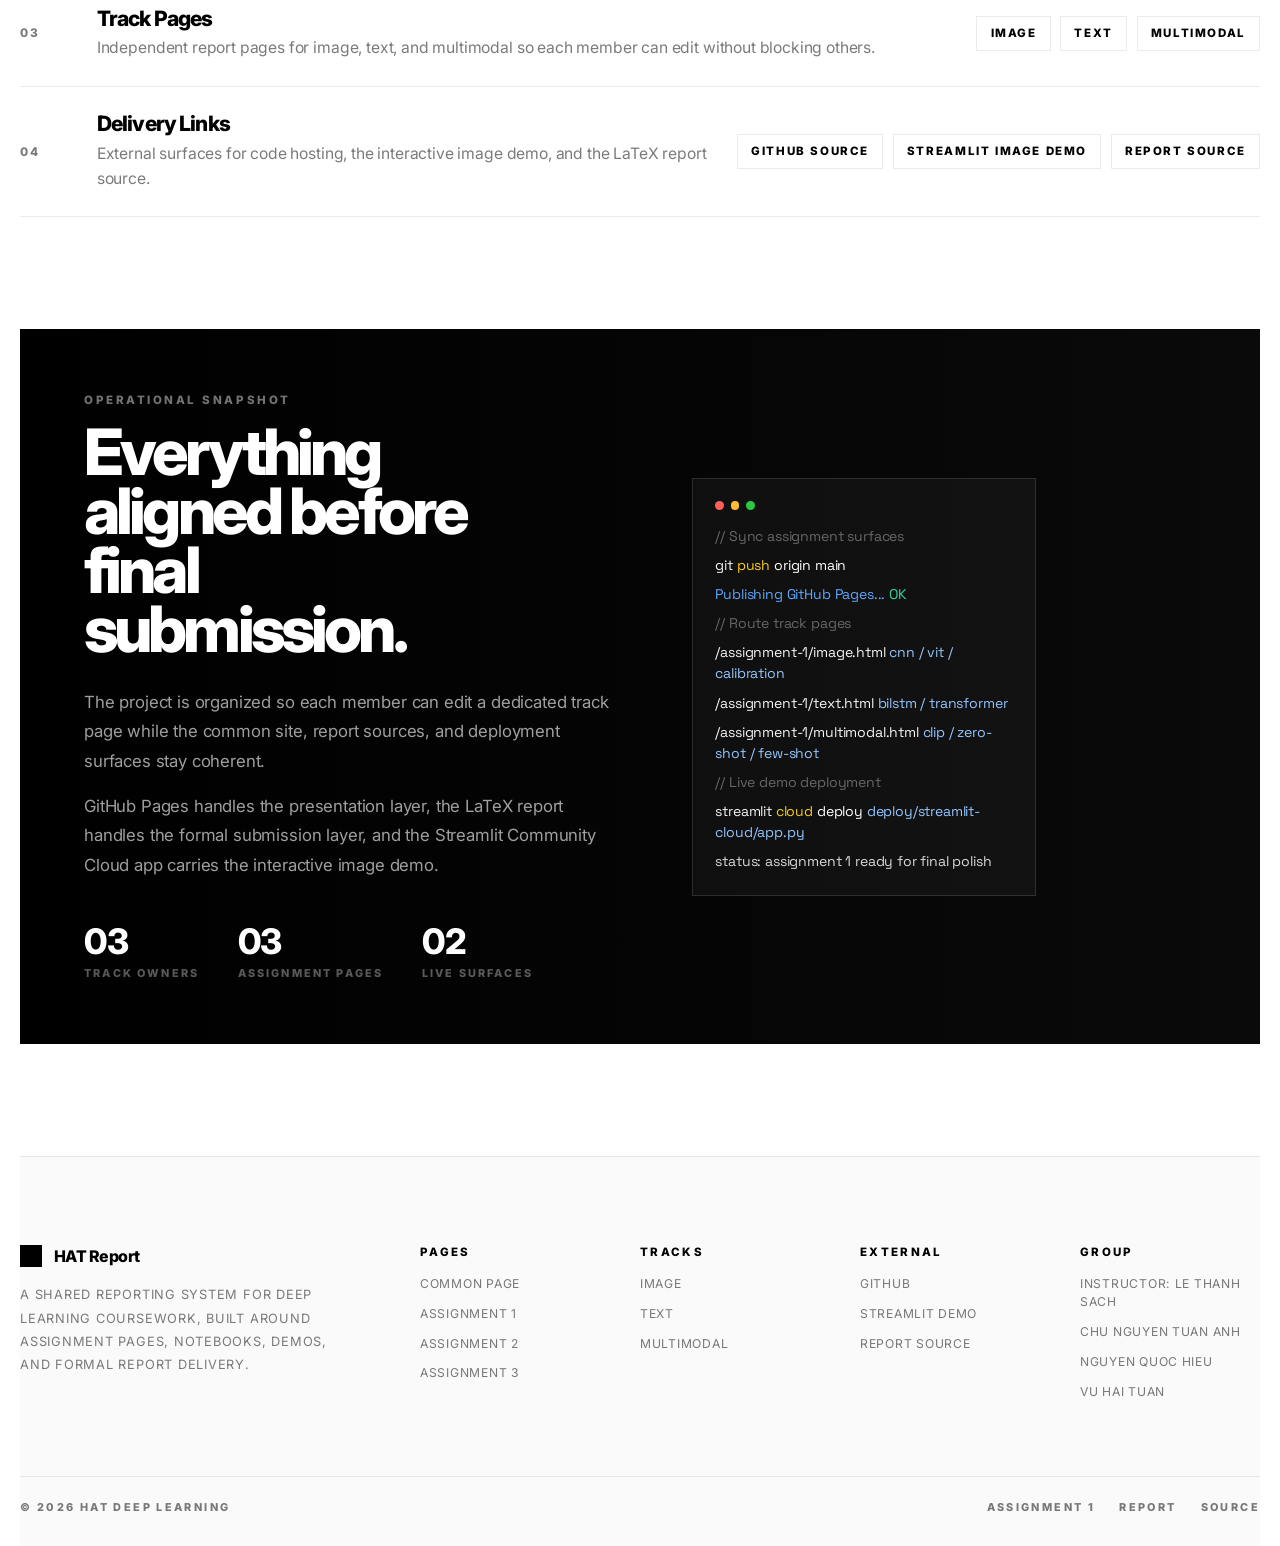
==== commit 8ad5f53f: "Enhance image report content and home page actions" ====
--- a/docs/index.html
+++ b/docs/index.html
@@ -165,23 +165,30 @@
         </div>
 
         <div class="system-ledger">
-          <a class="system-row" href="./index.html">
+          <div class="system-row">
             <span class="system-row-index">01</span>
             <div class="system-row-main">
               <h3>Common Page</h3>
               <p>Shared landing layer for navigation, group identity, and course-level routing.</p>
             </div>
-            <span class="system-row-meta">Home / Directory</span>
-          </a>
-
-          <a class="system-row" href="./assignment-1/index.html">
+            <div class="system-row-action">
+              <a class="button button-secondary system-row-button" href="./index.html">Open Home Page</a>
+              <span class="system-row-note">Home directory</span>
+            </div>
+          </div>
+
+          <div class="system-row">
             <span class="system-row-index">02</span>
             <div class="system-row-main">
-              <h3>Assignment 1 Overview</h3>
+              <p class="system-row-kicker">Assignment 1</p>
+              <h3>Overview</h3>
               <p>Assignment entry page that links the brief, deliverables, and all dedicated track pages.</p>
             </div>
-            <span class="system-row-meta">Overview / Deliverables</span>
-          </a>
+            <div class="system-row-action">
+              <a class="button button-secondary system-row-button" href="./assignment-1/index.html">Open Overview</a>
+              <span class="system-row-note">Brief, deliverables, and track pages</span>
+            </div>
+          </div>
 
           <div class="system-row system-row-stack">
             <span class="system-row-index">03</span>
--- a/docs/assets/styles.css
+++ b/docs/assets/styles.css
@@ -2673,11 +2673,42 @@
   color: var(--muted);
 }
 
+.home-report-page .system-row-kicker {
+  margin: 0 0 0.38rem;
+  font-size: 0.72rem;
+  font-weight: 800;
+  letter-spacing: 0.18em;
+  text-transform: uppercase;
+  color: var(--muted);
+}
+
 .home-report-page .system-row-meta {
   justify-self: end;
   font-size: 0.76rem;
   font-weight: 800;
   letter-spacing: 0.18em;
+  text-transform: uppercase;
+  color: var(--muted);
+}
+
+.home-report-page .system-row-action {
+  justify-self: end;
+  display: grid;
+  gap: 0.55rem;
+  justify-items: end;
+}
+
+.home-report-page .system-row-button {
+  min-height: 3rem;
+  padding-inline: 1.45rem;
+  font-size: 0.68rem;
+  letter-spacing: 0.18em;
+}
+
+.home-report-page .system-row-note {
+  font-size: 0.72rem;
+  font-weight: 700;
+  letter-spacing: 0.12em;
   text-transform: uppercase;
   color: var(--muted);
 }
@@ -3067,8 +3098,13 @@
   }
 
   .home-report-page .system-row-meta,
-  .home-report-page .system-row-links {
+  .home-report-page .system-row-links,
+  .home-report-page .system-row-action {
     justify-self: start;
+  }
+
+  .home-report-page .system-row-action {
+    justify-items: start;
   }
 
   .home-report-page .hero-actions,
@@ -3607,6 +3643,7 @@
   background: var(--panel);
   border-color: var(--line);
   box-shadow: var(--panel-shadow), inset 0 1px 0 rgba(255, 255, 255, 0.28);
+  transition: box-shadow 0.28s ease, border-color 0.28s ease, background-color 0.28s ease;
 }
 
 .image-report-page.nav-docked .side-rail-nav {
@@ -3684,6 +3721,7 @@
 }
 
 .image-report-page .panel:hover {
+  transform: none;
   box-shadow: var(--panel-shadow-hover), inset 0 1px 0 rgba(255, 255, 255, 0.34);
   border-color: var(--line-strong);
 }
@@ -3800,6 +3838,290 @@
   background: linear-gradient(135deg, rgba(193, 95, 60, 0.12), rgba(193, 95, 60, 0.05));
   border-color: rgba(193, 95, 60, 0.18);
   color: var(--text);
+}
+
+.image-report-page .mono-list-disclosure {
+  margin-top: 0.7rem;
+}
+
+.image-report-page .mono-list-disclosure .mono-disclosure {
+  margin-top: 0.7rem;
+}
+
+.image-report-page .mono-list-disclosure .mono-disclosure:first-child {
+  margin-top: 0;
+}
+
+.image-report-page .mono-list-disclosure summary {
+  position: relative;
+  margin: 0;
+  padding: 0.95rem 3.1rem 0.95rem 1rem;
+  border-radius: 1rem;
+  background: linear-gradient(135deg, rgba(193, 95, 60, 0.12), rgba(193, 95, 60, 0.05));
+  border: 1px solid rgba(193, 95, 60, 0.18);
+  font-family: ui-monospace, SFMono-Regular, Menlo, Consolas, monospace;
+  font-size: 0.92rem;
+  line-height: 1.55;
+  color: var(--text);
+  cursor: pointer;
+  list-style: none;
+}
+
+.image-report-page .mono-list-disclosure summary::-webkit-details-marker {
+  display: none;
+}
+
+.image-report-page .mono-list-disclosure summary::after {
+  content: "›";
+  position: absolute;
+  top: 50%;
+  right: 1rem;
+  font-size: 1.15rem;
+  line-height: 1;
+  color: var(--primary-deep);
+  transform: translateY(-50%) rotate(90deg);
+  transform-origin: center;
+  transition: transform 180ms ease;
+}
+
+.image-report-page .mono-list-disclosure .mono-disclosure[open] summary::after {
+  transform: translateY(-50%) rotate(270deg);
+}
+
+.image-report-page .mono-list-disclosure summary:hover,
+.image-report-page .mono-list-disclosure summary:focus-visible {
+  outline: none;
+  border-color: rgba(193, 95, 60, 0.24);
+  background: linear-gradient(135deg, rgba(193, 95, 60, 0.16), rgba(193, 95, 60, 0.07));
+}
+
+.image-report-page .mono-disclosure-body {
+  padding: 0.8rem 1rem 0.1rem;
+  display: grid;
+  gap: 0.7rem;
+}
+
+.image-report-page .mono-disclosure-body p {
+  margin: 0;
+  font-size: 0.95rem;
+  line-height: 1.72;
+  color: var(--body-copy, var(--muted));
+}
+
+.image-report-page .mini-list-disclosure {
+  margin-top: 0.2rem;
+}
+
+.image-report-page .mini-list-disclosure .mini-disclosure {
+  margin-top: 0.7rem;
+}
+
+.image-report-page .mini-list-disclosure .mini-disclosure:first-child {
+  margin-top: 0;
+}
+
+.image-report-page .mini-list-disclosure summary {
+  position: relative;
+  margin: 0;
+  padding: 0.95rem 3rem 0.95rem 1rem;
+  cursor: pointer;
+  list-style: none;
+}
+
+.image-report-page .mini-list-disclosure summary::-webkit-details-marker {
+  display: none;
+}
+
+.image-report-page .mini-list-disclosure summary::after {
+  content: "›";
+  position: absolute;
+  top: 50%;
+  right: 0.3rem;
+  font-size: 1.15rem;
+  line-height: 1;
+  color: var(--primary-deep);
+  transform: translateY(-50%) rotate(90deg);
+  transform-origin: center;
+  transition: transform 180ms ease;
+}
+
+.image-report-page .mini-list-disclosure .mini-disclosure[open] summary::after {
+  transform: translateY(-50%) rotate(270deg);
+}
+
+.image-report-page .mini-disclosure-body {
+  padding: 0.2rem 0 0.1rem 0;
+  display: grid;
+  gap: 0.7rem;
+}
+
+.image-report-page .mini-disclosure-body p {
+  margin: 0;
+  font-size: 0.95rem;
+  line-height: 1.72;
+  color: var(--body-copy, var(--muted));
+}
+
+.image-report-page code {
+  font-family: "Space Grotesk", "SFMono-Regular", Consolas, "Liberation Mono", Menlo, monospace;
+  font-size: 0.92em;
+}
+
+.image-report-page .mini-list code,
+.image-report-page .track-copy code,
+.image-report-page .deliverable-note code {
+  display: inline-block;
+  padding: 0.08rem 0.38rem;
+  border: 1px solid rgba(193, 95, 60, 0.18);
+  background: rgba(193, 95, 60, 0.08);
+  color: var(--text-strong);
+}
+
+.image-report-page .code-sample {
+  margin-top: 1rem;
+  border: 1px solid var(--line);
+  background: #111214;
+  box-shadow: 0 18px 38px rgba(8, 10, 16, 0.18);
+  overflow-x: auto;
+}
+
+.image-report-page .code-sample-bar {
+  display: flex;
+  align-items: center;
+  justify-content: space-between;
+  gap: 1rem;
+  padding: 0.82rem 1rem;
+  border-bottom: 1px solid rgba(255, 255, 255, 0.08);
+  background: linear-gradient(180deg, rgba(255, 255, 255, 0.06), rgba(255, 255, 255, 0.02));
+}
+
+.image-report-page .code-sample-dots {
+  display: inline-flex;
+  align-items: center;
+  gap: 0.42rem;
+}
+
+.image-report-page .code-sample-dot {
+  width: 0.7rem;
+  height: 0.7rem;
+  border-radius: 999px;
+  box-shadow: inset 0 1px 0 rgba(255, 255, 255, 0.25);
+}
+
+.image-report-page .code-sample-dot-red {
+  background: #ff5f57;
+}
+
+.image-report-page .code-sample-dot-yellow {
+  background: #febc2e;
+}
+
+.image-report-page .code-sample-dot-green {
+  background: #28c840;
+}
+
+.image-report-page .code-sample-label {
+  margin-right: auto;
+  font-family: "Inter", Arial, sans-serif;
+  font-size: 0.68rem;
+  font-weight: 800;
+  letter-spacing: 0.18em;
+  text-transform: uppercase;
+  color: rgba(255, 255, 255, 0.52);
+}
+
+.image-report-page .code-sample-copy {
+  min-height: 2rem;
+  padding: 0 0.75rem;
+  border: 1px solid rgba(255, 255, 255, 0.14);
+  background: rgba(255, 255, 255, 0.06);
+  color: #f8fafc;
+  font-family: "Inter", Arial, sans-serif;
+  font-size: 0.66rem;
+  font-weight: 800;
+  letter-spacing: 0.16em;
+  text-transform: uppercase;
+  transition: background-color 180ms ease, border-color 180ms ease, transform 180ms ease;
+}
+
+.image-report-page .code-sample-copy:hover,
+.image-report-page .code-sample-copy:focus-visible {
+  background: rgba(255, 255, 255, 0.12);
+  border-color: rgba(255, 255, 255, 0.24);
+  outline: none;
+  transform: translateY(-1px);
+}
+
+.image-report-page .code-sample pre {
+  margin: 0;
+  padding: 1rem 1.1rem 1.15rem;
+  font-family: "Space Grotesk", "SFMono-Regular", Consolas, "Liberation Mono", Menlo, monospace;
+  font-size: 0.82rem;
+  line-height: 1.65;
+  color: #f8fafc;
+  white-space: pre;
+  background: transparent !important;
+  text-shadow: none !important;
+}
+
+.image-report-page .code-sample pre[class*="language-"],
+.image-report-page .code-sample code[class*="language-"] {
+  background: transparent !important;
+  color: #f8fafc;
+  text-shadow: none !important;
+  font-family: "Space Grotesk", "SFMono-Regular", Consolas, "Liberation Mono", Menlo, monospace;
+}
+
+.image-report-page .code-sample :not(pre) > code[class*="language-"],
+.image-report-page .code-sample pre[class*="language-"] {
+  background: transparent !important;
+}
+
+.image-report-page .code-sample .token.comment,
+.image-report-page .code-sample .token.prolog,
+.image-report-page .code-sample .token.doctype,
+.image-report-page .code-sample .token.cdata {
+  color: #6b7280;
+}
+
+.image-report-page .code-sample .token.keyword,
+.image-report-page .code-sample .token.selector,
+.image-report-page .code-sample .token.important,
+.image-report-page .code-sample .token.atrule {
+  color: #ff7ab2;
+}
+
+.image-report-page .code-sample .token.function,
+.image-report-page .code-sample .token.class-name {
+  color: #82aaff;
+}
+
+.image-report-page .code-sample .token.string,
+.image-report-page .code-sample .token.attr-value {
+  color: #c3e88d;
+}
+
+.image-report-page .code-sample .token.number,
+.image-report-page .code-sample .token.boolean,
+.image-report-page .code-sample .token.constant {
+  color: #f78c6c;
+}
+
+.image-report-page .code-sample .token.operator,
+.image-report-page .code-sample .token.punctuation {
+  color: #89ddff;
+}
+
+.image-report-page .code-sample .token.parameter,
+.image-report-page .code-sample .token.variable {
+  color: #f8fafc;
+}
+
+.image-report-page .code-sample code {
+  background: transparent;
+  border: 0;
+  padding: 0;
+  color: inherit;
 }
 
 .image-report-page .footer-card {
@@ -3994,6 +4316,15 @@
   .image-report-page .image-theme-toggle {
     width: 100%;
     justify-content: center;
+  }
+
+  .image-report-page .code-sample-bar {
+    flex-wrap: wrap;
+  }
+
+  .image-report-page .code-sample-label {
+    order: 3;
+    width: 100%;
   }
 
   .image-report-page .side-rail-nav {
